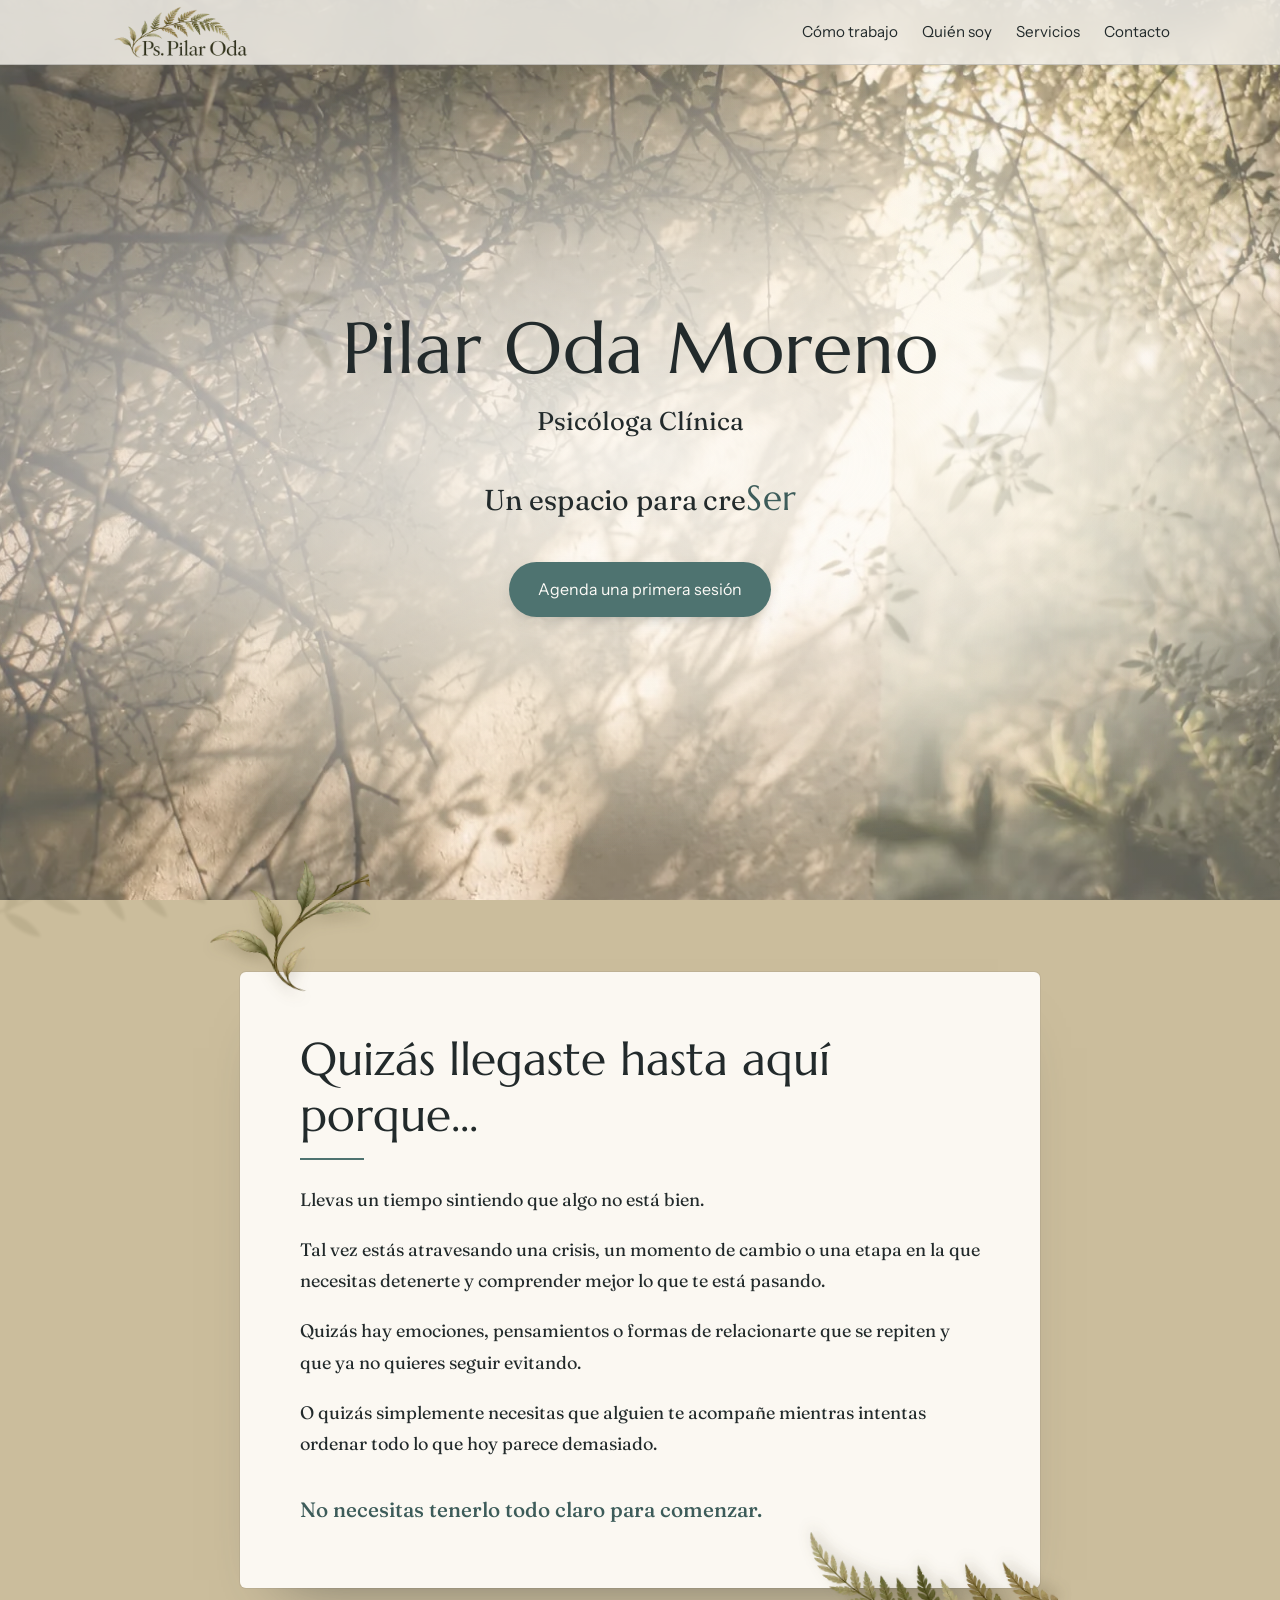
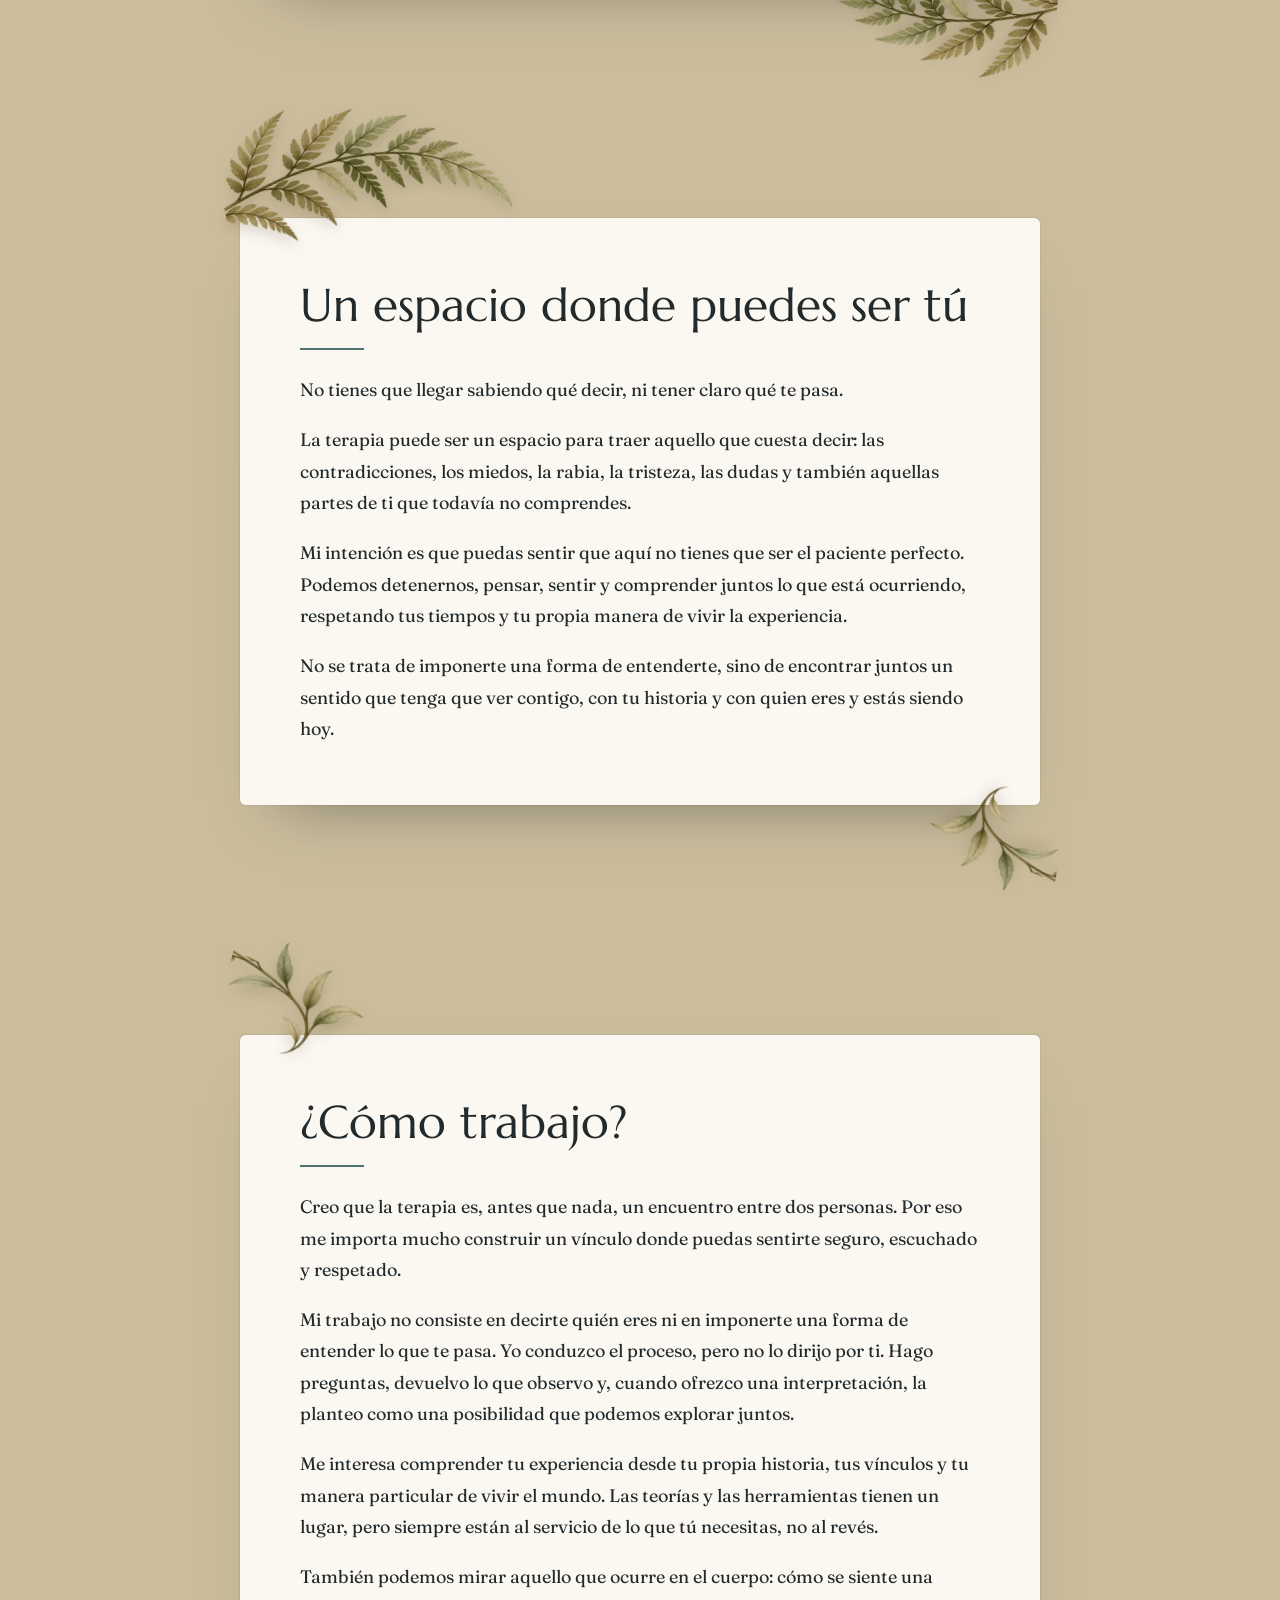
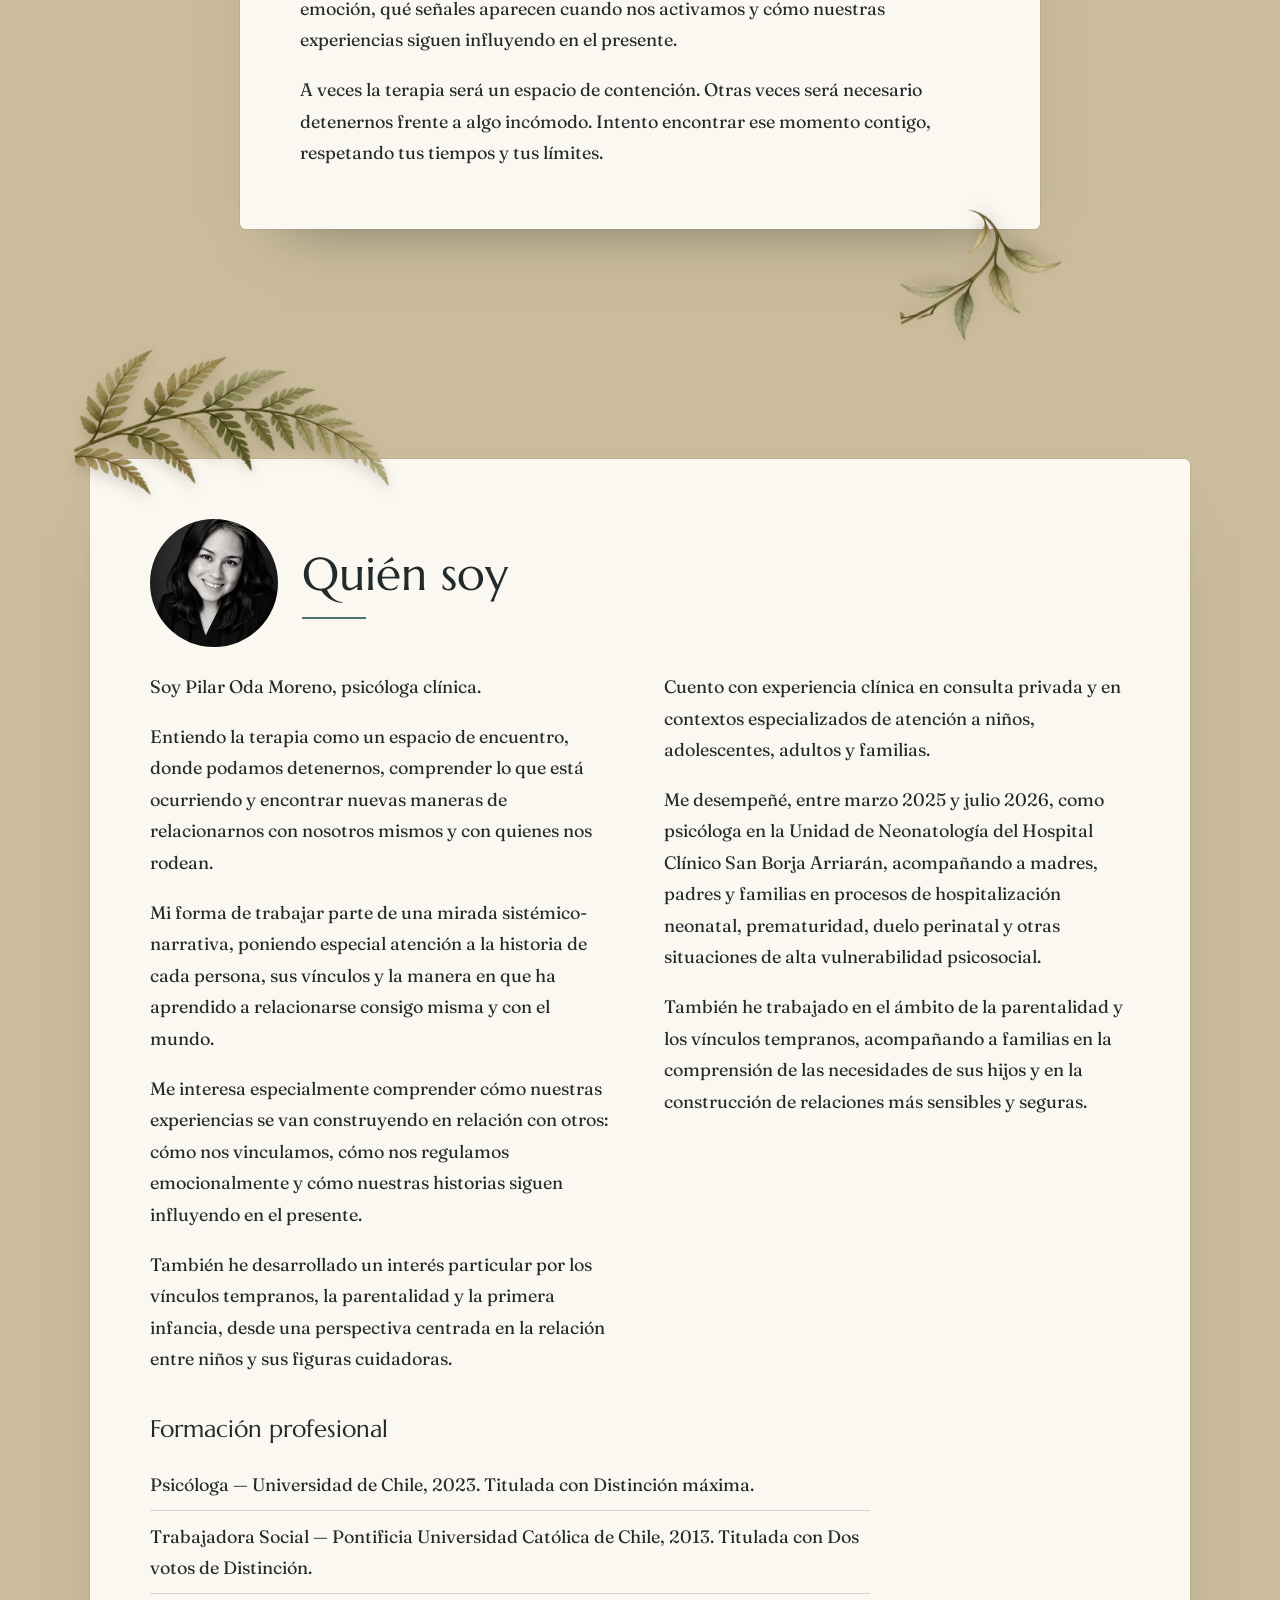
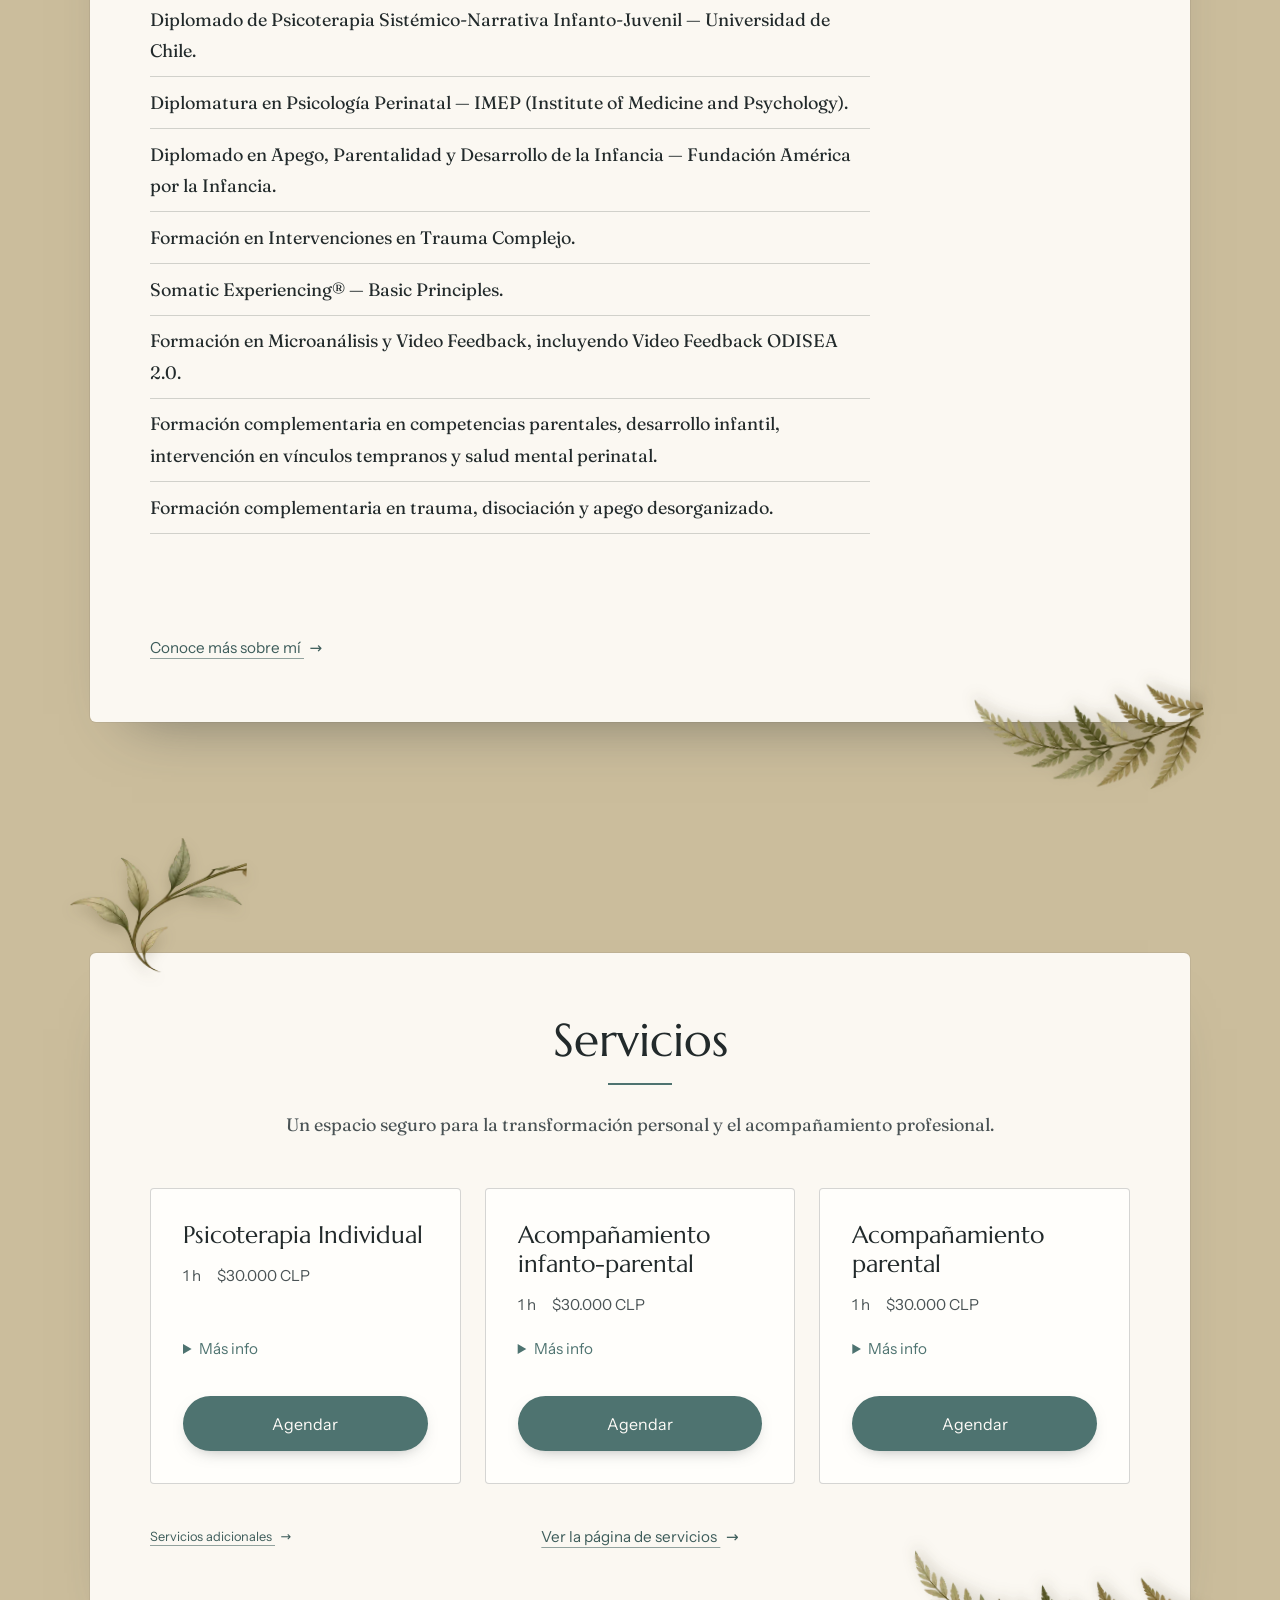
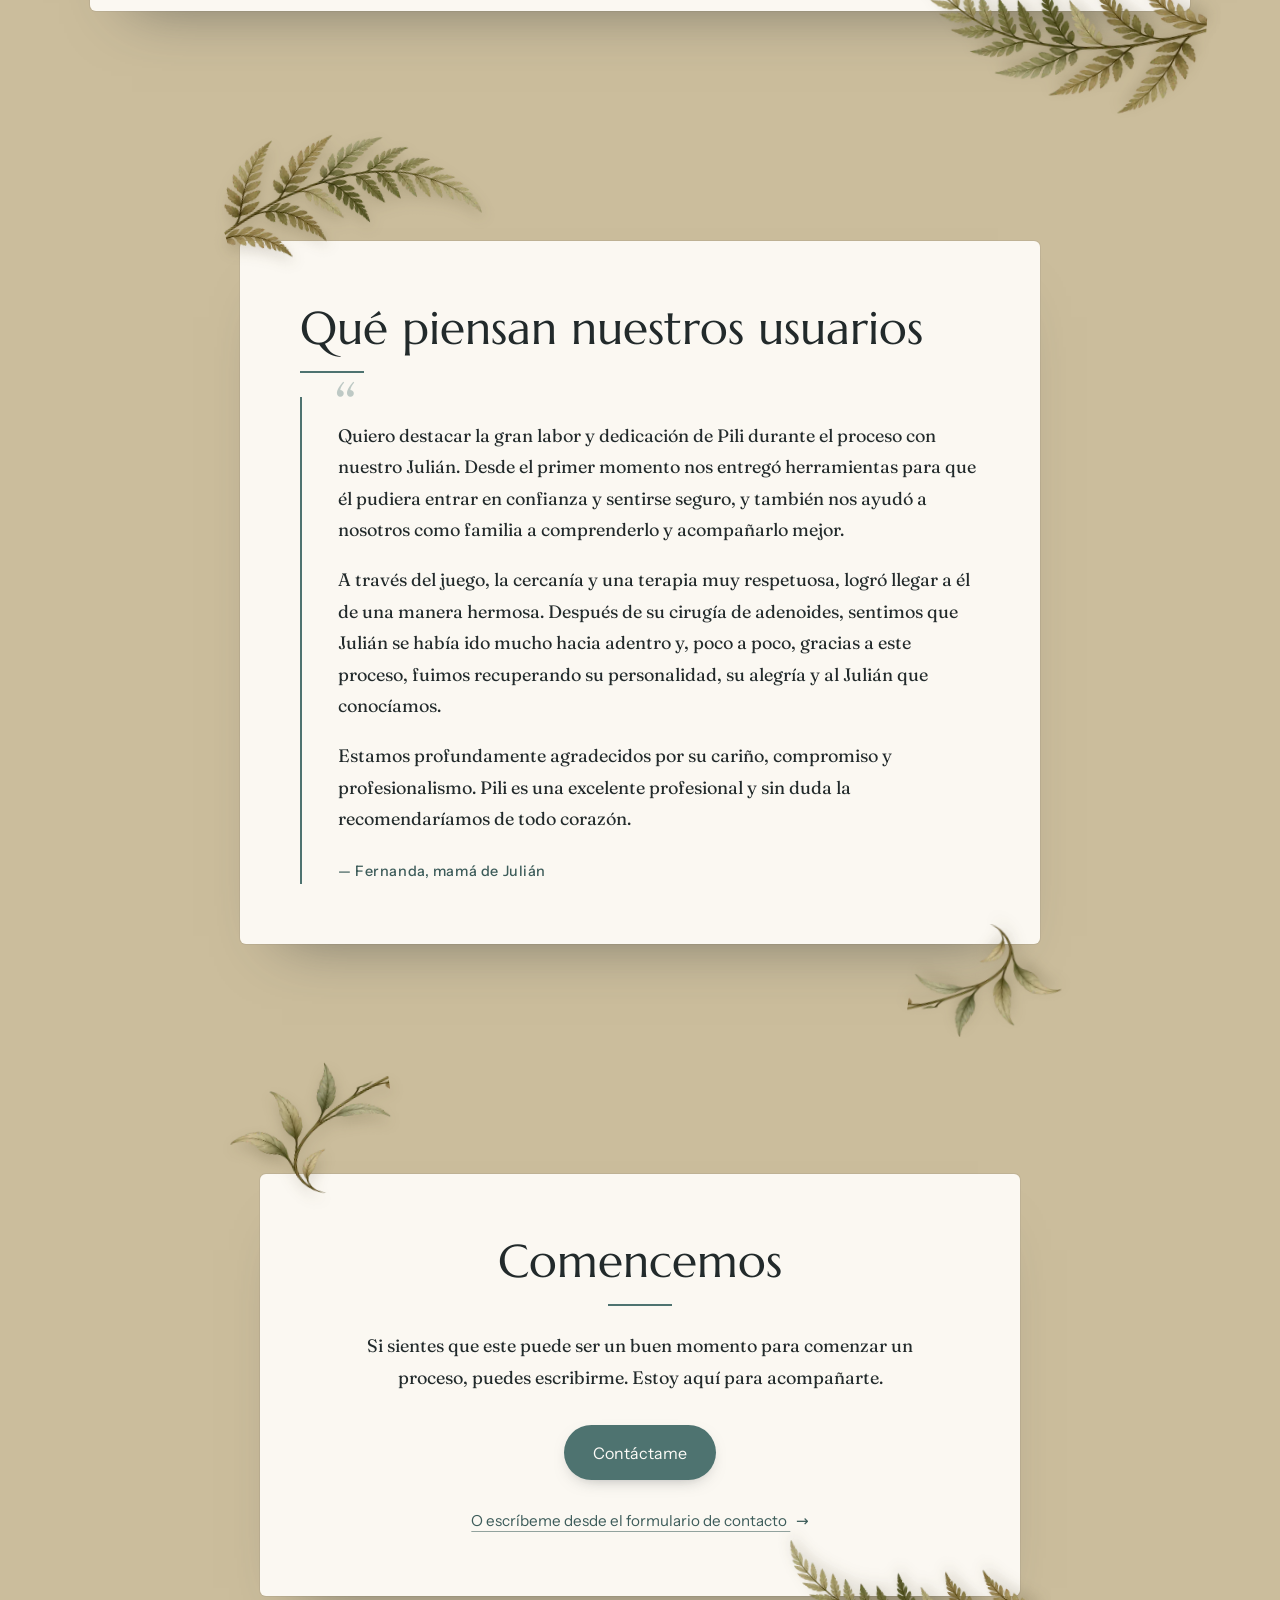
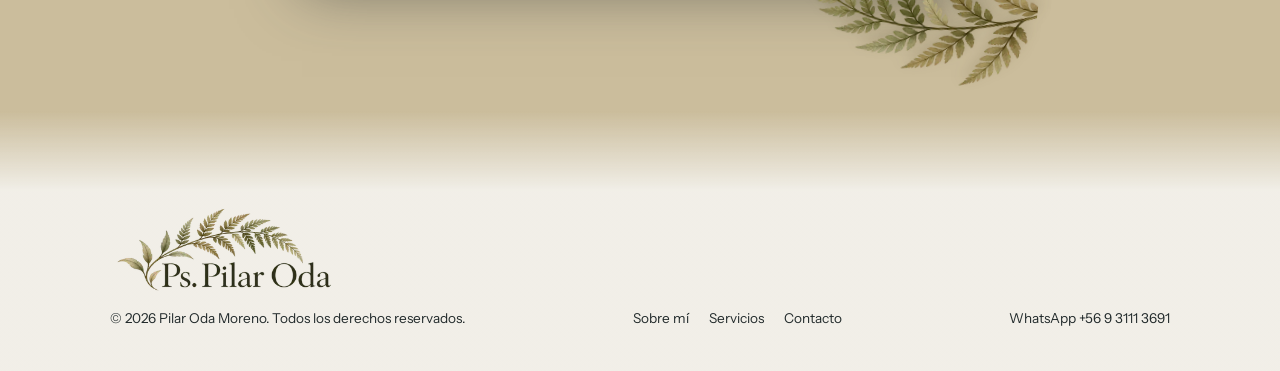
==== index.html @ c1e19641 "Home: add testimonial section" ====
<!doctype html>
<html lang="es-CL">
<head>
  <meta charset="utf-8">
  <meta name="viewport" content="width=device-width, initial-scale=1">
  <title>Terapia sistémica infantil y familiar · Psicóloga Pilar Oda</title>
  <meta name="description" content="Terapia sistémica infantil y familiar con Pilar Oda Moreno, psicóloga clínica de la Universidad de Chile. Psicoterapia individual y acompañamiento parental e infanto-parental desde un enfoque sistémico-narrativo.">
  <link rel="canonical" href="https://www.pilaroda.cl/">
  <meta name="theme-color" content="#F2F0EA">
  <meta property="og:type" content="website">
  <meta property="og:locale" content="es_CL">
  <meta property="og:site_name" content="Psicóloga Pilar Oda">
  <meta property="og:title" content="Terapia sistémica infantil y familiar · Psicóloga Pilar Oda">
  <meta property="og:description" content="Un espacio para creSer. No necesitas tenerlo todo claro para comenzar.">
  <meta property="og:url" content="https://www.pilaroda.cl/">
  <meta property="og:image" content="https://www.pilaroda.cl/assets/og-image.jpg">
  <meta property="og:image:width" content="1200">
  <meta property="og:image:height" content="630">
  <meta property="og:image:alt" content="Pilar Oda Moreno, psicóloga clínica. Terapia sistémica infantil y familiar">
  <meta name="twitter:card" content="summary_large_image">
  <meta name="twitter:title" content="Terapia sistémica infantil y familiar · Psicóloga Pilar Oda">
  <meta name="twitter:description" content="Un espacio para creSer. No necesitas tenerlo todo claro para comenzar.">
  <meta name="twitter:image" content="https://www.pilaroda.cl/assets/og-image.jpg">
  <link rel="icon" href="favicon.ico" sizes="48x48">
  <link rel="icon" href="assets/favicon-48.png?v=2" type="image/png" sizes="48x48">
  <link rel="icon" href="assets/favicon-192.png?v=2" type="image/png" sizes="192x192">
  <link rel="apple-touch-icon" href="assets/apple-touch-icon.png?v=2">
  <link rel="preload" href="assets/fonts/marcellus-normal.woff2" as="font" type="font/woff2" crossorigin>
  <link rel="preload" href="assets/fondo-olivo.webp" as="image" type="image/webp" fetchpriority="high" media="(min-width:641px)">
  <link rel="preload" href="assets/fondo-olivo-movil.webp" as="image" type="image/webp" fetchpriority="high" media="(max-width:640px)">
  <script>document.documentElement.classList.add('js')</script>
  <link rel="stylesheet" href="site.css">
  <script type="application/ld+json">
  {
    "@context": "https://schema.org",
    "@graph": [
      {
        "@type": "WebSite",
        "@id": "https://www.pilaroda.cl/#sitio",
        "url": "https://www.pilaroda.cl/",
        "name": "Psicóloga Pilar Oda",
        "inLanguage": "es-CL",
        "publisher": { "@id": "https://www.pilaroda.cl/#pilar" }
      },
      {
        "@type": ["ProfessionalService", "MedicalBusiness"],
        "@id": "https://www.pilaroda.cl/#consulta",
        "name": "Psicóloga Pilar Oda",
        "url": "https://www.pilaroda.cl/",
        "logo": "https://www.pilaroda.cl/assets/logo-ps-pilar-oda.webp",
        "image": "https://www.pilaroda.cl/assets/og-image.jpg",
        "email": "oda.pili@gmail.com",
        "telephone": "+56931113691",
        "description": "Terapia sistémica infantil y familiar: psicoterapia individual y acompañamiento parental e infanto-parental desde un enfoque sistémico-narrativo.",
        "areaServed": { "@type": "Country", "name": "Chile" },
        "availableLanguage": "es",
        "priceRange": "$30.000 CLP por sesión",
        "founder": { "@id": "https://www.pilaroda.cl/#pilar" },
        "makesOffer": {
          "@type": "Offer",
          "name": "Sesión de psicoterapia (60 minutos)",
          "price": "30000",
          "priceCurrency": "CLP"
        }
      },
      {
        "@type": "Person",
        "@id": "https://www.pilaroda.cl/#pilar",
        "name": "Pilar Oda Moreno",
        "jobTitle": "Psicóloga clínica",
        "knowsAbout": ["Psicoterapia sistémico-narrativa", "Psicología perinatal", "Apego y parentalidad", "Trauma complejo"],
        "url": "https://www.pilaroda.cl/sobre-mi.html",
        "image": "https://www.pilaroda.cl/assets/pilar-oda-retrato.webp",
        "alumniOf": [
          { "@type": "CollegeOrUniversity", "name": "Universidad de Chile" },
          { "@type": "CollegeOrUniversity", "name": "Pontificia Universidad Católica de Chile" }
        ]
      }
    ]
  }
  </script>
  <script src="site.js" defer onerror="document.documentElement.classList.remove('js')"></script>
</head>
<body>
  <a class="skip" href="#inicio">Saltar al contenido</a>
  <div class="backdrop" aria-hidden="true"></div>
  <div class="progress" aria-hidden="true"></div>

  <header>
    <div class="wrap">
      <a class="brand" href="#inicio"><img src="assets/logo-ps-pilar-oda.webp" width="400" height="139" fetchpriority="high" alt="Ps. Pilar Oda, inicio"></a>
      <nav aria-label="Principal">
        <ul>
          <li><a href="#como-trabajo">Cómo trabajo</a></li>
          <li><a href="#quien-soy">Quién soy</a></li>
          <li><a href="#servicios">Servicios</a></li>
          <li><a href="#contacto">Contacto</a></li>
        </ul>
      </nav>
    </div>
  </header>

  <main id="inicio">

    <section class="hero" aria-label="Presentación">
      <div>
        <h1>Pilar Oda Moreno</h1>
        <p class="role">Psicóloga Clínica</p>
        <p class="tag">Un espacio para cre<em>Ser</em></p>
        <a class="btn" href="https://wa.me/56931113691" target="_blank" rel="noopener">Agenda una primera sesión</a>
      </div>
    </section>

    <section class="intro">
      <div class="wrap narrow">
        <h2>Quizás llegaste hasta aquí porque...</h2>
        <p>Llevas un tiempo sintiendo que algo no está bien.</p>
        <p>Tal vez estás atravesando una crisis, un momento de cambio o una etapa en la que necesitas detenerte y comprender mejor lo que te está pasando.</p>
        <p>Quizás hay emociones, pensamientos o formas de relacionarte que se repiten y que ya no quieres seguir evitando.</p>
        <p>O quizás simplemente necesitas que alguien te acompañe mientras intentas ordenar todo lo que hoy parece demasiado.</p>
        <p class="closing">No necesitas tenerlo todo claro para comenzar.</p>
      </div>
    </section>

    <section class="alt jarron">
      <div class="wrap narrow">
        <h2>Un espacio donde puedes ser tú</h2>
        <p>No tienes que llegar sabiendo qué decir, ni tener claro qué te pasa.</p>
        <p>La terapia puede ser un espacio para traer aquello que cuesta decir: las contradicciones, los miedos, la rabia, la tristeza, las dudas y también aquellas partes de ti que todavía no comprendes.</p>
        <p>Mi intención es que puedas sentir que aquí no tienes que ser el paciente perfecto. Podemos detenernos, pensar, sentir y comprender juntos lo que está ocurriendo, respetando tus tiempos y tu propia manera de vivir la experiencia.</p>
        <p>No se trata de imponerte una forma de entenderte, sino de encontrar juntos un sentido que tenga que ver contigo, con tu historia y con quien eres y estás siendo hoy.</p>
      </div>
    </section>

    <section id="como-trabajo" class="sombras">
      <div class="wrap narrow">
        <h2>¿Cómo trabajo?</h2>
        <p>Creo que la terapia es, antes que nada, un encuentro entre dos personas. Por eso me importa mucho construir un vínculo donde puedas sentirte seguro, escuchado y respetado.</p>
        <p>Mi trabajo no consiste en decirte quién eres ni en imponerte una forma de entender lo que te pasa. Yo conduzco el proceso, pero no lo dirijo por ti. Hago preguntas, devuelvo lo que observo y, cuando ofrezco una interpretación, la planteo como una posibilidad que podemos explorar juntos.</p>
        <p>Me interesa comprender tu experiencia desde tu propia historia, tus vínculos y tu manera particular de vivir el mundo. Las teorías y las herramientas tienen un lugar, pero siempre están al servicio de lo que tú necesitas, no al revés.</p>
        <p>También podemos mirar aquello que ocurre en el cuerpo: cómo se siente una emoción, qué señales aparecen cuando nos activamos y cómo nuestras experiencias siguen influyendo en el presente.</p>
        <p>A veces la terapia será un espacio de contención. Otras veces será necesario detenernos frente a algo incómodo. Intento encontrar ese momento contigo, respetando tus tiempos y tus límites.</p>
      </div>
    </section>

    <section id="quien-soy" class="alt">
      <div class="wrap">
        <div class="about-head">
          <img src="assets/pilar-oda-retrato-256.webp" width="256" height="256" loading="lazy" decoding="async" alt="Retrato de Pilar Oda Moreno, psicóloga clínica">
          <h2>Quién soy</h2>
        </div>
        <div class="about-grid">
          <div>
            <p>Soy Pilar Oda Moreno, psicóloga clínica.</p>
            <p>Entiendo la terapia como un espacio de encuentro, donde podamos detenernos, comprender lo que está ocurriendo y encontrar nuevas maneras de relacionarnos con nosotros mismos y con quienes nos rodean.</p>
            <p>Mi forma de trabajar parte de una mirada sistémico-narrativa, poniendo especial atención a la historia de cada persona, sus vínculos y la manera en que ha aprendido a relacionarse consigo misma y con el mundo.</p>
            <p>Me interesa especialmente comprender cómo nuestras experiencias se van construyendo en relación con otros: cómo nos vinculamos, cómo nos regulamos emocionalmente y cómo nuestras historias siguen influyendo en el presente.</p>
            <p>También he desarrollado un interés particular por los vínculos tempranos, la parentalidad y la primera infancia, desde una perspectiva centrada en la relación entre niños y sus figuras cuidadoras.</p>
          </div>
          <div>
            <p>Cuento con experiencia clínica en consulta privada y en contextos especializados de atención a niños, adolescentes, adultos y familias.</p>
            <p>Me desempeñé, entre marzo 2025 y julio 2026, como psicóloga en la Unidad de Neonatología del Hospital Clínico San Borja Arriarán, acompañando a madres, padres y familias en procesos de hospitalización neonatal, prematuridad, duelo perinatal y otras situaciones de alta vulnerabilidad psicosocial.</p>
            <p>También he trabajado en el ámbito de la parentalidad y los vínculos tempranos, acompañando a familias en la comprensión de las necesidades de sus hijos y en la construcción de relaciones más sensibles y seguras.</p>
            <p>Actualmente desarrollo mi práctica clínica particular desde un enfoque sistémico-narrativo.</p>
          </div>
        </div>

        <div class="formacion narrow">
          <h3>Formación profesional</h3>
          <ul>
            <li>Psicóloga — Universidad de Chile, 2023. Titulada con Distinción máxima.</li>
            <li>Trabajadora Social — Pontificia Universidad Católica de Chile, 2013. Titulada con Dos votos de Distinción.</li>
            <li>Diplomado de Psicoterapia Sistémico-Narrativa Infanto-Juvenil — Universidad de Chile.</li>
            <li>Diplomatura en Psicología Perinatal — IMEP (Institute of Medicine and Psychology).</li>
            <li>Diplomado en Apego, Parentalidad y Desarrollo de la Infancia — Fundación América por la Infancia.</li>
            <li>Formación en Intervenciones en Trauma Complejo.</li>
            <li>Somatic Experiencing® — Basic Principles.</li>
            <li>Formación en Microanálisis y Video Feedback, incluyendo Video Feedback ODISEA 2.0.</li>
            <li>Formación complementaria en competencias parentales, desarrollo infantil, intervención en vínculos tempranos y salud mental perinatal.</li>
            <li>Formación complementaria en trauma, disociación y apego desorganizado.</li>
          </ul>
          <p class="note">*Cursos y diplomados de Grafología, Constelaciones Familiares, Tapping, Tarot, movimiento consciente, entre otros.</p>
          <a class="more" href="sobre-mi.html">Conoce más sobre mí <span aria-hidden="true">→</span></a>
        </div>
      </div>
    </section>

    <section id="servicios">
      <div class="wrap">
        <div class="services-head">
          <h2>Servicios</h2>
          <p>Un espacio seguro para la transformación personal y el acompañamiento profesional.</p>
        </div>
        <div class="cards">
          <article class="card">
            <h3>Psicoterapia Individual</h3>
            <p class="meta"><span>1 h</span><span>$30.000 CLP</span></p>
            <details>
              <summary>Más info</summary>
              <p>Un espacio de psicoterapia para adolescentes, adultos y adultos mayores, desde un enfoque sistémico-narrativo. Trabajaremos juntos aquello que hoy te genera malestar, considerando tu historia, tus vínculos y tu manera particular de vivir lo que te ocurre.</p>
            </details>
            <a class="btn" href="https://wa.me/56931113691?text=Hola%20Pilar%2C%20me%20interesa%20agendar%20Psicoterapia%20Individual" target="_blank" rel="noopener">Agendar</a>
          </article>
          <article class="card">
            <h3>Acompañamiento infanto-parental</h3>
            <p class="meta"><span>1 h</span><span>$30.000 CLP</span></p>
            <details>
              <summary>Más info</summary>
              <p>Espacio de acompañamiento para madres, padres y cuidadores de niños pequeños, especialmente entre 0 y 4 años. Trabajaremos en conjunto para comprender mejor el mundo interno del niño, sus necesidades y las dinámicas que se construyen en la relación. A través del juego vincular, la observación y herramientas de mentalización, buscamos favorecer una relación más sensible, segura y conectada.</p>
            </details>
            <a class="btn" href="https://wa.me/56931113691?text=Hola%20Pilar%2C%20me%20interesa%20agendar%20Acompa%C3%B1amiento%20infanto-parental" target="_blank" rel="noopener">Agendar</a>
          </article>
          <article class="card">
            <h3>Acompañamiento parental</h3>
            <p class="meta"><span>1 h</span><span>$30.000 CLP</span></p>
            <details>
              <summary>Más info</summary>
              <p>Un espacio para madres, padres y cuidadores que quieren comprender mejor lo que está ocurriendo en la relación con sus hijos y sentirse más seguros en su rol parental. Exploraremos las necesidades del niño, las propias experiencias y emociones que se movilizan en la crianza, y las dinámicas que se construyen en el vínculo, buscando nuevas formas de responder y acompañar.</p>
            </details>
            <a class="btn" href="https://wa.me/56931113691?text=Hola%20Pilar%2C%20me%20interesa%20agendar%20Acompa%C3%B1amiento%20parental" target="_blank" rel="noopener">Agendar</a>
          </article>
        </div>
        <p class="services-more"><a class="more extra-link" href="servicios.html#adicionales">Servicios adicionales <span aria-hidden="true">→</span></a><a class="more" href="servicios.html">Ver la página de servicios <span aria-hidden="true">→</span></a></p>
      </div>
    </section>

    <section id="testimonios" class="alt">
      <div class="wrap narrow">
        <h2>Qué piensan nuestros usuarios</h2>
        <figure class="testimonial">
          <blockquote>
            <p>Quiero destacar la gran labor y dedicación de Pili durante el proceso con nuestro Julián. Desde el primer momento nos entregó herramientas para que él pudiera entrar en confianza y sentirse seguro, y también nos ayudó a nosotros como familia a comprenderlo y acompañarlo mejor.</p>
            <p>A través del juego, la cercanía y una terapia muy respetuosa, logró llegar a él de una manera hermosa. Después de su cirugía de adenoides, sentimos que Julián se había ido mucho hacia adentro y, poco a poco, gracias a este proceso, fuimos recuperando su personalidad, su alegría y al Julián que conocíamos.</p>
            <p>Estamos profundamente agradecidos por su cariño, compromiso y profesionalismo. Pili es una excelente profesional y sin duda la recomendaríamos de todo corazón.</p>
          </blockquote>
          <figcaption>Fernanda, mamá de Julián</figcaption>
        </figure>
      </div>
    </section>

    <section id="contacto" class="cta">
      <div class="wrap">
        <h2>Comencemos</h2>
        <p>Si sientes que este puede ser un buen momento para comenzar un proceso, puedes escribirme. Estoy aquí para acompañarte.</p>
        <a class="btn" href="https://wa.me/56931113691" target="_blank" rel="noopener">Contáctame</a>
        <p class="cta-alt"><a class="more" href="contacto.html">O escríbeme desde el formulario de contacto <span aria-hidden="true">→</span></a></p>
      </div>
    </section>

  </main>

  <footer>
    <div class="wrap">
      <a class="footer-logo" href="#inicio"><img src="assets/logo-ps-pilar-oda.webp" width="400" height="139" loading="lazy" alt="Ps. Pilar Oda"></a>
      <span>© <span id="y">2026</span> Pilar Oda Moreno. Todos los derechos reservados.</span>
      <ul>
        <li><a href="sobre-mi.html">Sobre mí</a></li>
        <li><a href="servicios.html">Servicios</a></li>
        <li><a href="contacto.html">Contacto</a></li>
      </ul>
      <a href="https://wa.me/56931113691" target="_blank" rel="noopener">WhatsApp +56 9 3111 3691</a>
    </div>
  </footer>
</body>
</html>
---- site.css ----
/* Tipografías autoalojadas */
@font-face { font-family:'Fraunces';font-style:normal;font-weight:300 500;font-display:swap;src:url('assets/fonts/fraunces-normal.woff2') format('woff2') }
@font-face { font-family:'Marcellus';font-style:normal;font-weight:400;font-display:swap;src:url('assets/fonts/marcellus-normal.woff2') format('woff2') }
@font-face { font-family:'Instrument Sans';font-style:normal;font-weight:400 500;font-display:swap;src:url('assets/fonts/instrument-sans-normal.woff2') format('woff2') }

:root { --bg:#FDFBF7;--bg-alt:#F2F0EA;--text:#222a2b;--muted:#4a5355;--accent:#4E7370;--accent-dark:#3d5c5a;--line:rgba(45,52,54,.2);--serif:'Fraunces',Georgia,serif;--title:'Marcellus','Fraunces',Georgia,serif;--sans:'Instrument Sans',system-ui,sans-serif;--wrap:1100px;--ease:cubic-bezier(.22,1,.36,1);interpolate-size:allow-keywords }
* { box-sizing:border-box;margin:0;padding:0 }
html { scroll-behavior:smooth;scroll-padding-top:72px }
body { background:#cbbd9c;color:var(--text);font-family:var(--serif);font-weight:400;font-size:1.125rem;line-height:1.75;-webkit-font-smoothing:antialiased }
img { max-width:100%;display:block }
a { color:inherit;-webkit-tap-highlight-color:transparent }
a:focus-visible,summary:focus-visible { outline:2px solid var(--text);outline-offset:3px }
.wrap { max-width:var(--wrap);margin:0 auto;padding:0 1.25rem }
.narrow { max-width:720px }
h1,h2,h3 { font-family:var(--title);font-weight:400;line-height:1.2 }
h1 em,h2 em { font-style:normal }
h2 { font-size:clamp(1.8rem,4vw,2.9rem);margin-bottom:1.5rem }
h3 { font-size:1.5rem }
p+p { margin-top:1.15rem }
h2::after { content:"";display:block;width:64px;height:2px;margin-top:.9rem;background:var(--accent);transform-origin:0 50% }
.services-head h2::after,.cta h2::after { margin-inline:auto;transform-origin:50% 50% }
.progress { position:fixed;top:0;left:0;z-index:11;width:100%;height:2px;background:var(--accent);transform:scaleX(0);transform-origin:0 50%;pointer-events:none }
.skip { position:absolute;top:-100px;left:20px;background:var(--bg);padding:15px;z-index:20;font-family:var(--sans) }
.skip:focus { top:10px }
.btn { display:inline-block;font-family:var(--sans);font-size:1rem;background:var(--accent);color:var(--bg);text-decoration:none;padding:.85rem 1.8rem;border-radius:999px;box-shadow:0 6px 18px -10px rgba(45,52,54,.55);transition:background .35s var(--ease),transform .35s var(--ease),box-shadow .35s var(--ease) }
.btn:hover,.btn:focus-visible { background:var(--accent-dark);transform:translateY(-2px);box-shadow:0 14px 26px -12px rgba(45,52,54,.6) }
.btn:active { transform:translateY(0) }
.more { font-family:var(--sans);font-size:.95rem;color:var(--accent-dark);text-decoration:underline;text-decoration-thickness:1px;text-underline-offset:.35em;text-decoration-color:rgba(61,92,90,.55);transition:text-decoration-color .45s var(--ease),color .45s var(--ease) }
.more span { display:inline-block;margin-left:.35rem;transition:transform .45s var(--ease) }
.more:hover { color:var(--text);text-decoration-color:currentColor }
.more:hover span { transform:translateX(5px) }

/* Fondo: luz entre los olivos */
.backdrop { position:fixed;top:0;left:0;width:100%;height:100vh;height:100lvh;z-index:-1;overflow:hidden;pointer-events:none }
.backdrop::before { content:"";position:absolute;inset:-6%;background:linear-gradient(rgba(253,251,247,.32),rgba(253,251,247,.32)),url('assets/fondo-olivo.webp') center/cover no-repeat;animation:drift 38s ease-in-out infinite alternate }
.backdrop::after { content:"";position:absolute;inset:-10%;background:radial-gradient(38% 46% at 66% 34%,rgba(255,240,205,.5),transparent 70%),radial-gradient(30% 34% at 40% 66%,rgba(255,232,186,.28),transparent 72%);animation:glow 11s ease-in-out infinite alternate }
@keyframes drift { from { transform:scale(1) translate3d(0,0,0) } to { transform:scale(1.09) translate3d(-1.6%,-1.2%,0) } }
@keyframes glow { from { opacity:.35;transform:translate3d(-1.5%,1%,0) } to { opacity:1;transform:translate3d(2%,-1.5%,0) } }

/* Encabezado */
header { position:sticky;top:0;z-index:10;background:rgba(242,240,234,.84);-webkit-backdrop-filter:blur(14px) saturate(1.2);backdrop-filter:blur(14px) saturate(1.2);border-bottom:1px solid var(--line);transition:background .5s var(--ease),box-shadow .5s var(--ease) }
header.scrolled { background:rgba(242,240,234,.95);box-shadow:0 10px 30px -22px rgba(45,52,54,.7) }
header .wrap { display:flex;align-items:center;justify-content:space-between;gap:1rem;min-height:64px }
.brand { display:block;line-height:0 }
.brand img { width:auto;height:52px }
nav ul { display:flex;gap:1.5rem;list-style:none;font-family:var(--sans);font-size:.95rem }
nav a { text-decoration:none;padding:.35rem 0;background:linear-gradient(currentColor,currentColor) 0 100%/0 1px no-repeat;transition:background-size .45s var(--ease),color .3s }
nav a:hover,nav a.active,nav a[aria-current] { background-size:100% 1px }
nav a.active,nav a[aria-current] { color:var(--accent-dark) }
.menu-toggle { display:none }
@media(max-width:640px) {
  nav ul { gap:.9rem;font-size:.85rem }
  .brand img { height:40px }
  header .wrap { flex-direction:column;justify-content:center;gap:0;padding-top:.35rem;padding-bottom:.2rem }
  html:not(.js) { scroll-padding-top:104px }
  .js header .wrap { flex-direction:row;justify-content:space-between;padding:0 .5rem 0 1rem }
  .js .brand img { height:46px }
  .js .menu-toggle { display:grid;place-items:center;width:48px;height:48px;border:0;border-radius:50%;background:none;color:var(--text);cursor:pointer }
  .menu-toggle span,.menu-toggle span::before,.menu-toggle span::after { display:block;width:22px;height:1.5px;background:currentColor;border-radius:2px;transition:transform .45s var(--ease),background .3s }
  .menu-toggle span { position:relative }
  .menu-toggle span::before,.menu-toggle span::after { content:"";position:absolute;left:0 }
  .menu-toggle span::before { transform:translateY(-7px) }
  .menu-toggle span::after { transform:translateY(7px) }
  header.open .menu-toggle span { background:transparent }
  header.open .menu-toggle span::before { transform:rotate(45deg) }
  header.open .menu-toggle span::after { transform:rotate(-45deg) }
  .js header nav { position:absolute;top:100%;left:0;right:0;background:rgba(242,240,234,.98);border-bottom:1px solid var(--line);box-shadow:0 24px 40px -28px rgba(45,52,54,.6);opacity:0;visibility:hidden;transform:translateY(-10px);transition:opacity .45s var(--ease),transform .45s var(--ease),visibility .45s }
  .js header.open nav { opacity:1;visibility:visible;transform:none }
  .js header nav ul { flex-direction:column;gap:0;padding:.25rem 1.25rem 1rem;font-size:1.05rem }
  .js header nav li+li { border-top:1px solid var(--line) }
  .js header nav a { display:block;padding:.95rem 0;background:none }
}

/* Hero */
.hero { position:relative;min-height:88vh;min-height:88svh;display:grid;place-items:center;text-align:center;padding:0 }
.hero::before { content:"";position:absolute;inset:0;background:radial-gradient(ellipse 72% 50% at 50% 50%,rgba(253,251,247,.86),rgba(253,251,247,.5) 55%,rgba(253,251,247,0)) }
.hero>div { position:relative;z-index:2;padding:4rem 1.25rem }
.hero h1 { font-size:clamp(2.6rem,7vw,4.5rem);letter-spacing:.01em }
.hero .role { font-size:clamp(1.2rem,2.5vw,1.6rem);margin:.5rem 0 1.5rem }
.hero .tag { font-size:clamp(1.35rem,3vw,1.8rem);letter-spacing:.01em;margin:0 0 2rem }
.hero .tag em { font-family:var(--title);font-style:normal;font-size:1.22em;color:var(--accent-dark) }
.hero>div>* { animation:rise 1.3s var(--ease) both }
.hero .role { animation-delay:.18s }
.hero .tag { animation-delay:.36s }
.hero .btn { animation-delay:.54s }
@keyframes rise { from { opacity:0;transform:translateY(26px);filter:blur(6px) } to { opacity:1;transform:none;filter:none } }
@supports (animation-timeline:view()) {
  .hero>div { animation:leave linear both;animation-timeline:view();animation-range:exit 0% exit 90% }
  @keyframes leave { to { opacity:0;transform:translateY(-40px) } }
}

/* Secciones: el fondo queda a la vista y el texto se lee sobre paneles de papel */
section { position:relative;padding:clamp(4.5rem,9vw,7.5rem) 0;overflow-x:clip }
section:not(.hero)>.wrap { position:relative;z-index:2;width:calc(100% - 2rem);padding:clamp(1.6rem,5vw,3.75rem);background:rgba(253,251,247,.95);border-radius:6px;box-shadow:0 0 0 1px rgba(45,52,54,.07),0 34px 60px -42px rgba(45,52,54,.6) }
section>.wrap.narrow { max-width:800px }
html:not(.js) .jarron::before,.jarron.seen::before { background:linear-gradient(rgba(242,240,234,.18),rgba(242,240,234,.18)),url('assets/fondo-jarron.webp') center/cover no-repeat }
html:not(.js) .sombras::before,.sombras.seen::before { background:linear-gradient(rgba(253,251,247,.3),rgba(253,251,247,.3)),url('assets/fondo-sombras.webp') center/cover no-repeat }
html:not(.js) #servicios::before,#servicios.seen::before { background:linear-gradient(rgba(253,251,247,.3),rgba(253,251,247,.3)),url('assets/luz-natural.webp') center top/auto 128% no-repeat }
.jarron::before,.sombras::before,#servicios::before,.cta::before { content:"";position:absolute;inset:0;opacity:0;transition:opacity 1.2s var(--ease);-webkit-mask-image:linear-gradient(transparent,rgba(0,0,0,.35) 5rem,#000 13rem,#000 calc(100% - 13rem),rgba(0,0,0,.35) calc(100% - 5rem),transparent);mask-image:linear-gradient(transparent,rgba(0,0,0,.35) 5rem,#000 13rem,#000 calc(100% - 13rem),rgba(0,0,0,.35) calc(100% - 5rem),transparent) }
html:not(.js) :is(.jarron,.sombras,#servicios,.cta)::before,:is(.jarron,.sombras,#servicios,.cta).seen::before { opacity:1 }
.closing { margin-top:2rem;font-size:1.3rem;font-weight:500;color:var(--accent-dark) }

.about-grid { display:grid;gap:3rem }
@media(min-width:900px) { .about-grid { grid-template-columns:1fr 1fr } }
.formacion { margin-top:2.5rem }
.formacion ul { list-style:none;margin-top:1rem }
.formacion li { padding:.6rem 0;border-bottom:1px solid var(--line) }
.formacion .note { font-size:.95rem;color:var(--muted);margin-top:1rem }
.formacion .more { display:inline-block;margin-top:2rem }

/* Servicios */
.services-head { text-align:center;margin-bottom:3rem }
.services-head p { color:var(--muted) }
.cards { display:grid;gap:1.5rem }
@media(min-width:860px) { .cards { grid-template-columns:repeat(3,1fr) } }
.card { background:#fffefb;border:1px solid var(--line);border-radius:4px;padding:2rem;display:flex;flex-direction:column;gap:.8rem;transition:transform .6s var(--ease),box-shadow .6s var(--ease),border-color .6s var(--ease) }
.card:hover { transform:translateY(-6px);box-shadow:0 26px 44px -30px rgba(45,52,54,.55);border-color:rgba(78,115,112,.45) }
.meta { font-family:var(--sans);font-size:.95rem;color:var(--muted);display:flex;gap:1rem }
.card details { margin-top:auto }
.card summary { font-family:var(--sans);font-size:.95rem;cursor:pointer;color:var(--accent);padding:.3rem 0 }
.card details p { font-size:1rem;margin-top:.6rem }
details::details-content { block-size:0;opacity:0;overflow:hidden;transition:block-size .6s var(--ease),opacity .6s var(--ease),content-visibility .6s allow-discrete }
details[open]::details-content { block-size:auto;opacity:1 }
.card .btn { margin-top:1rem;text-align:center }
.services-more { display:grid;grid-template-columns:1fr auto 1fr;align-items:center;gap:1rem;margin-top:2.5rem }
.services-more .more:not(.extra-link) { grid-column:2 }
.extra-link { grid-row:1;justify-self:start;font-size:.8rem }
@media(max-width:640px) {
  .services-more { grid-template-columns:1fr;justify-items:center }
  .services-more .more:not(.extra-link) { grid-column:1 }
  .extra-link { grid-row:2 }
}

.testimonial { position:relative;margin-top:.5rem;padding-left:clamp(1.25rem,4vw,2.25rem);border-left:2px solid var(--accent) }
.testimonial::before { content:"“";position:absolute;top:-1.6rem;left:clamp(1rem,3.5vw,2rem);font-family:var(--title);font-size:4.5rem;line-height:1;color:var(--accent);opacity:.35 }
.testimonial blockquote { padding-top:1.4rem }
.testimonial figcaption { margin-top:1.5rem;font-family:var(--sans);font-size:.9rem;font-weight:500;letter-spacing:.04em;color:var(--accent-dark) }
.testimonial figcaption::before { content:"— " }
.testimonial+.testimonial { margin-top:3rem }

.cta { text-align:center }
html:not(.js) .cta::before,.cta.seen::before { background:linear-gradient(rgba(242,240,234,.25),rgba(242,240,234,.25)),url('assets/fondo-follaje.webp') center/cover no-repeat }
.cta p { margin:0 auto 2rem;max-width:560px }
.cta .cta-alt { margin:1.5rem auto 0 }
.cta>.wrap { max-width:760px }

footer { position:relative;z-index:2;background:linear-gradient(rgba(242,240,234,0),rgba(242,240,234,.97) 5rem);padding:6rem 0 2.5rem;font-family:var(--sans);font-size:.85rem }
footer .wrap { display:flex;flex-wrap:wrap;align-items:center;justify-content:space-between;gap:1rem 2rem }
footer a { text-decoration:none }
.footer-logo { flex-basis:100%;line-height:0 }
.footer-logo img { width:auto;height:84px }
footer a:hover { text-decoration:underline }
footer ul { display:flex;gap:1.25rem;list-style:none }

/* Subpáginas */
.hero.compact { min-height:0 }
.hero.compact>div { padding:clamp(3.25rem,7vw,5rem) 1.25rem clamp(.5rem,2vw,1.25rem) }
.hero.compact+section { padding-top:clamp(2rem,4vw,3rem) }
.hero.compact h1 { font-size:clamp(2.4rem,5.5vw,3.8rem);letter-spacing:.01em }
.hero.compact h1::after { content:"";display:block;width:clamp(130px,18vw,180px);aspect-ratio:9/1;margin:1.1rem auto 0;background:url("data:image/svg+xml,%3Csvg xmlns='http://www.w3.org/2000/svg' viewBox='0 0 180 20'%3E%3Cpath d='M0 10H66M114 10H180' stroke='%234E7370' stroke-width='1'/%3E%3Cpath d='M90 10C82 3 74 3 70 10C74 17 82 17 90 10Z' fill='%237c8450'/%3E%3Cpath d='M90 10C98 3 106 3 110 10C106 17 98 17 90 10Z' fill='%2399945f'/%3E%3C/svg%3E") center/contain no-repeat }
.hero .lead { font-size:1.15rem;max-width:560px;margin:1rem auto 0 }
.hero .lead+.btn { margin-top:2rem }
.eyebrow { font-family:var(--sans);font-size:.75rem;font-weight:500;letter-spacing:.17em;text-transform:uppercase;color:var(--accent-dark);margin-bottom:1rem }
.small { font-family:var(--sans);font-size:.875rem;line-height:1.6;color:var(--muted) }
.center { text-align:center }
.split { display:grid;gap:2.5rem;align-items:center }
@media(min-width:860px) { .split { grid-template-columns:.8fr 1fr;gap:3.5rem } }
.portrait { width:100%;height:auto;aspect-ratio:4/5;object-fit:cover;border-radius:200px 200px 4px 4px }
.about-head { display:flex;align-items:center;gap:1.5rem;margin-bottom:1.5rem }
.about-head h2 { margin-bottom:0 }
.about-head img { width:clamp(84px,12vw,128px);height:auto;aspect-ratio:1;border-radius:50%;object-fit:cover }
.items { display:grid;gap:0 3rem }
@media(min-width:860px) { .items { grid-template-columns:1fr 1fr } }
.items article { padding:1.6rem 0;border-top:1px solid var(--line) }
.items .eyebrow { display:block;margin-bottom:.4rem }
.items h3 { font-size:1.3rem;margin-bottom:.7rem }
.items h3:last-child { margin-bottom:0 }
.degrees { display:grid;gap:1rem;margin-bottom:2rem }
@media(min-width:860px) { .degrees { grid-template-columns:1fr 1fr } }
.degrees article { padding:1.3rem 1.5rem;background:#fffefb;border:1px solid var(--line);border-radius:4px }
strong { font-weight:500 }
.fold { border-top:1px solid var(--line) }
.fold:last-of-type { border-bottom:1px solid var(--line) }
.fold summary { font-family:var(--title);display:flex;justify-content:space-between;align-items:baseline;gap:1rem;padding:1.1rem 0;cursor:pointer;font-size:1.25rem;list-style:none }
.fold summary::-webkit-details-marker { display:none }
.fold summary span:last-child { font-family:var(--sans);font-size:.85rem;color:var(--accent-dark);white-space:nowrap }
.fold ul { list-style:none;padding-bottom:1rem }
.fold li { padding:.6rem 0;border-top:1px solid var(--line) }
.facts { width:100%;border-collapse:collapse;margin:.5rem 0 2rem }
.facts th,.facts td { text-align:left;padding:.9rem 0;border-bottom:1px solid var(--line);vertical-align:top }
.facts th { width:38%;padding-right:1rem;font-family:var(--sans);font-size:.9rem;font-weight:400;color:var(--muted) }
.facts dd span { font-family:var(--sans);font-size:.85rem;color:var(--muted) }
dl.facts { display:block }
dl.facts>div { display:flex;justify-content:space-between;gap:1rem;padding:.9rem 0;border-bottom:1px solid var(--line) }
dl.facts dt { font-family:var(--sans);font-size:.9rem;color:var(--muted) }
dl.facts dd { text-align:right }
.card .desc { font-size:1rem }
.card .desc+.btn { margin-top:auto }
.cards.two { margin-top:1.5rem }
@media(min-width:860px) { .cards.two { grid-template-columns:1fr 1fr } }
.quote { max-width:680px;margin:2.5rem auto;text-align:center;font-size:clamp(1.3rem,2.6vw,1.7rem);line-height:1.4 }
.contact-grid { display:grid;gap:3rem }
@media(min-width:900px) { .contact-grid { grid-template-columns:.85fr 1.15fr;gap:4rem } }
.contact-grid h2 { font-size:clamp(1.6rem,3vw,2.1rem) }
.contact-grid aside h2:not(:first-of-type) { margin-top:2.5rem }
.email-link { display:block;margin-top:1.5rem;overflow-wrap:anywhere }
.email-link>span:first-child { display:block;font-family:var(--sans);font-size:.75rem;letter-spacing:.12em;color:var(--muted) }
label { display:block;font-family:var(--sans);font-size:.9rem;margin-bottom:.4rem }
label span { color:var(--muted) }
input,select,textarea { width:100%;min-height:48px;margin-bottom:1.3rem;padding:.75rem .9rem;font:400 1rem/1.5 var(--sans);color:var(--text);background:#fffefb;border:1px solid rgba(45,52,54,.4);border-radius:4px;transition:border-color .3s var(--ease),box-shadow .3s var(--ease) }
textarea { resize:vertical }
input:focus,select:focus,textarea:focus { outline:none;border-color:var(--accent);box-shadow:0 0 0 3px rgba(78,115,112,.22) }
button.btn { width:100%;border:0;cursor:pointer }
form .small { margin:-.4rem 0 1.3rem }
form .btn+.small { margin:.9rem 0 0 }
#message-status:not(:empty) { margin-top:1rem;padding:.9rem 1rem;font-family:var(--sans);font-size:.9rem;background:var(--bg-alt);border-left:3px solid var(--accent) }

/* Aparición y deslizamiento al leer (solo con JavaScript activo) */
.js [data-reveal] { opacity:0;transform:translate3d(var(--x,0),var(--y,30px),0);transition:opacity 1.1s var(--ease) var(--d,0ms),transform 1.1s var(--ease) var(--d,0ms) }
.js [data-reveal="left"] { --x:-44px;--y:0px }
.js [data-reveal="right"] { --x:44px;--y:0px }
.js [data-reveal="panel"] { --y:70px;transition-duration:1.4s }
.js [data-reveal].in { opacity:1;transform:none }
.js h2[data-reveal]::after { transform:scaleX(0);transition:transform 1.2s var(--ease) .45s }
.js h2[data-reveal].in::after { transform:scaleX(1) }
.js .card[data-reveal].in { transition:opacity 1.1s var(--ease) var(--d,0ms),transform .6s var(--ease),box-shadow .6s var(--ease),border-color .6s var(--ease) }

/* Hojas que brotan en las esquinas de cada bloque */
.sprig { position:absolute;z-index:1;pointer-events:none;transform-origin:var(--o) }
.sprig>span { display:block;transform-origin:var(--o);transition:transform 2.2s var(--ease) var(--wait,.4s),opacity 1.4s var(--ease) var(--wait,.4s) }
.sprig img { display:block;width:100%;height:auto;transform-origin:var(--o);filter:drop-shadow(0 7px 7px rgba(58,48,20,.2));animation:sprig-sway var(--sway,7s) ease-in-out infinite alternate paused }
.seen .sprig img { animation-play-state:running }
.sprig.rama { --o:48% 100%;width:calc(clamp(96px,13vw,180px) * var(--k,1)) }
.sprig.helecho { --o:0 58%;width:calc(clamp(150px,22vw,300px) * var(--k,1)) }
.sprig.tl.rama { left:-22px;bottom:calc(100% - 20px);transform:rotate(var(--r,0deg)) scaleX(var(--m,1)) }
.sprig.br.rama { right:-22px;top:calc(100% - 20px);transform-origin:50% 50%;transform:rotate(calc(180deg + var(--r,0deg))) scaleX(var(--m,1)) }
.sprig.tl.helecho { left:-16px;bottom:100%;transform:translateY(34%) rotate(var(--r,0deg)) }
.sprig.br.helecho { right:-16px;top:100%;transform-origin:50% 50%;transform:translateY(-34%) rotate(calc(180deg + var(--r,0deg))) }
.sprig.br { --wait:.9s }
.js [data-reveal="panel"]:not(.in) .sprig>span { opacity:0;transform:scale(.15) rotate(-24deg) }
@keyframes sprig-sway { from { transform:rotate(-1.6deg) } to { transform:rotate(2.2deg) } }

/* Hojas de olivo en movimiento */
.leaves { position:fixed;inset:0 0 -10vh;z-index:5;pointer-events:none;overflow:hidden;mix-blend-mode:multiply }
.branch { position:absolute;top:36px;width:clamp(170px,30vw,460px);color:#55532f;opacity:.13;filter:blur(1.4px) }
.branch-l { left:-1% }
.branch-r { right:-1%;top:20vh;transform:scaleX(-1);opacity:.11 }
.branch-bl { left:-2%;top:auto;bottom:6vh;transform:scaleY(-1);width:clamp(150px,24vw,380px);opacity:.1 }
.branch-br { right:-2%;top:62vh;transform:scaleX(-1) rotate(-24deg);width:clamp(140px,22vw,340px);opacity:.09 }
.branch svg { display:block;overflow:visible;transform-origin:0 5%;animation:sway 8s ease-in-out infinite alternate }
.branch-r svg { animation-duration:10.5s;animation-delay:-4s }
.branch-bl svg { animation-duration:12s;animation-delay:-7s }
.branch-br svg { animation-duration:9s;animation-delay:-2s }
@keyframes sway { from { transform:rotate(-2.6deg) } to { transform:rotate(3.4deg) translateY(6px) } }
@supports (animation-timeline:scroll()) {
  .leaves { animation:leaves-scroll linear both;animation-timeline:scroll(root) }
  @keyframes leaves-scroll { to { transform:translateY(-9vh) } }
}
.flying { position:fixed;inset:0;z-index:1;pointer-events:none;overflow:hidden;perspective:600px }
.fly { position:absolute;left:-14vw;animation:fly-x var(--t) linear var(--w) infinite }
.fly>span { display:block;animation:fly-y calc(var(--t) / 3.3) ease-in-out var(--w) infinite alternate }
.fly svg { display:block;width:calc(40px * var(--s));overflow:visible;fill:var(--c);opacity:var(--o,.2);filter:blur(var(--b,0px));animation:tumble calc(var(--t) / 3.6) linear var(--w) infinite }
.fly .rib { fill:none;stroke:rgba(255,250,225,.5);stroke-width:1.4;stroke-linecap:round }
@keyframes fly-x { to { transform:translate3d(130vw,16vh,0) } }
@keyframes fly-y { from { transform:translate3d(0,-7vh,0) } to { transform:translate3d(0,9vh,0) } }
@keyframes tumble { 0% { transform:rotate(-20deg) rotateX(0) } 50% { transform:rotate(170deg) rotateX(65deg) } 100% { transform:rotate(340deg) rotateX(0) } }
@media(max-width:640px) {
  .branch { opacity:.09 }
  .branch-r { top:46vh }
  .branch-br,.fly:nth-child(3n) { display:none }
  .backdrop::before { background-image:linear-gradient(rgba(253,251,247,.32),rgba(253,251,247,.32)),url('assets/fondo-olivo-movil.webp') }
}

@media(prefers-reduced-motion:reduce) {
  html { scroll-behavior:auto }
  *,*::before,*::after { animation:none!important;transition:none!important }
  .js [data-reveal],.js h2[data-reveal]::after { opacity:1;transform:none }
  .flying { display:none }
}
.js .btn[data-reveal].in { transition:opacity 1.1s var(--ease) var(--d,0ms),background .35s var(--ease),transform .35s var(--ease),box-shadow .35s var(--ease) }
.h3 { font-size:1.5rem;margin-bottom:0 }
.h3::after { display:none }
.items .h3 { font-size:1.3rem;margin-bottom:.7rem }
.small+.small { margin-top:.5rem }
.modality .h3 { margin-bottom:1rem }
.modality .h3+p { margin-bottom:1.5rem }
.fold.extra,.fold.extra:last-of-type { border:0 }
.fold.extra summary { flex-direction:column;align-items:center;gap:.6rem;padding:0;text-align:center }
.fold.extra summary .h3 { font-size:clamp(1.9rem,4.2vw,3rem) }
.fold.extra summary span::after { content:"+";display:inline-block;margin-left:.6rem;font-size:1.3rem;line-height:1;vertical-align:-.1em;transition:transform .5s var(--ease) }
.fold.extra[open] summary span::after { transform:rotate(45deg) }
.fold.extra .items { margin-top:2rem }
.fold.extra .items h3 { font-size:1.3rem;margin-bottom:.4rem }
.fold.extra .items .meta { margin-bottom:.8rem }
.extra-cta { margin-top:1rem;padding-top:1.5rem;border-top:1px solid var(--line) }
.fold.extra .items { counter-reset:extra }
.fold.extra .items article::before { counter-increment:extra;content:"0" counter(extra);display:block;margin-bottom:.4rem;font-family:var(--sans);font-size:.75rem;font-weight:500;letter-spacing:.17em;color:var(--accent-dark) }
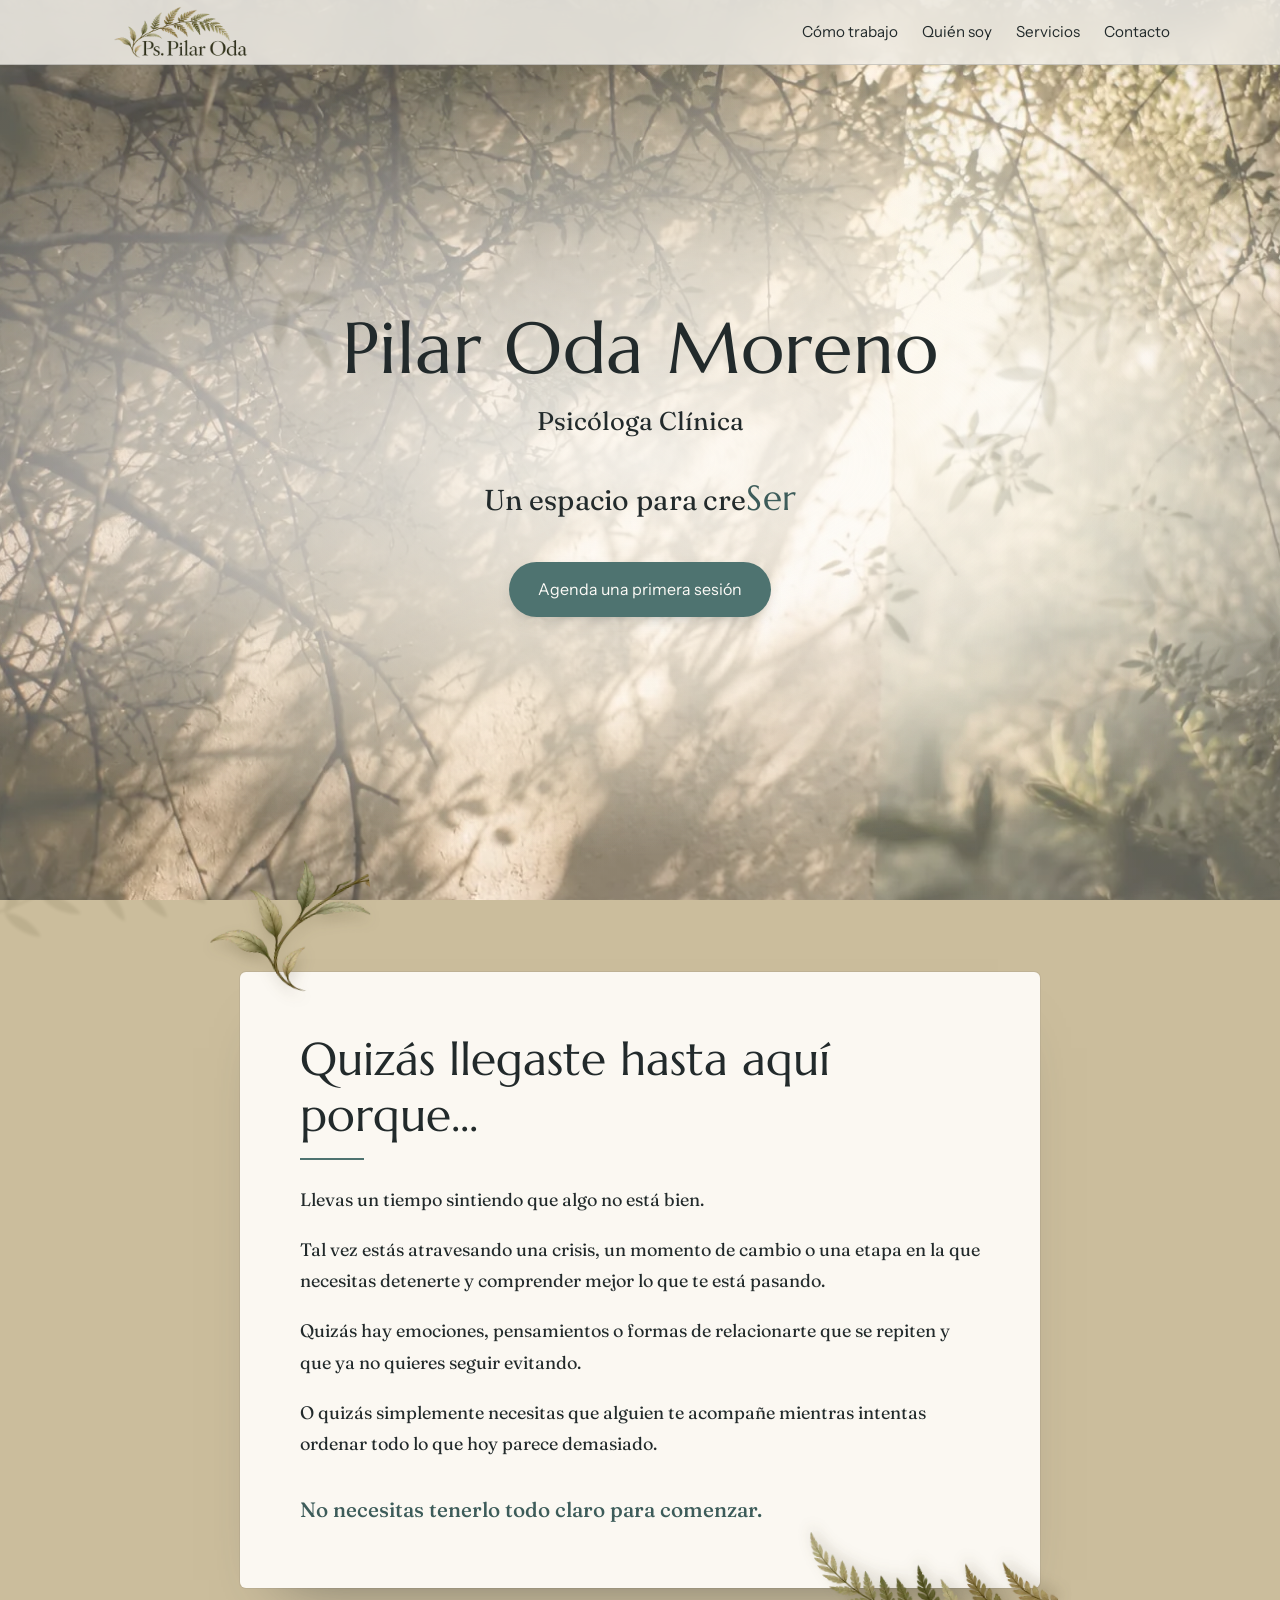
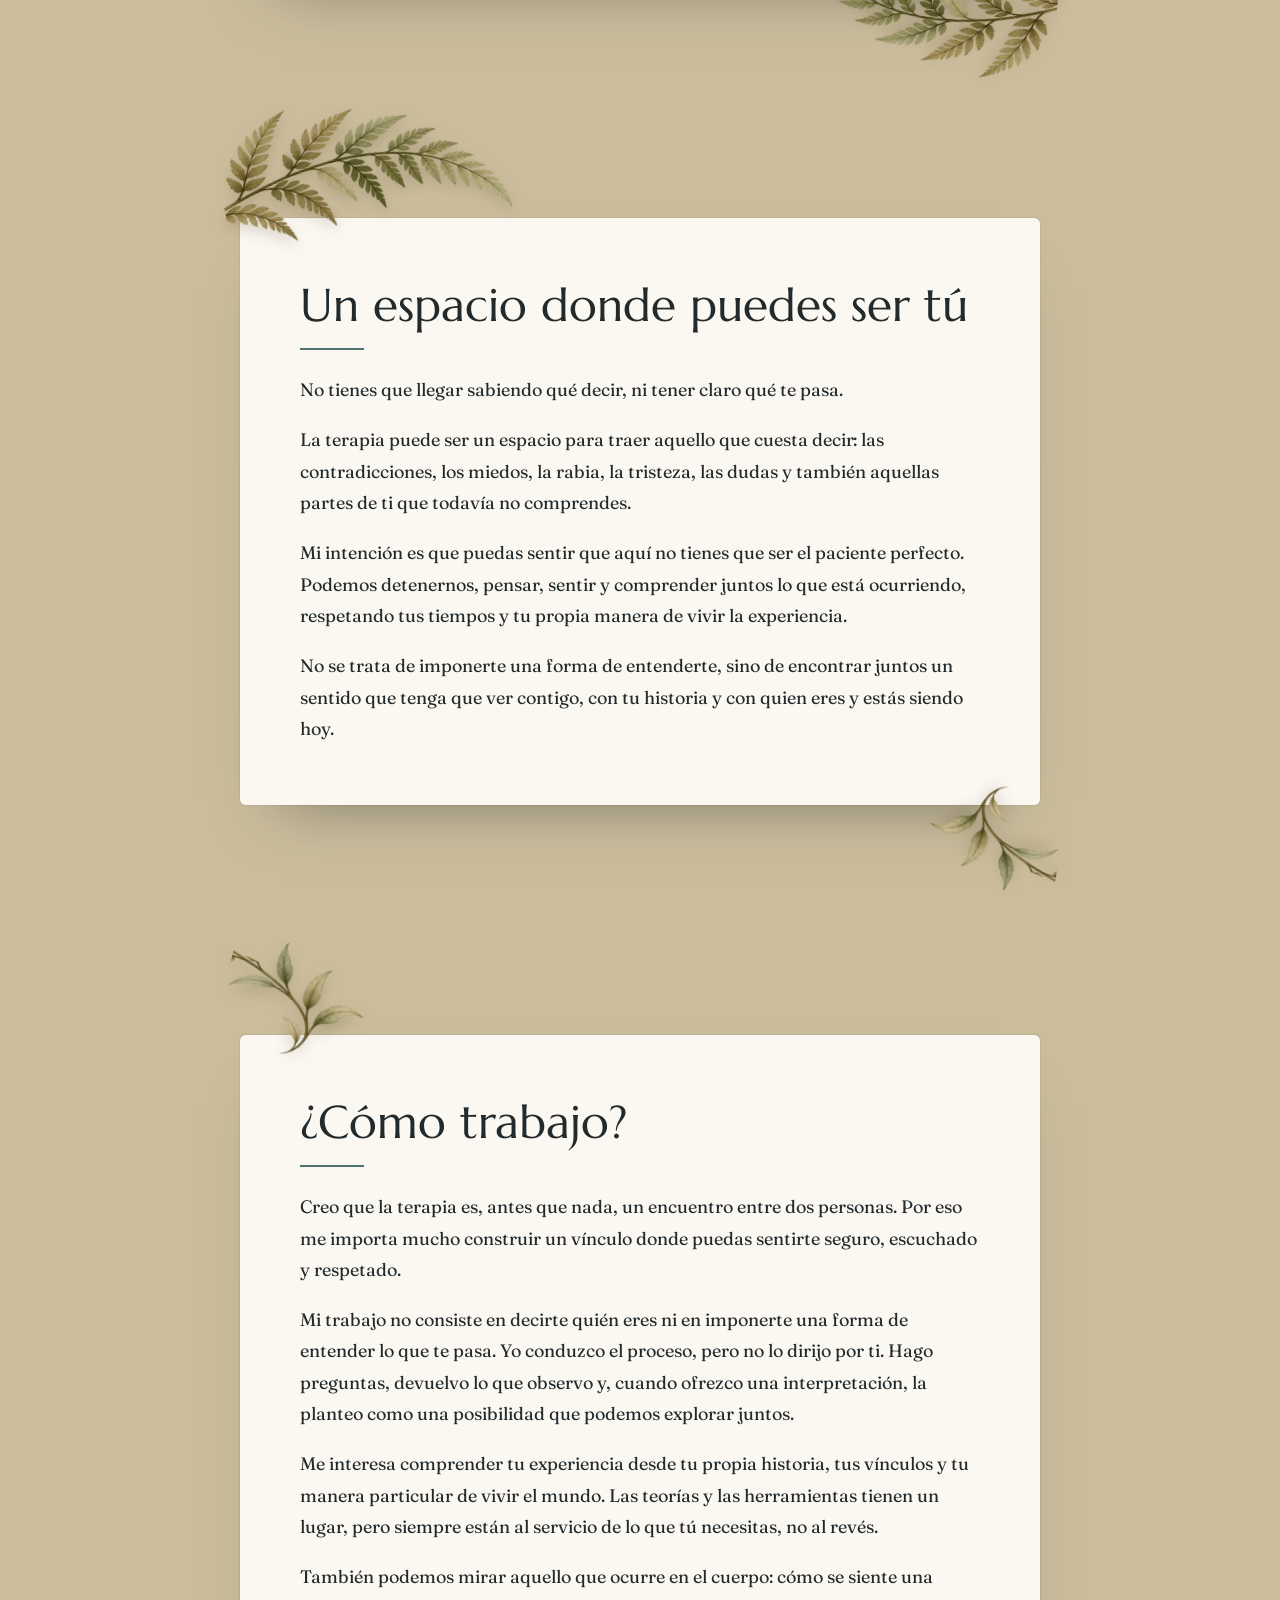
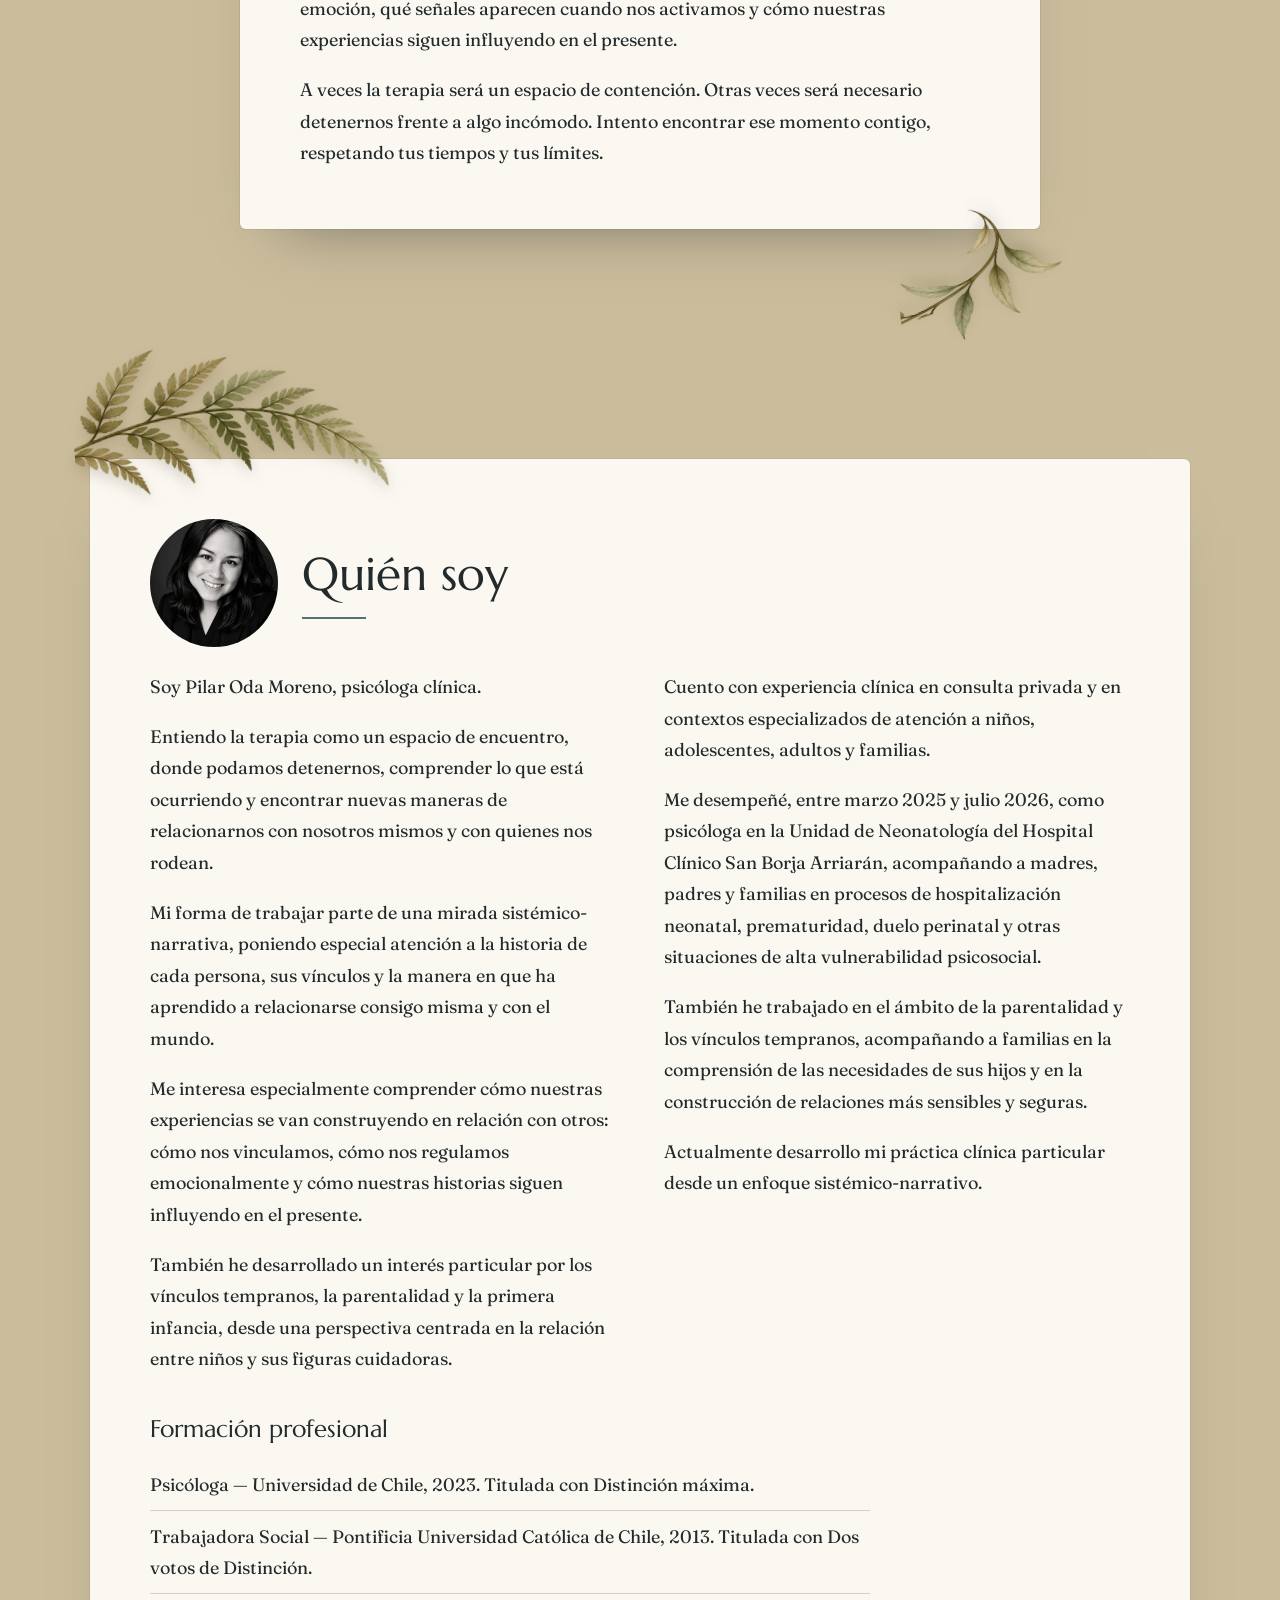
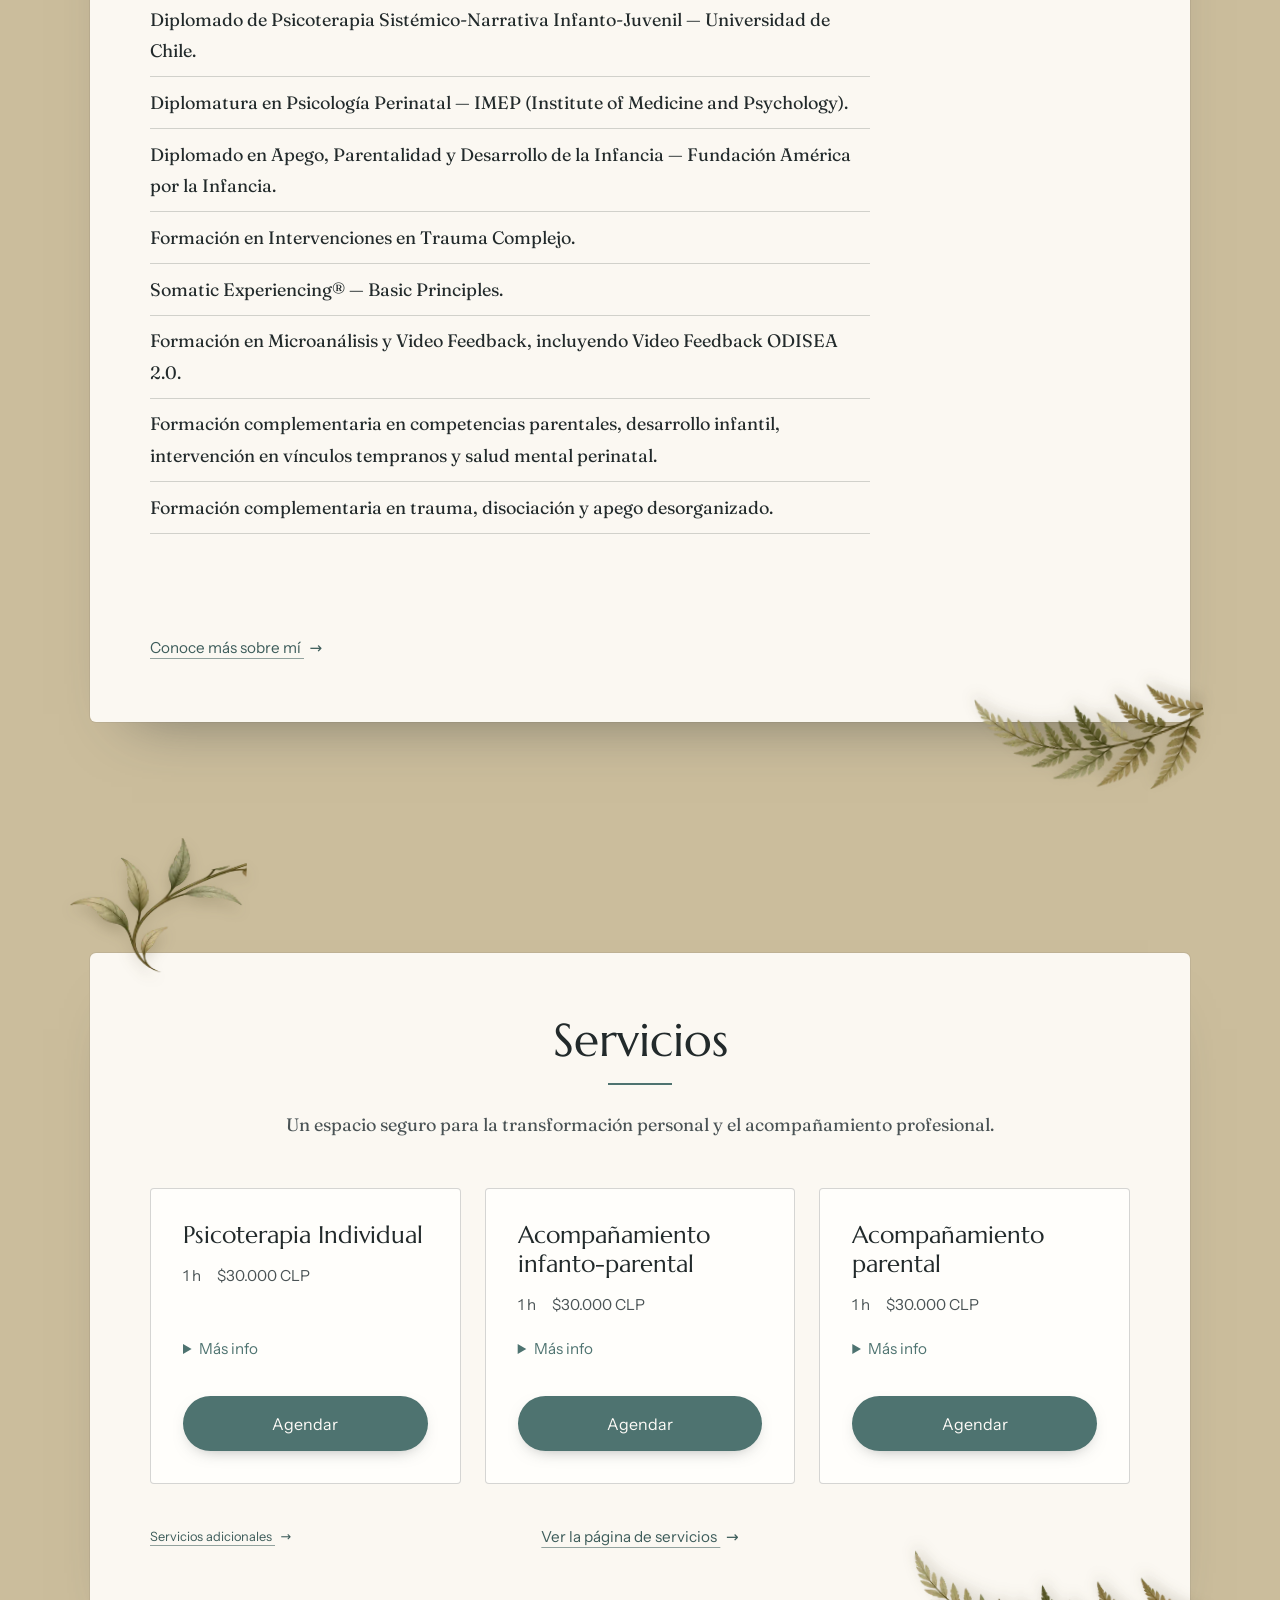
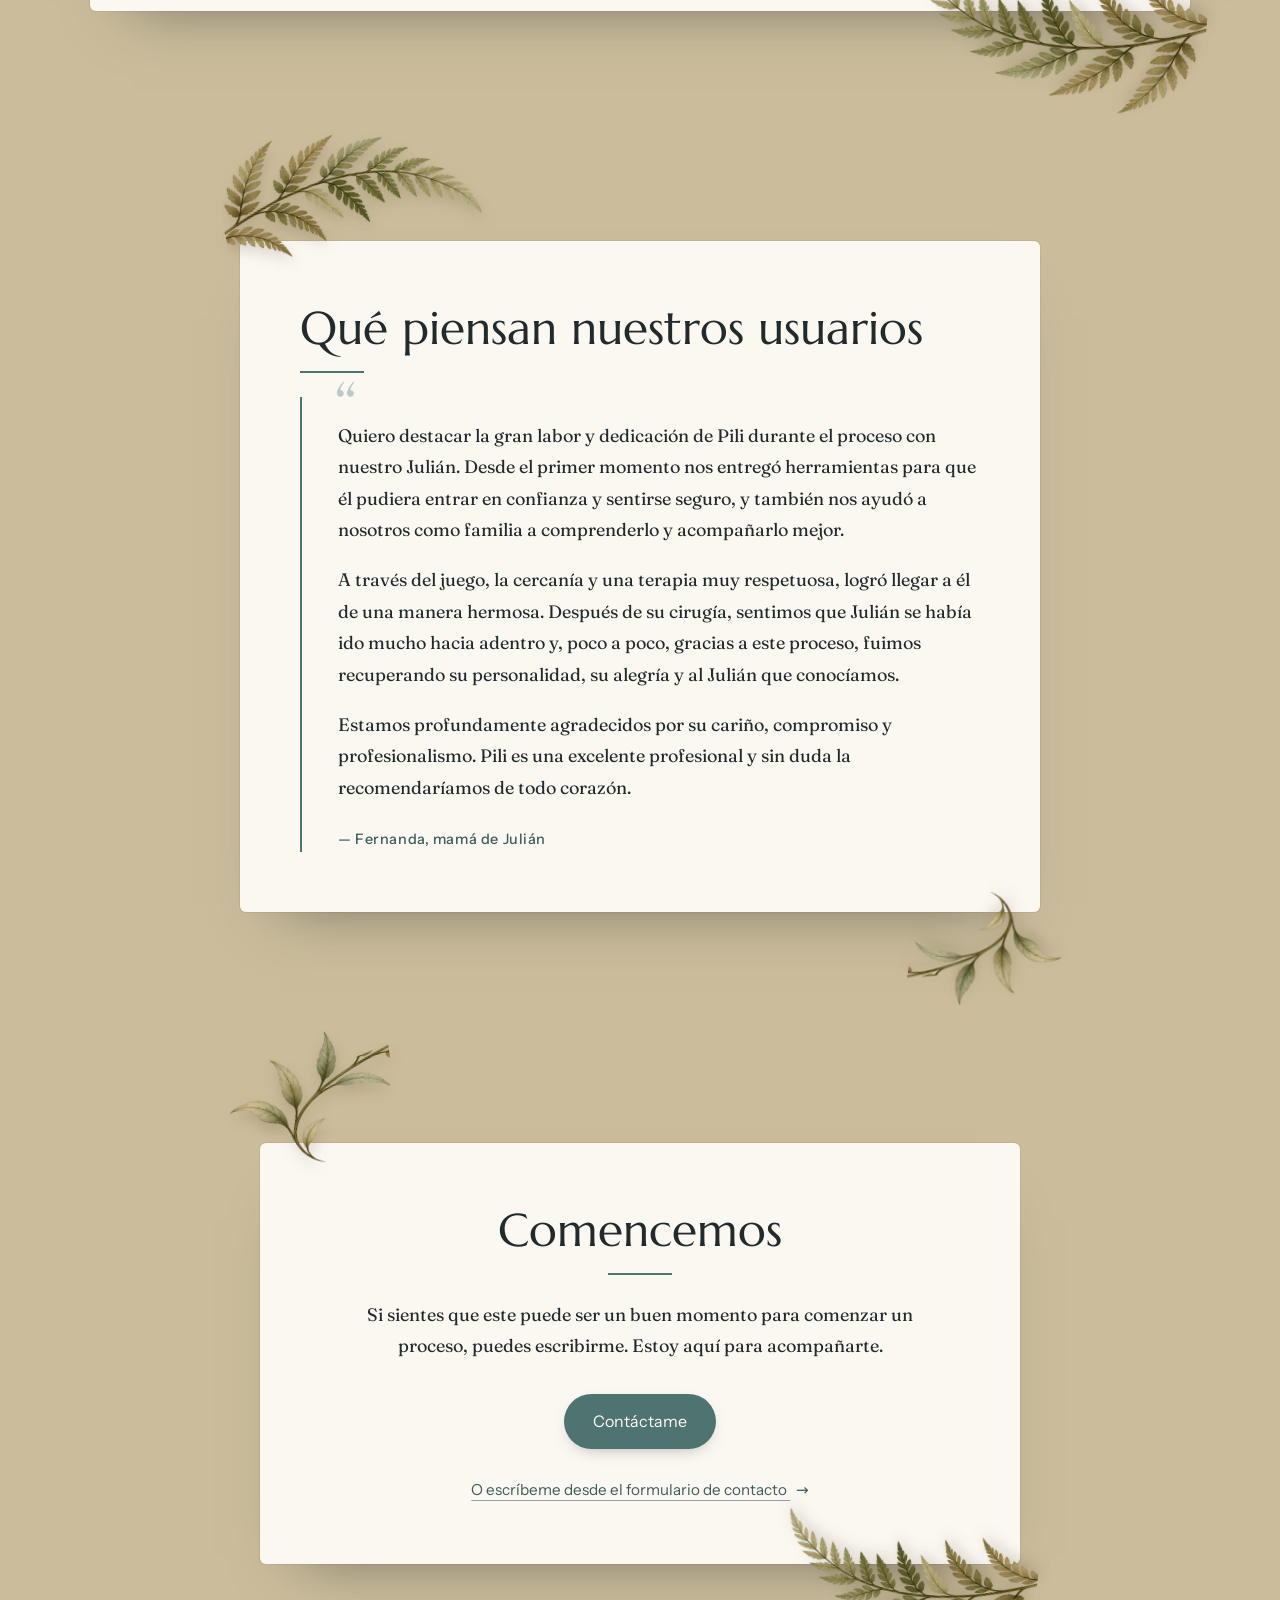
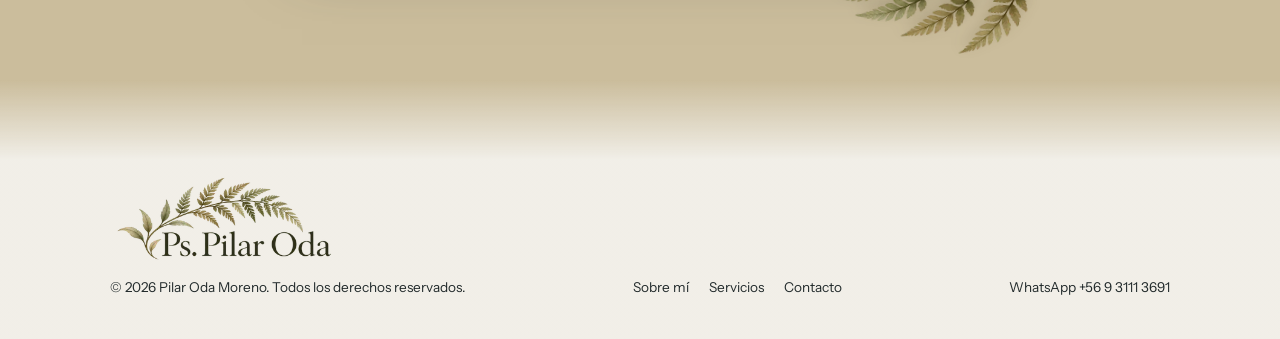
==== commit 0e962066: "Home: add testimonial section 'Qué piensan nuestros usuarios' Co-Authored-By: Claude Opus 5.5 <norep" ====
--- a/index.html
+++ b/index.html
@@ -230,7 +230,7 @@
         <figure class="testimonial">
           <blockquote>
             <p>Quiero destacar la gran labor y dedicación de Pili durante el proceso con nuestro Julián. Desde el primer momento nos entregó herramientas para que él pudiera entrar en confianza y sentirse seguro, y también nos ayudó a nosotros como familia a comprenderlo y acompañarlo mejor.</p>
-            <p>A través del juego, la cercanía y una terapia muy respetuosa, logró llegar a él de una manera hermosa. Después de su cirugía de adenoides, sentimos que Julián se había ido mucho hacia adentro y, poco a poco, gracias a este proceso, fuimos recuperando su personalidad, su alegría y al Julián que conocíamos.</p>
+            <p>A través del juego, la cercanía y una terapia muy respetuosa, logró llegar a él de una manera hermosa. Después de su cirugía, sentimos que Julián se había ido mucho hacia adentro y, poco a poco, gracias a este proceso, fuimos recuperando su personalidad, su alegría y al Julián que conocíamos.</p>
             <p>Estamos profundamente agradecidos por su cariño, compromiso y profesionalismo. Pili es una excelente profesional y sin duda la recomendaríamos de todo corazón.</p>
           </blockquote>
           <figcaption>Fernanda, mamá de Julián</figcaption>
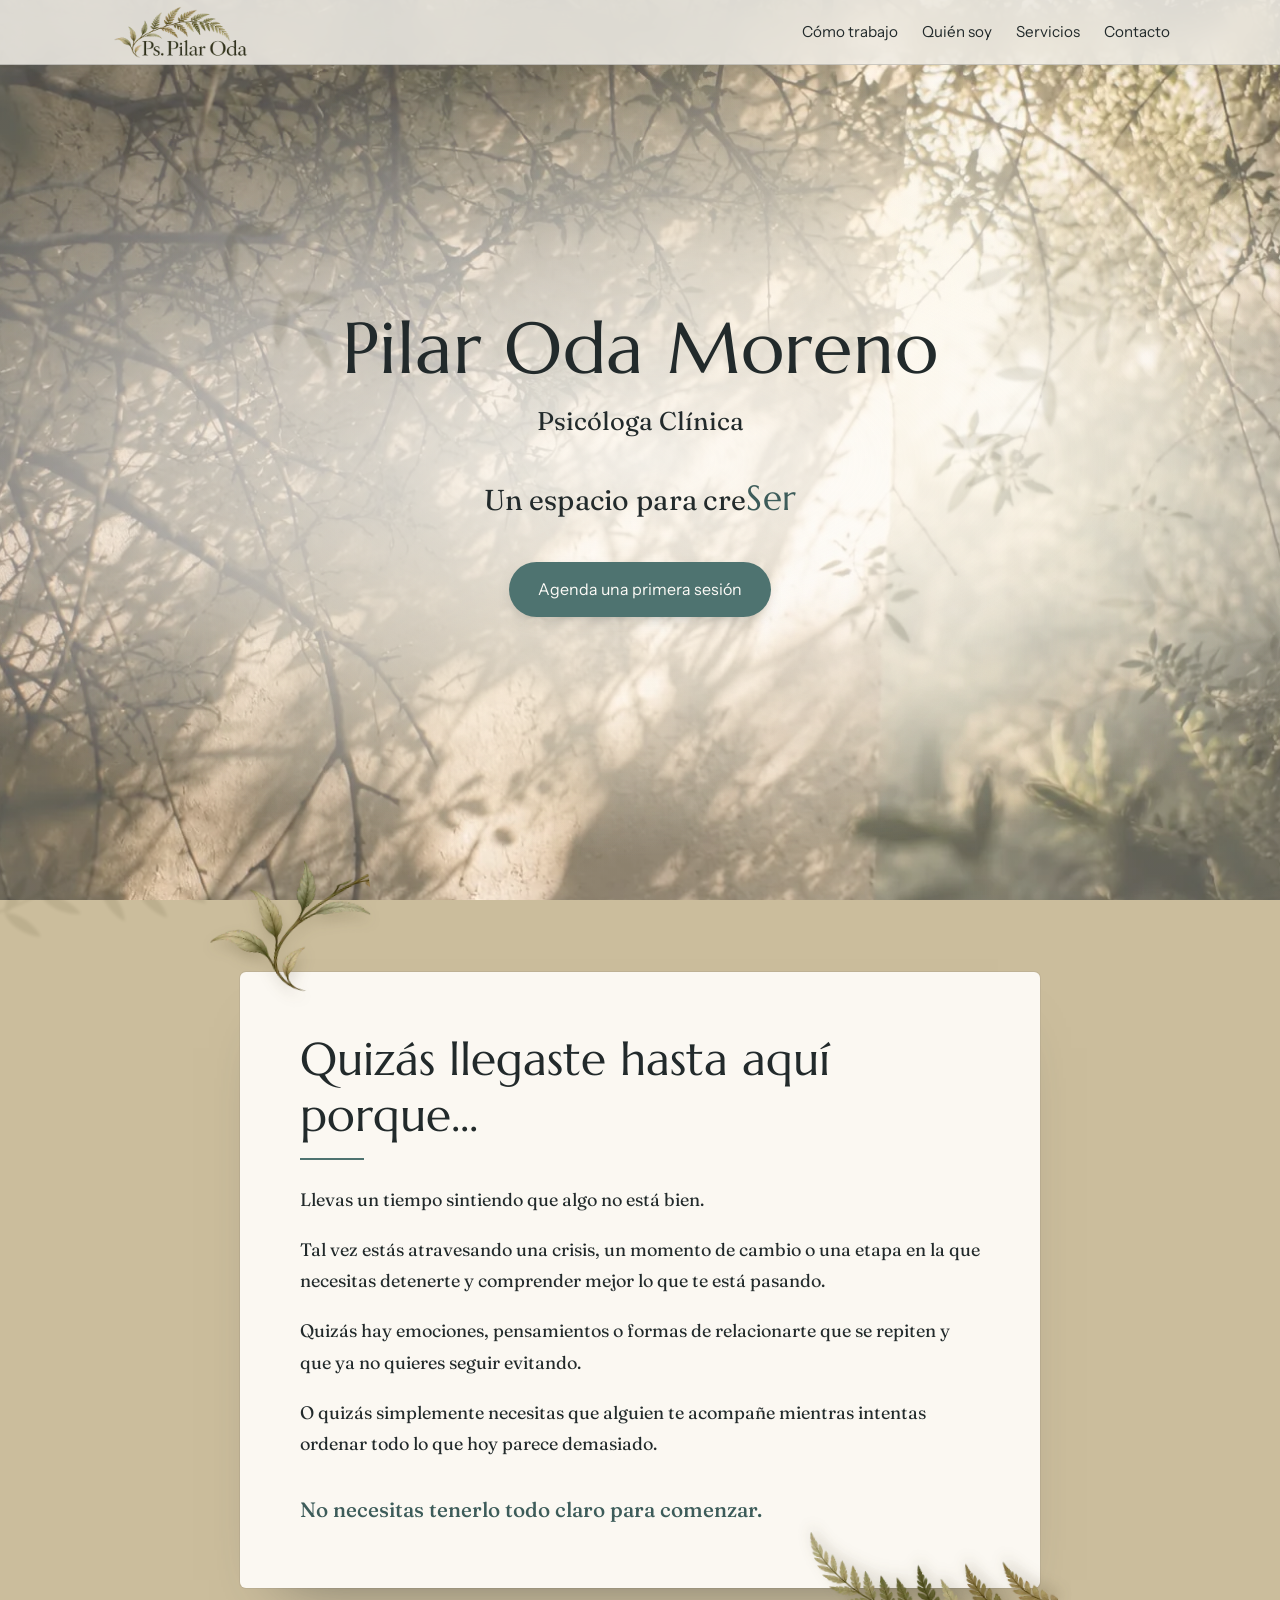
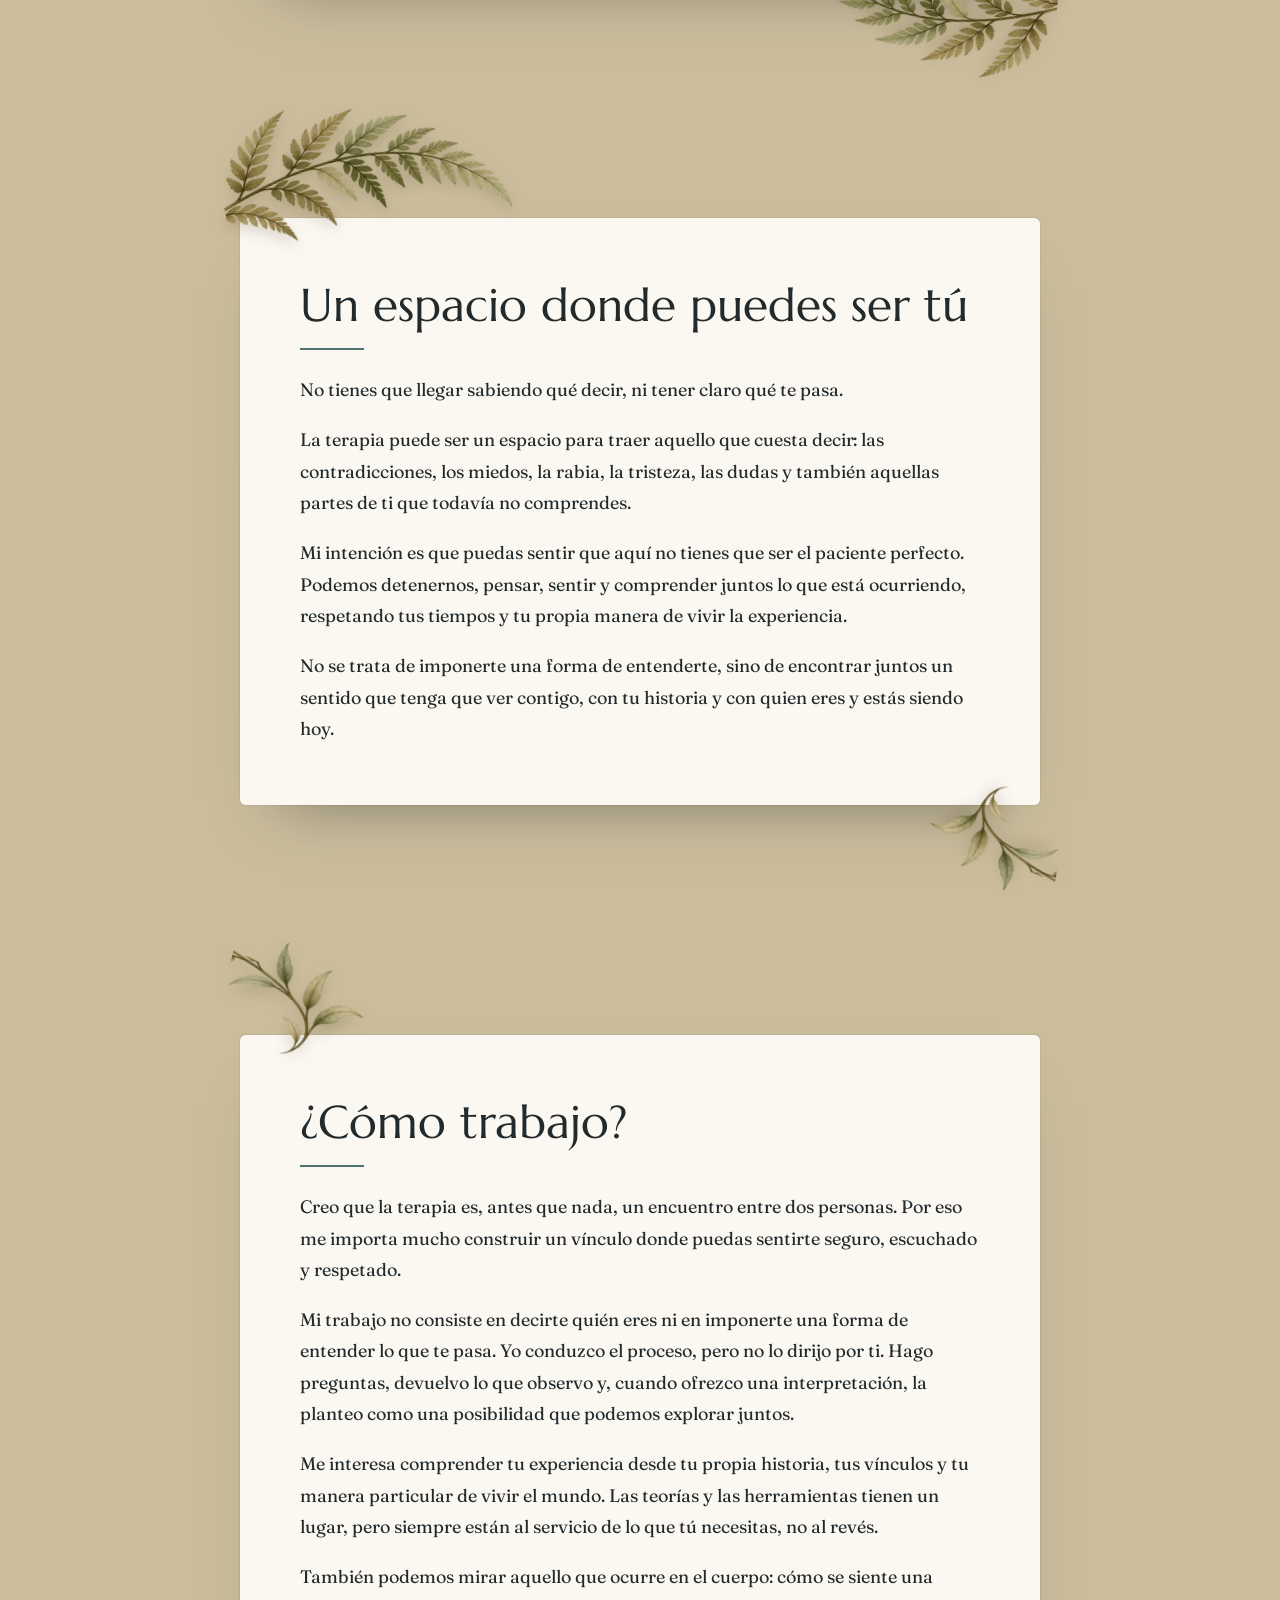
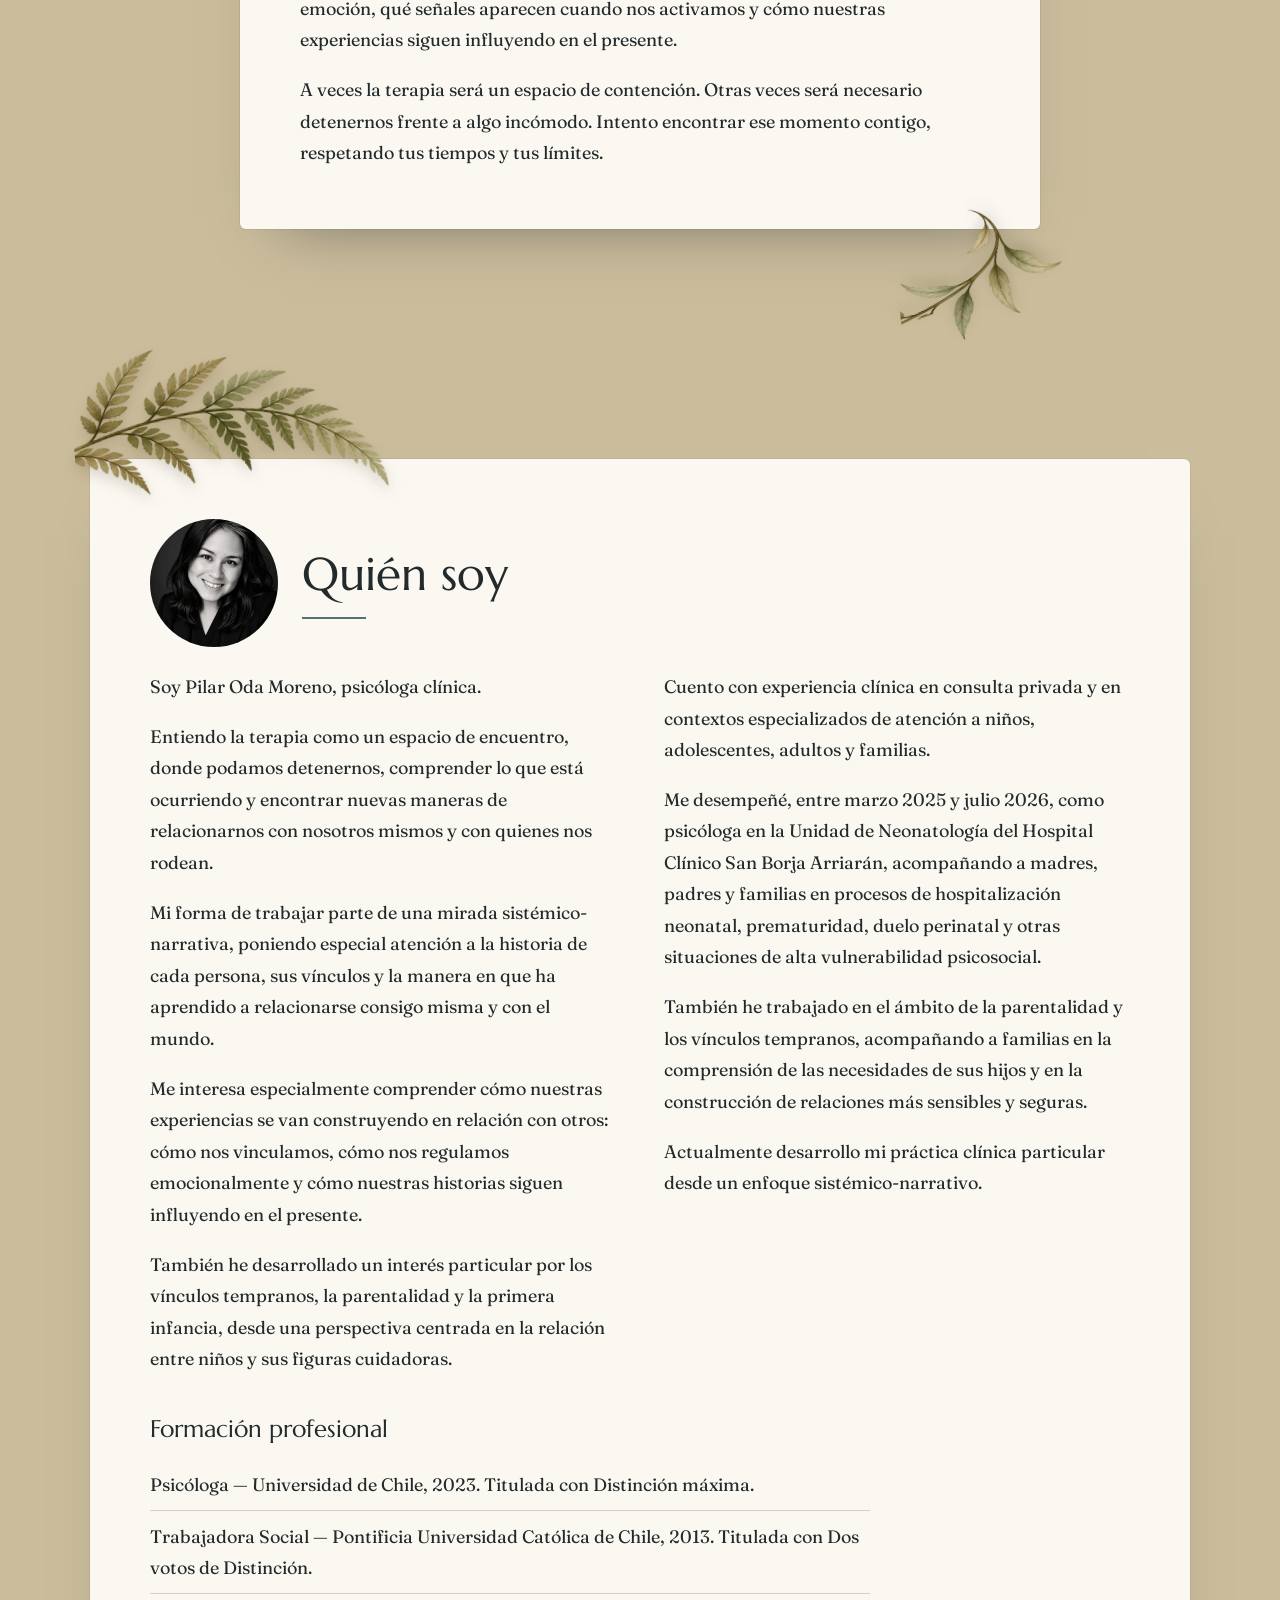
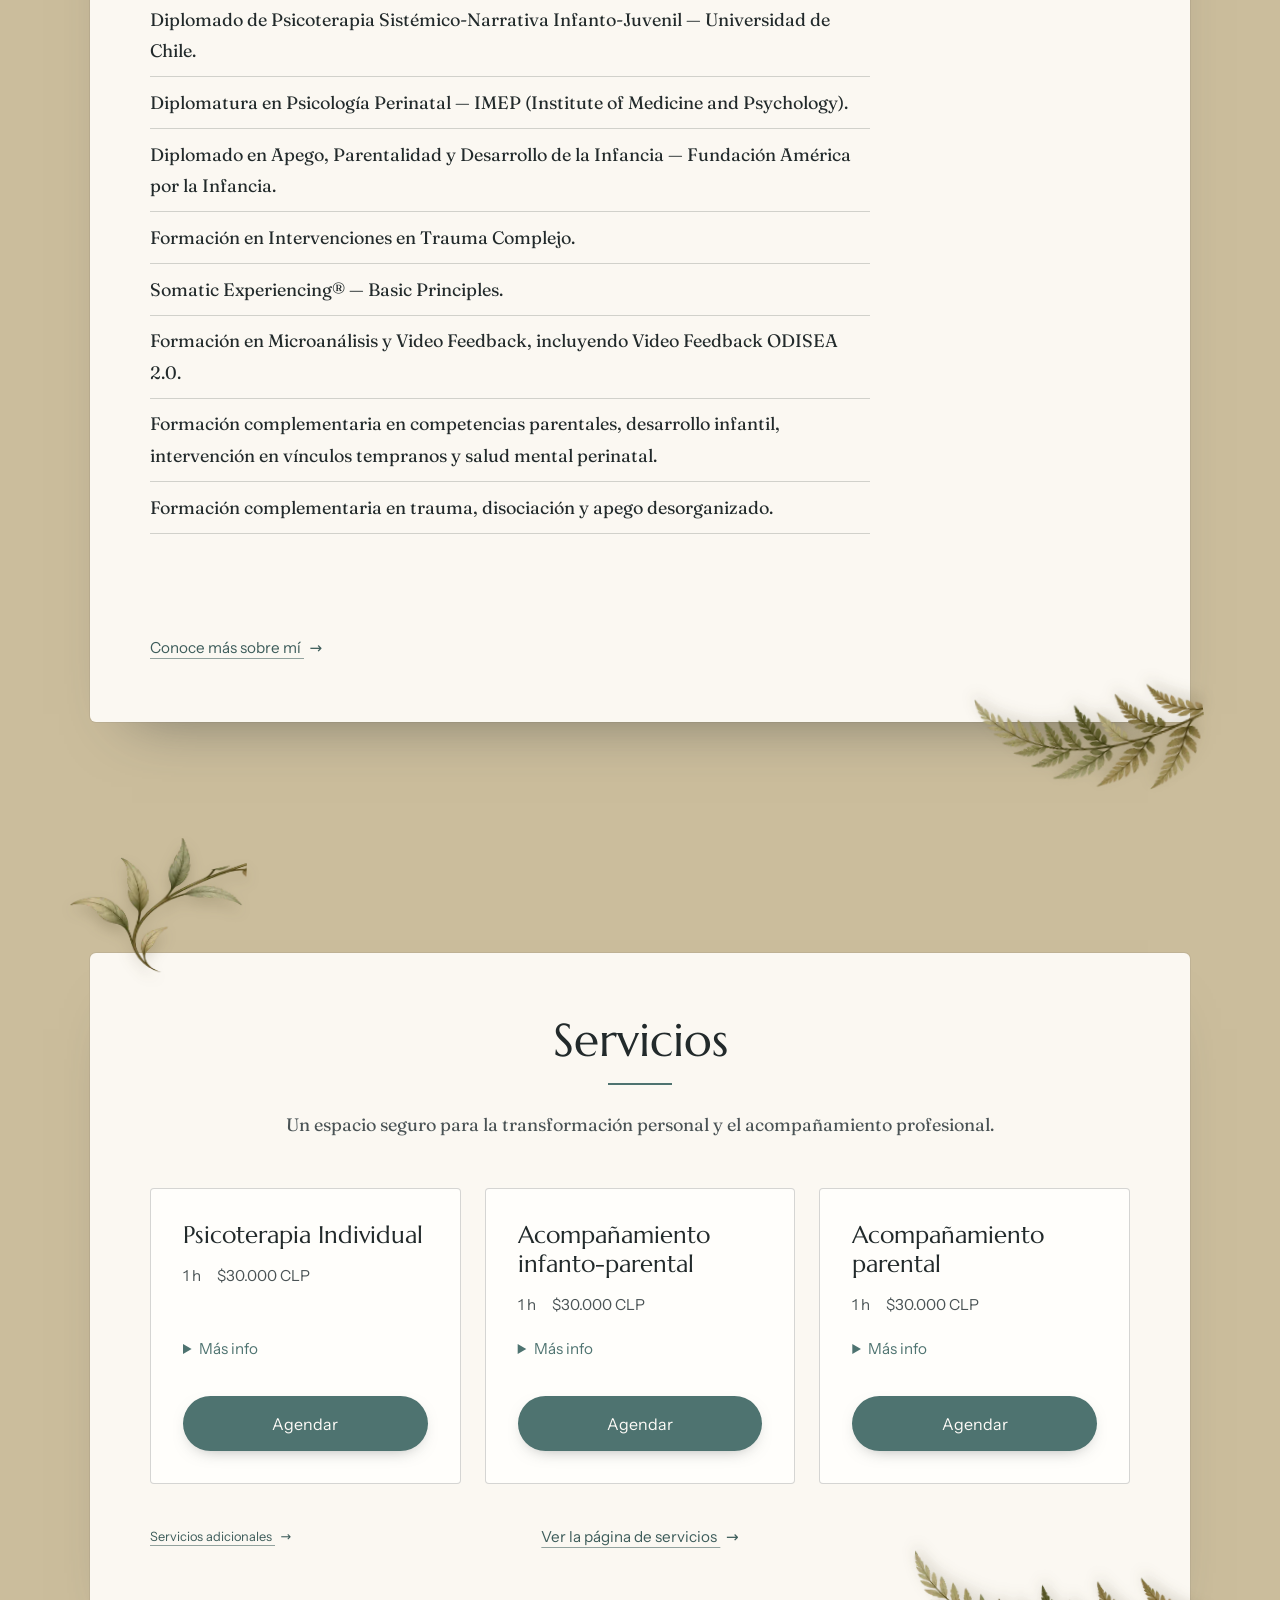
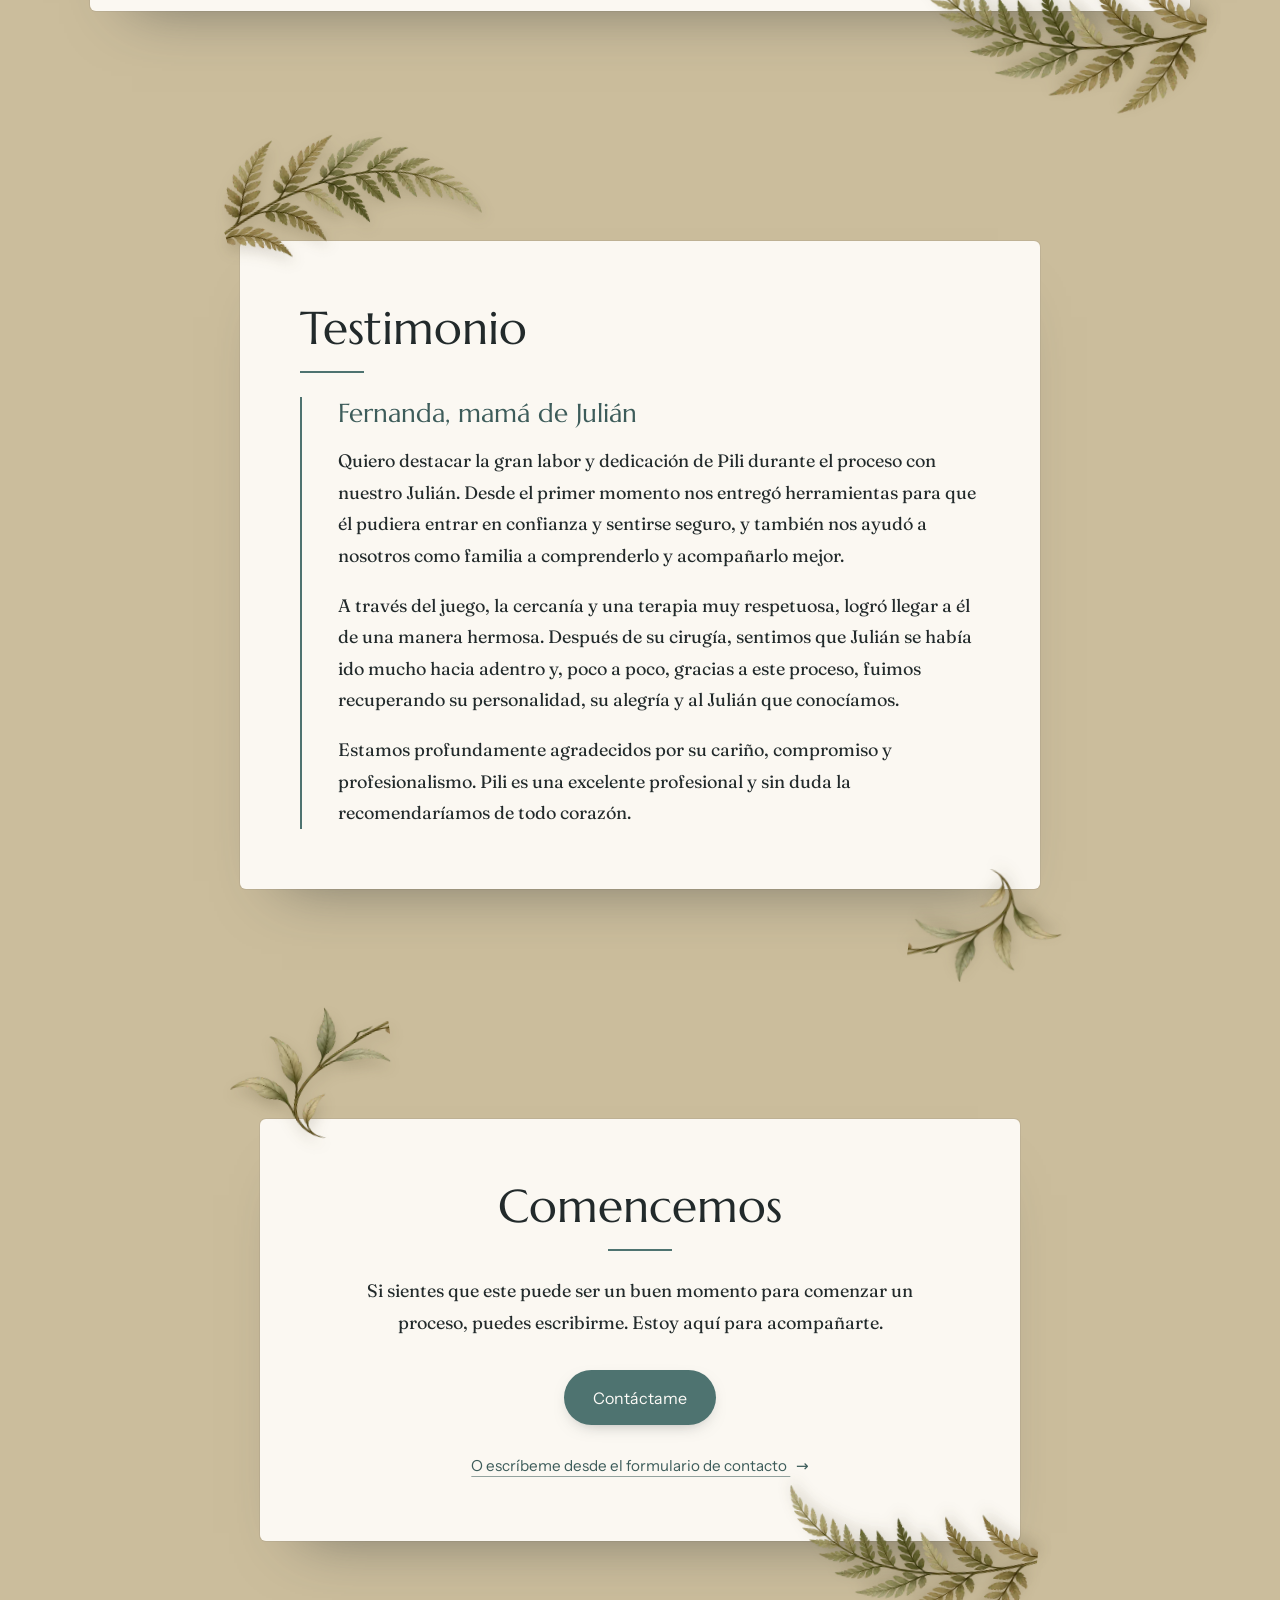
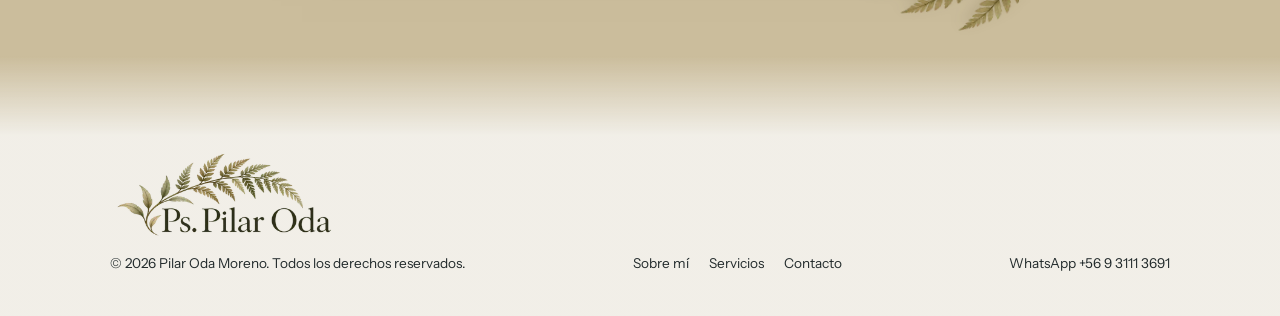
==== commit 772d2dd4: "Home: retitle testimonial block and lead with the author's name Co-Authored-By: Claude Opus 5.5 <nor" ====
--- a/index.html
+++ b/index.html
@@ -226,14 +226,14 @@
 
     <section id="testimonios" class="alt">
       <div class="wrap narrow">
-        <h2>Qué piensan nuestros usuarios</h2>
+        <h2>Testimonio</h2>
         <figure class="testimonial">
+          <figcaption>Fernanda, mamá de Julián</figcaption>
           <blockquote>
             <p>Quiero destacar la gran labor y dedicación de Pili durante el proceso con nuestro Julián. Desde el primer momento nos entregó herramientas para que él pudiera entrar en confianza y sentirse seguro, y también nos ayudó a nosotros como familia a comprenderlo y acompañarlo mejor.</p>
             <p>A través del juego, la cercanía y una terapia muy respetuosa, logró llegar a él de una manera hermosa. Después de su cirugía, sentimos que Julián se había ido mucho hacia adentro y, poco a poco, gracias a este proceso, fuimos recuperando su personalidad, su alegría y al Julián que conocíamos.</p>
             <p>Estamos profundamente agradecidos por su cariño, compromiso y profesionalismo. Pili es una excelente profesional y sin duda la recomendaríamos de todo corazón.</p>
           </blockquote>
-          <figcaption>Fernanda, mamá de Julián</figcaption>
         </figure>
       </div>
     </section>
--- a/site.css
+++ b/site.css
@@ -131,11 +131,9 @@
   .extra-link { grid-row:2 }
 }
 
-.testimonial { position:relative;margin-top:.5rem;padding-left:clamp(1.25rem,4vw,2.25rem);border-left:2px solid var(--accent) }
-.testimonial::before { content:"“";position:absolute;top:-1.6rem;left:clamp(1rem,3.5vw,2rem);font-family:var(--title);font-size:4.5rem;line-height:1;color:var(--accent);opacity:.35 }
-.testimonial blockquote { padding-top:1.4rem }
-.testimonial figcaption { margin-top:1.5rem;font-family:var(--sans);font-size:.9rem;font-weight:500;letter-spacing:.04em;color:var(--accent-dark) }
-.testimonial figcaption::before { content:"— " }
+.testimonial { margin-top:.5rem;padding-left:clamp(1.25rem,4vw,2.25rem);border-left:2px solid var(--accent) }
+.testimonial figcaption { font-family:var(--title);font-size:clamp(1.3rem,2.6vw,1.6rem);line-height:1.25;color:var(--accent-dark) }
+.testimonial blockquote { margin-top:1rem }
 .testimonial+.testimonial { margin-top:3rem }
 
 .cta { text-align:center }
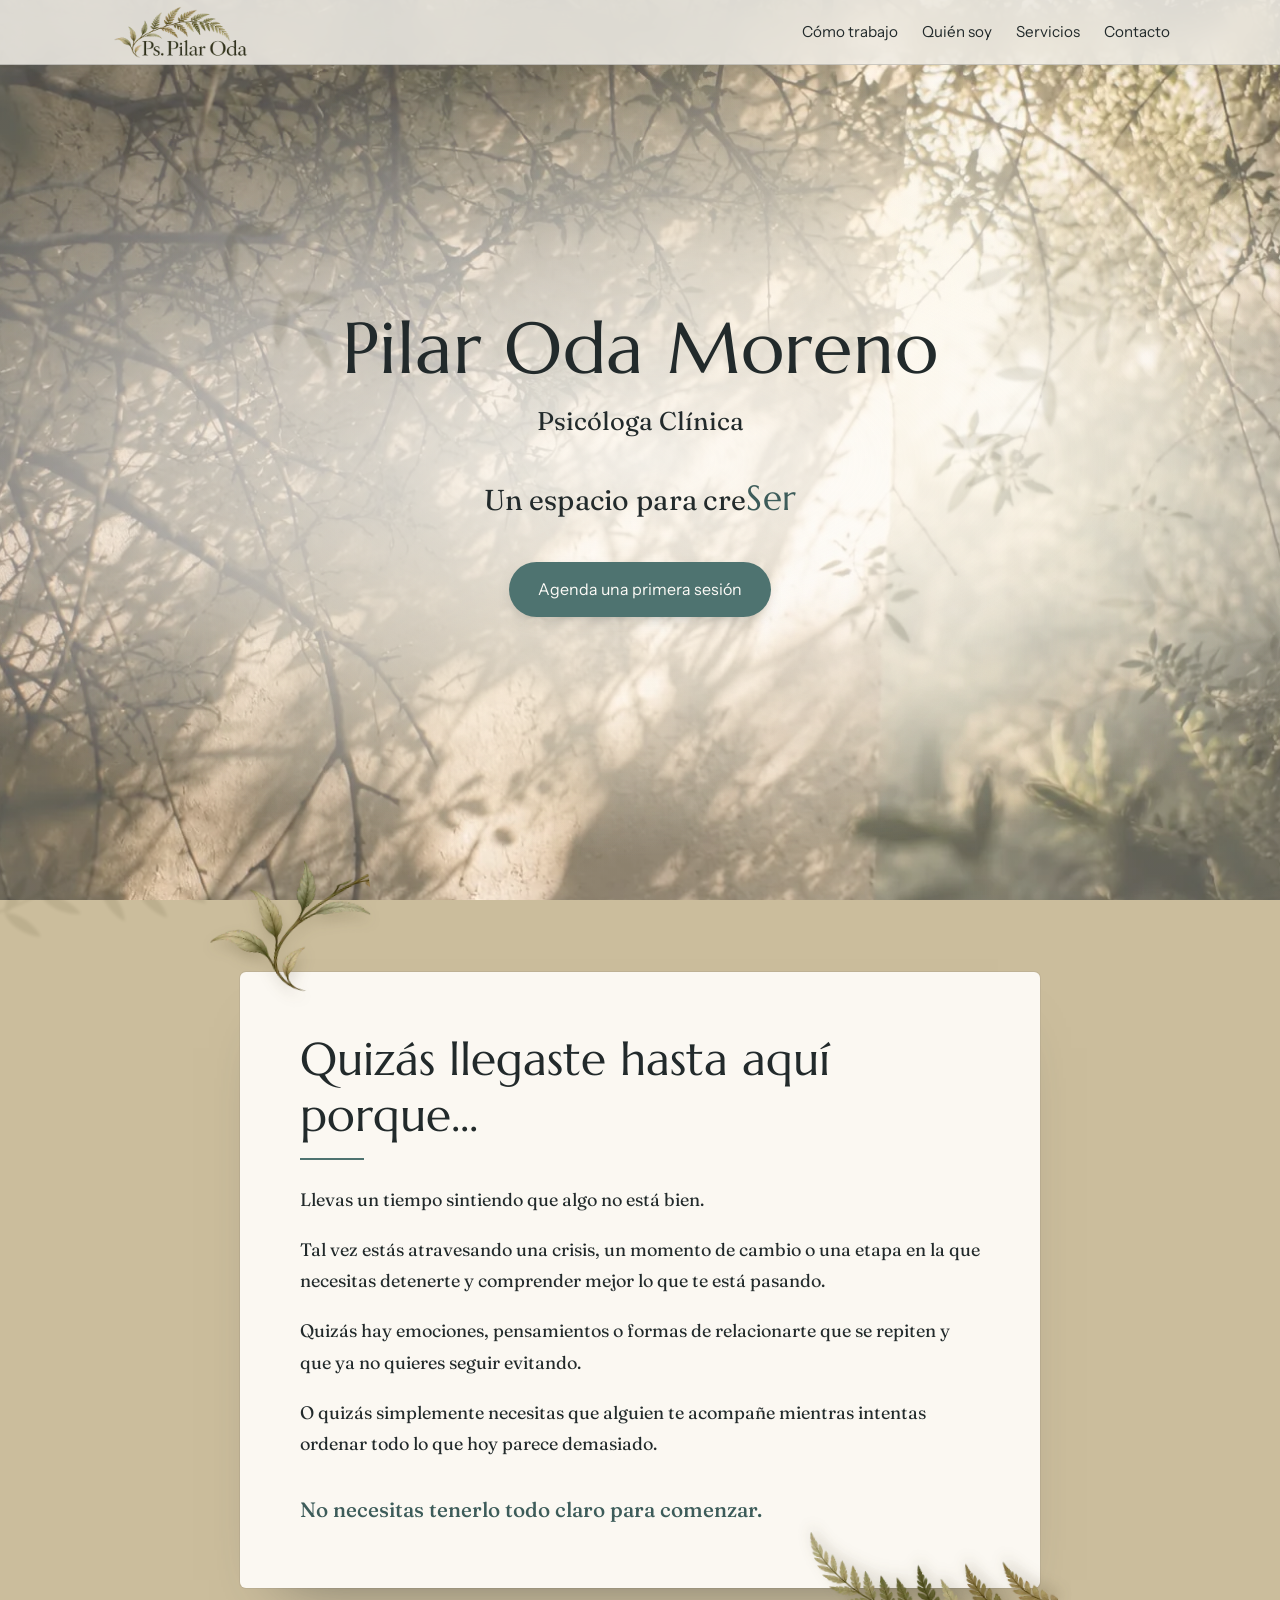
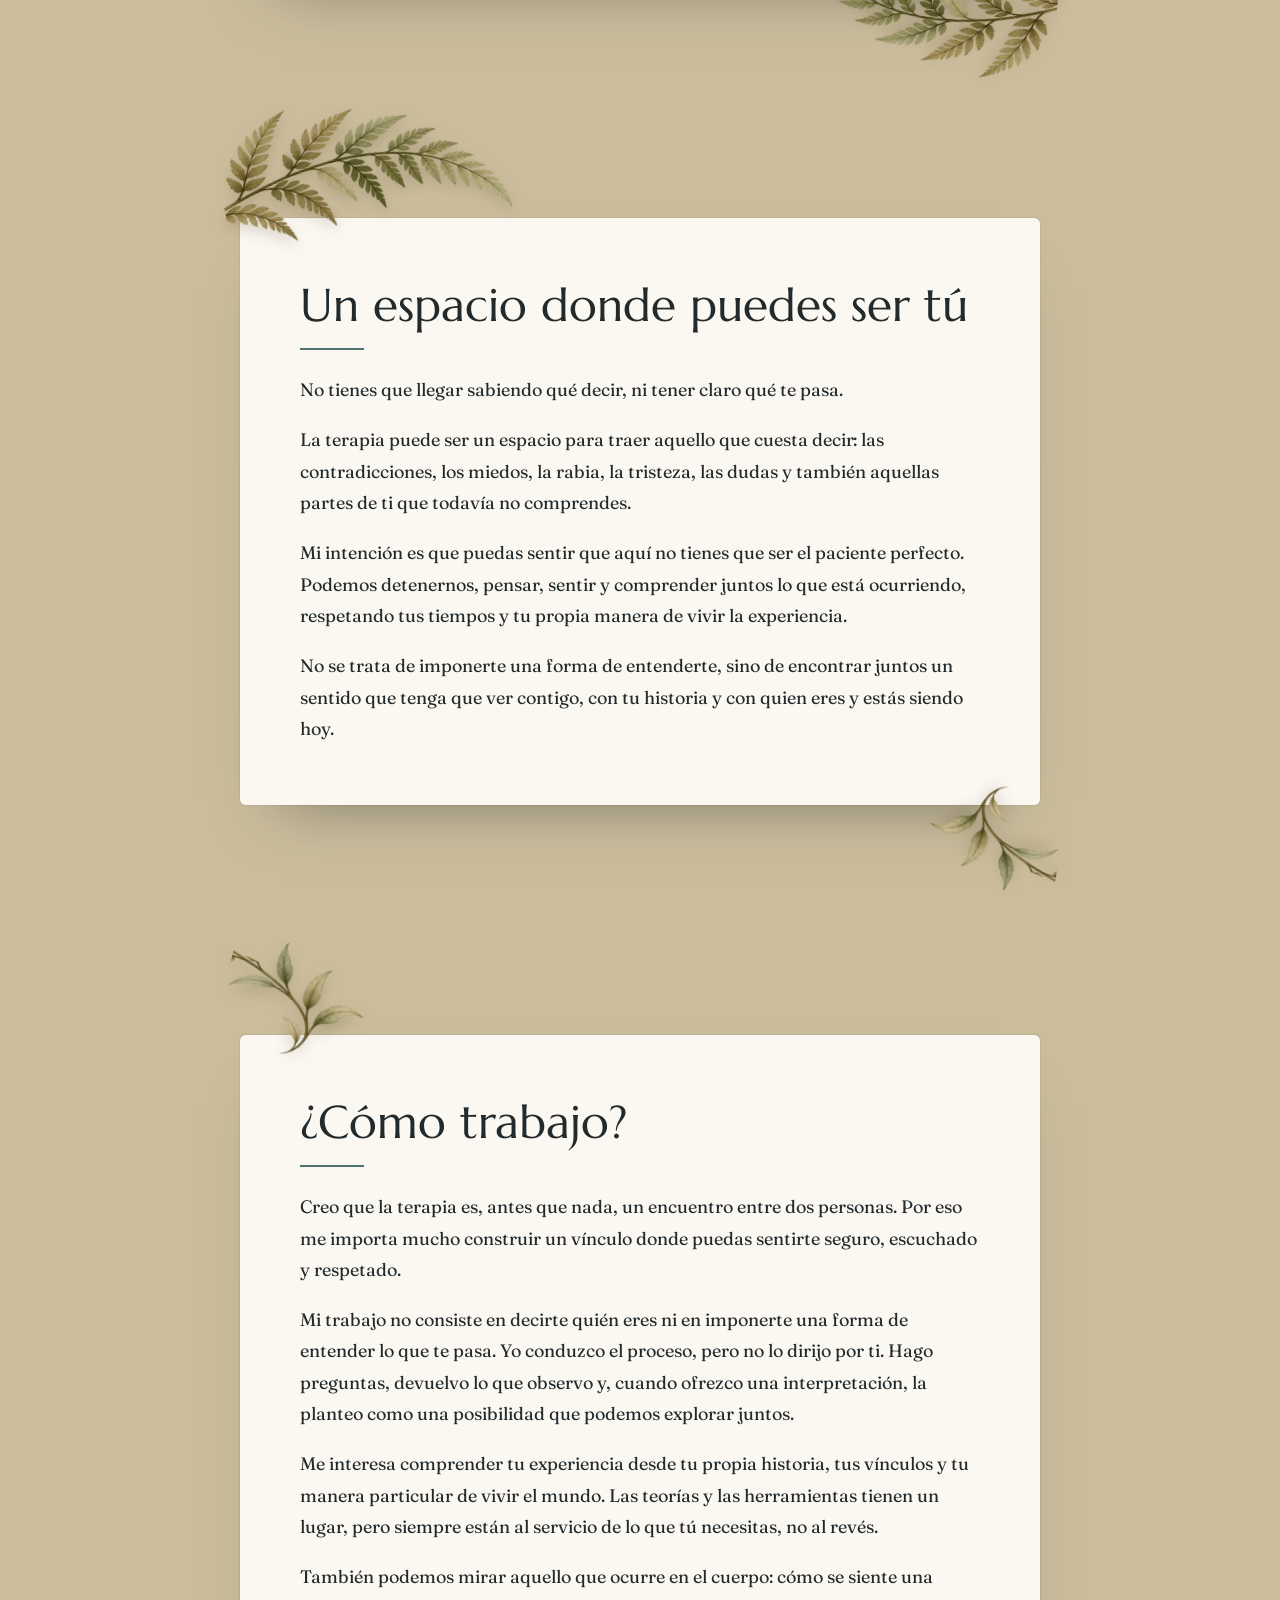
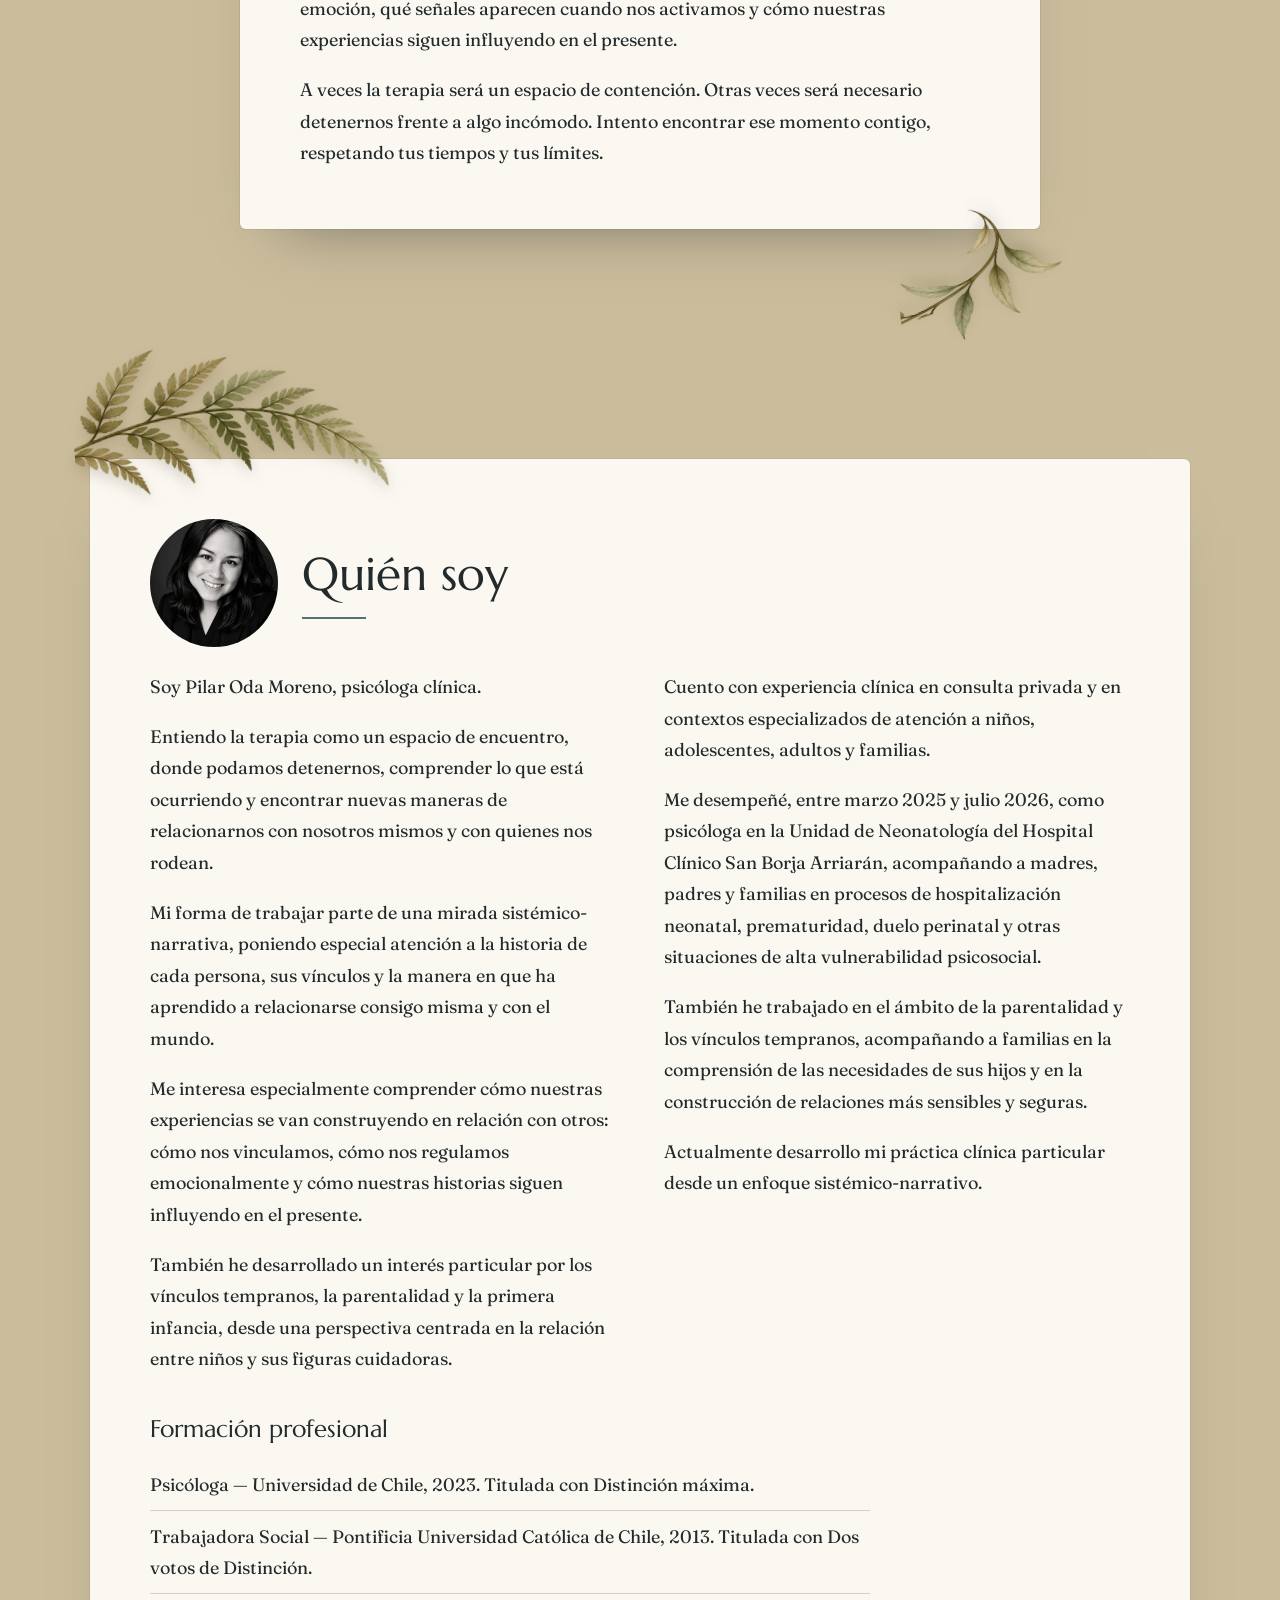
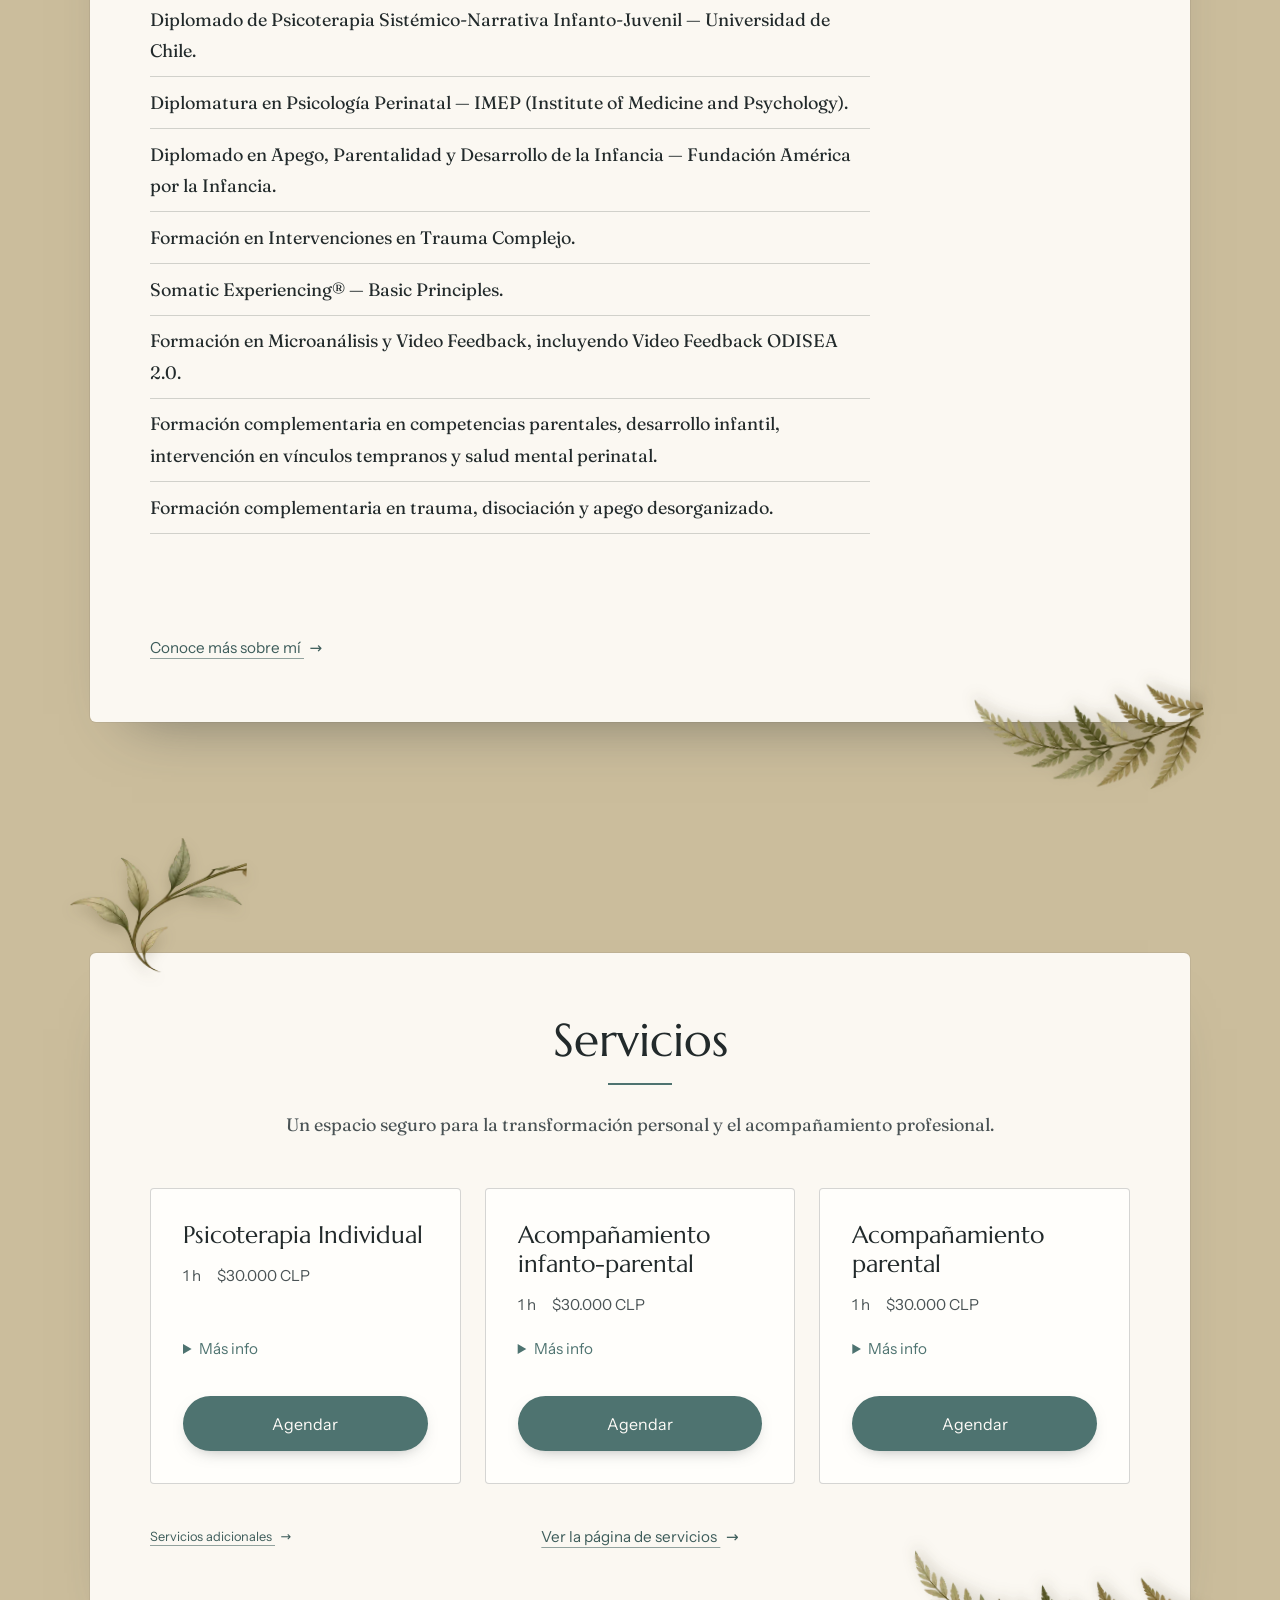
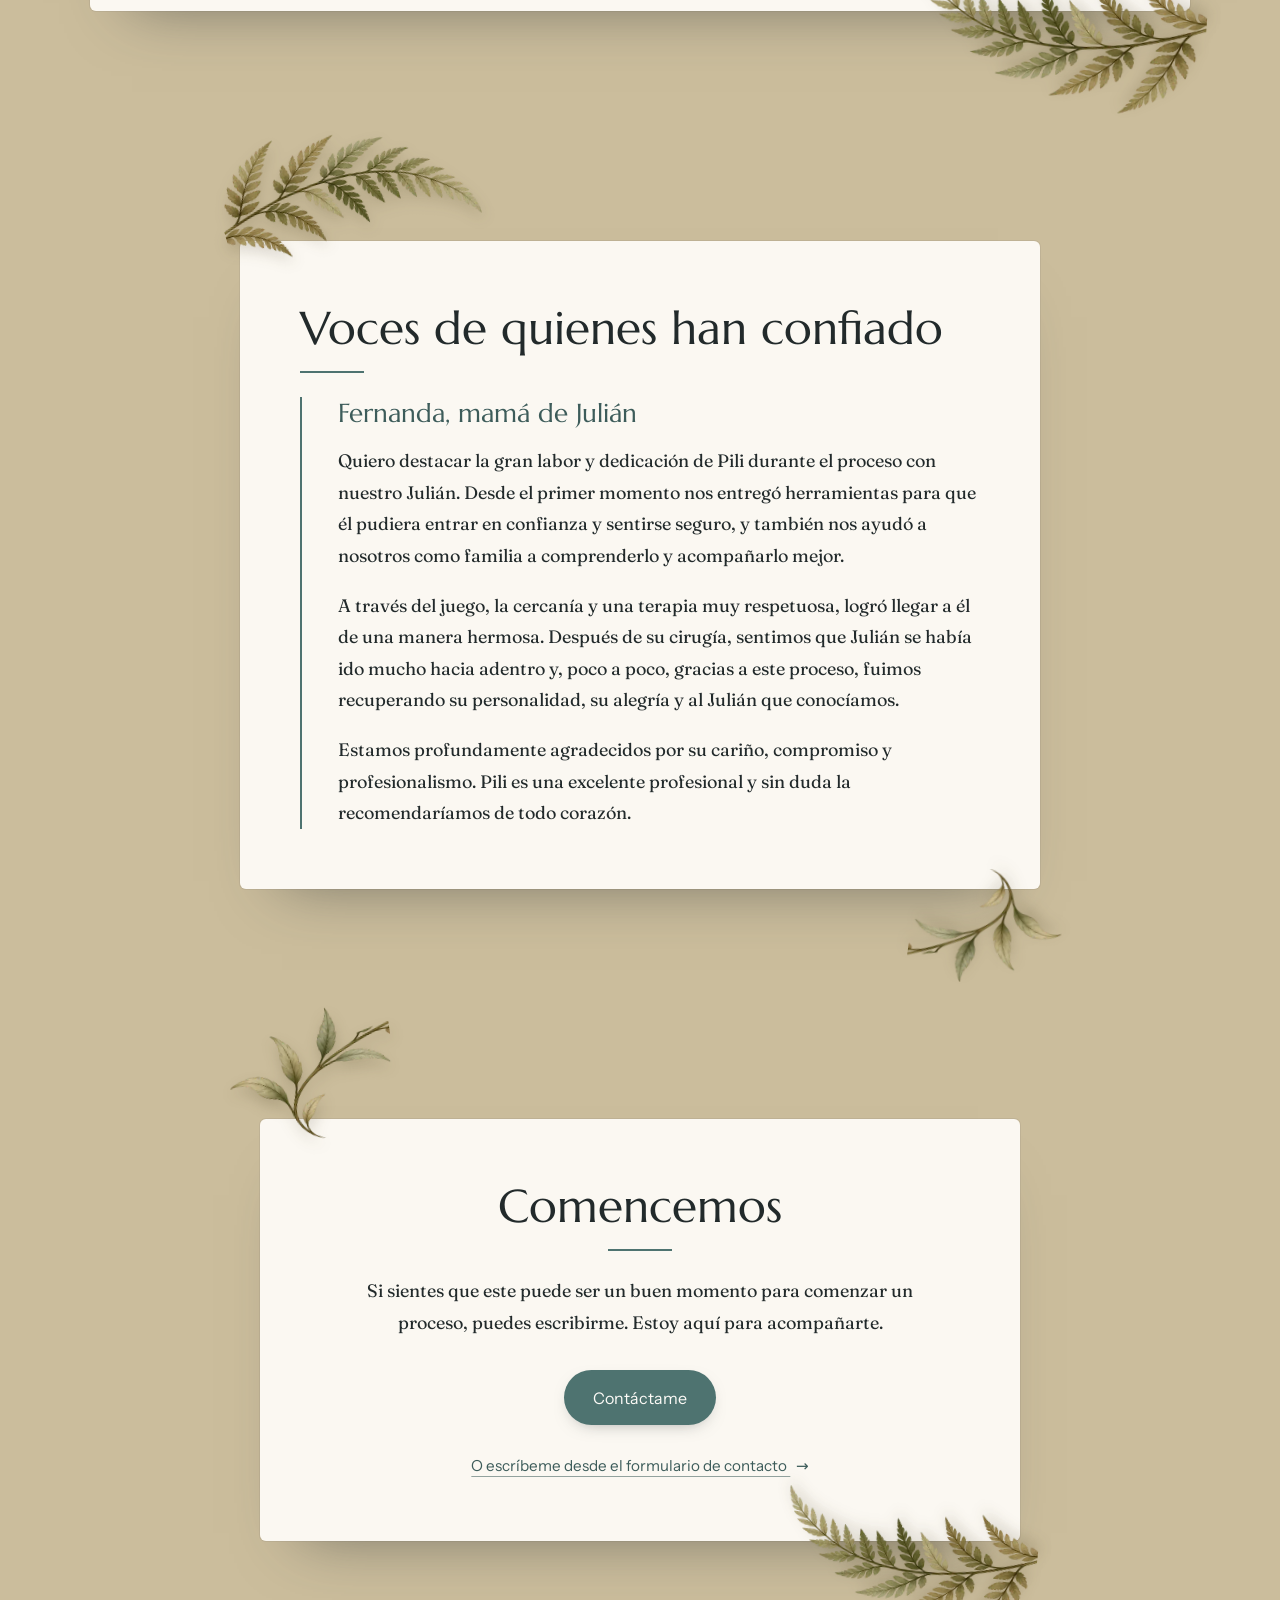
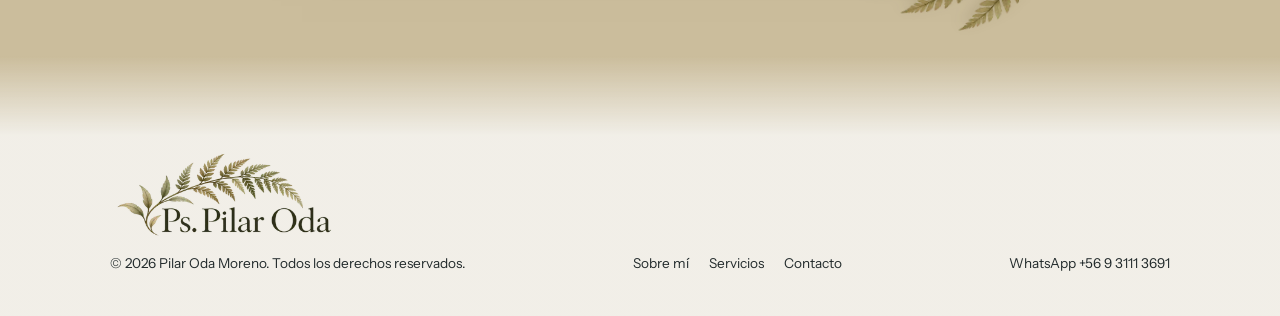
==== commit bf832911: "Home: rename testimonial block to 'Voces de quienes han confiado' Co-Authored-By: Claude Opus 5.5 <n" ====
--- a/index.html
+++ b/index.html
@@ -226,7 +226,7 @@
 
     <section id="testimonios" class="alt">
       <div class="wrap narrow">
-        <h2>Testimonio</h2>
+        <h2>Voces de quienes han confiado</h2>
         <figure class="testimonial">
           <figcaption>Fernanda, mamá de Julián</figcaption>
           <blockquote>
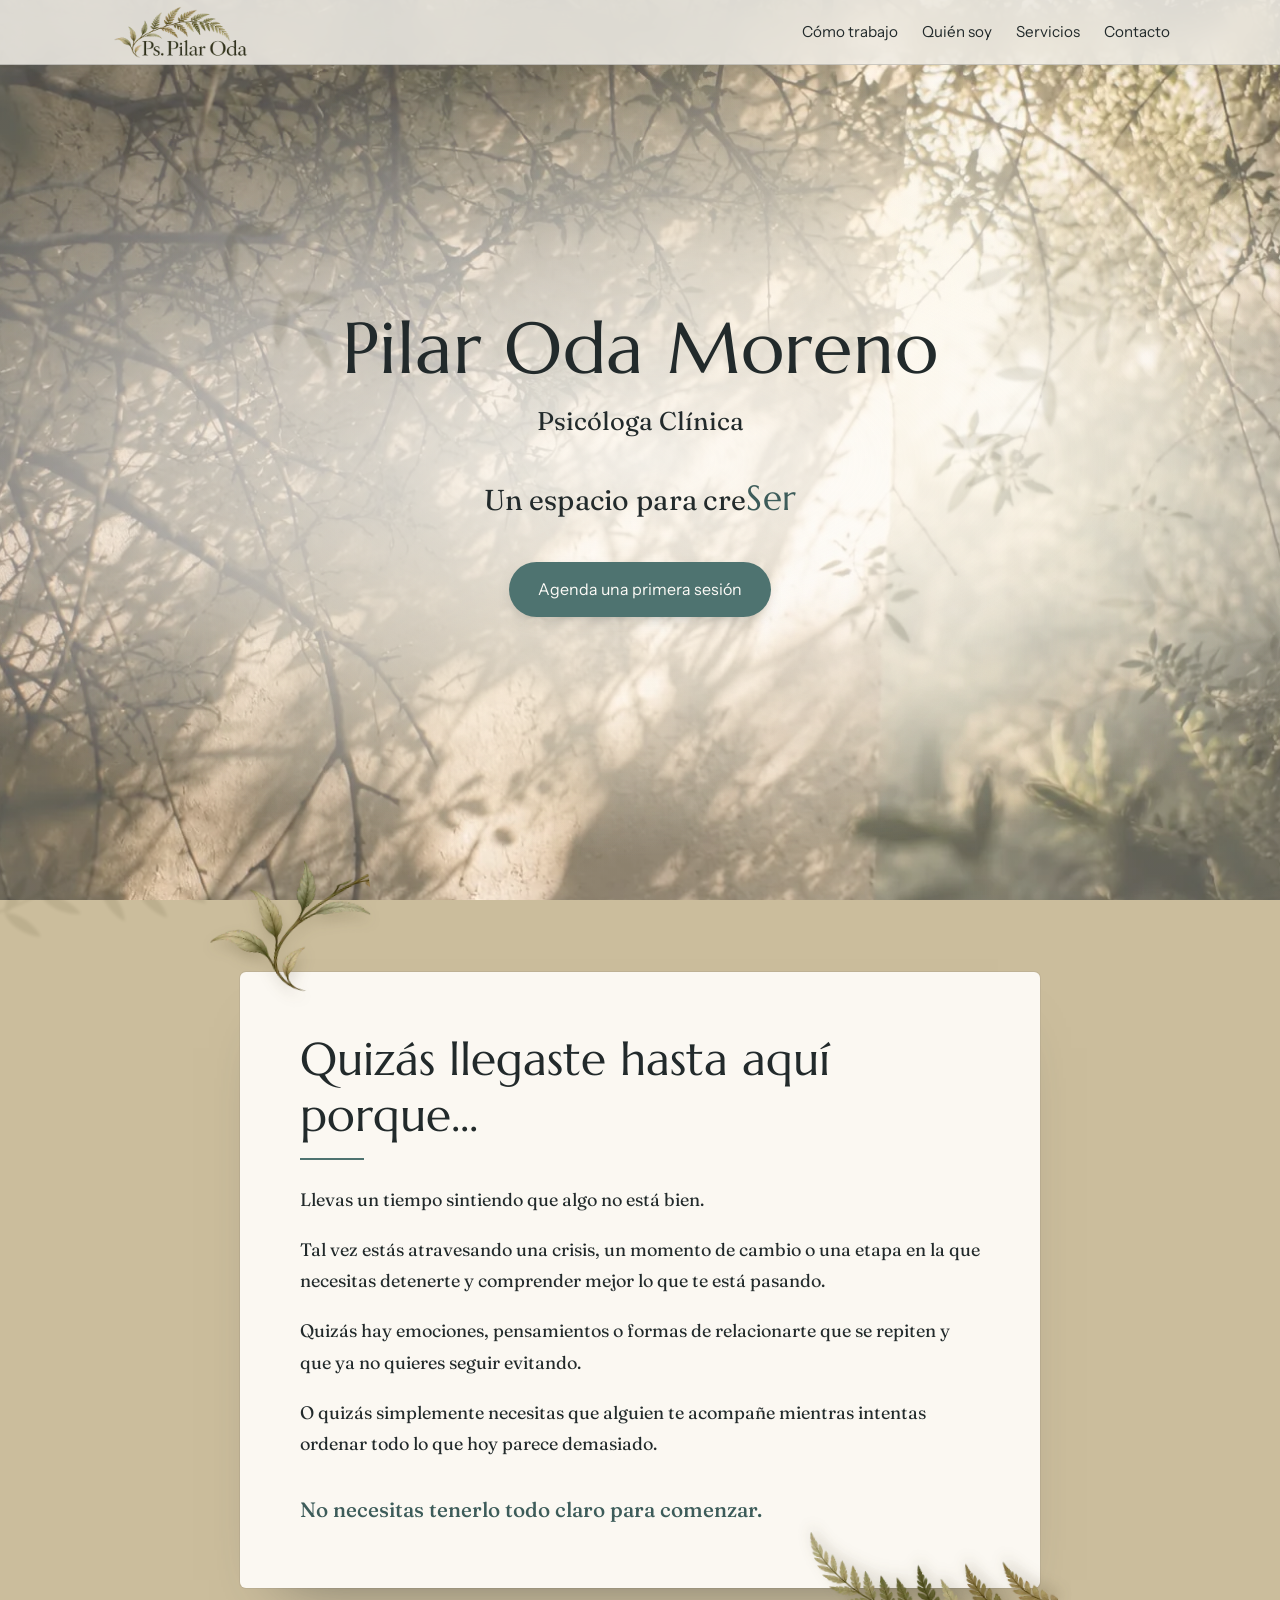
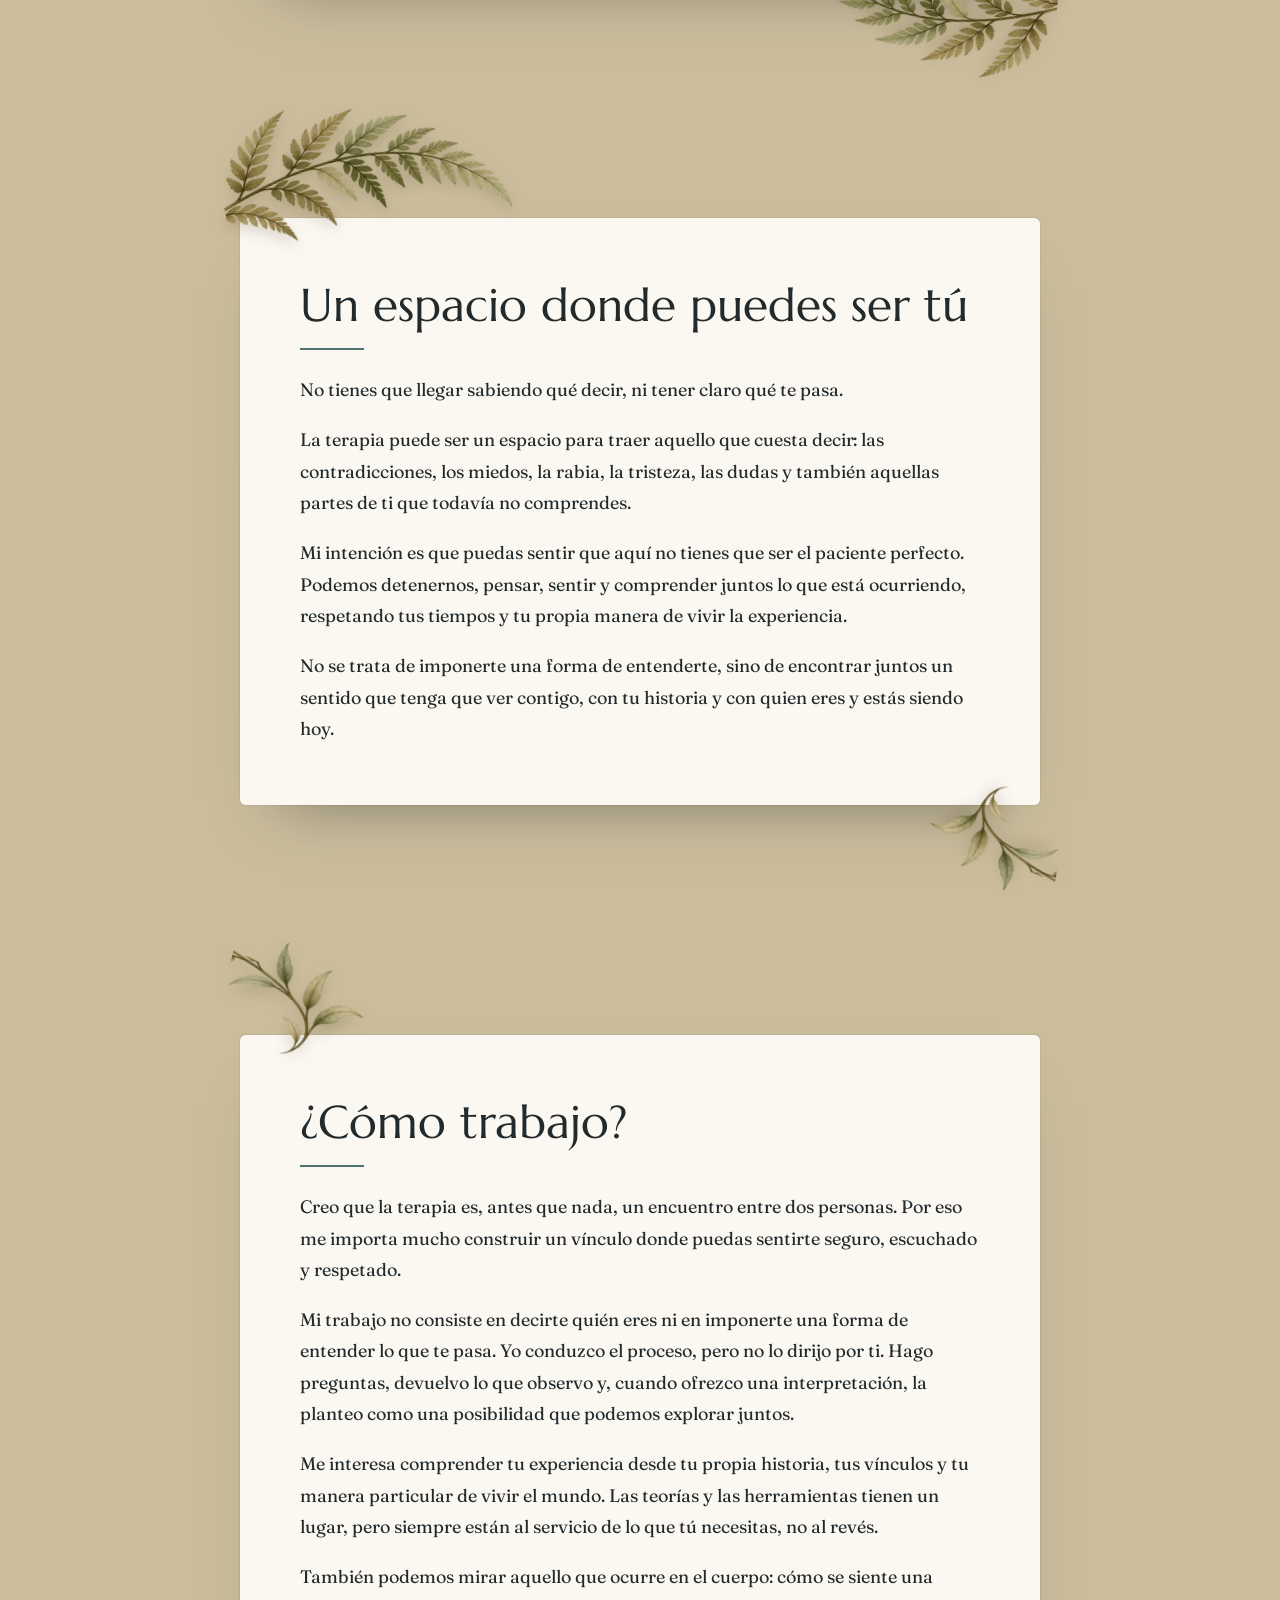
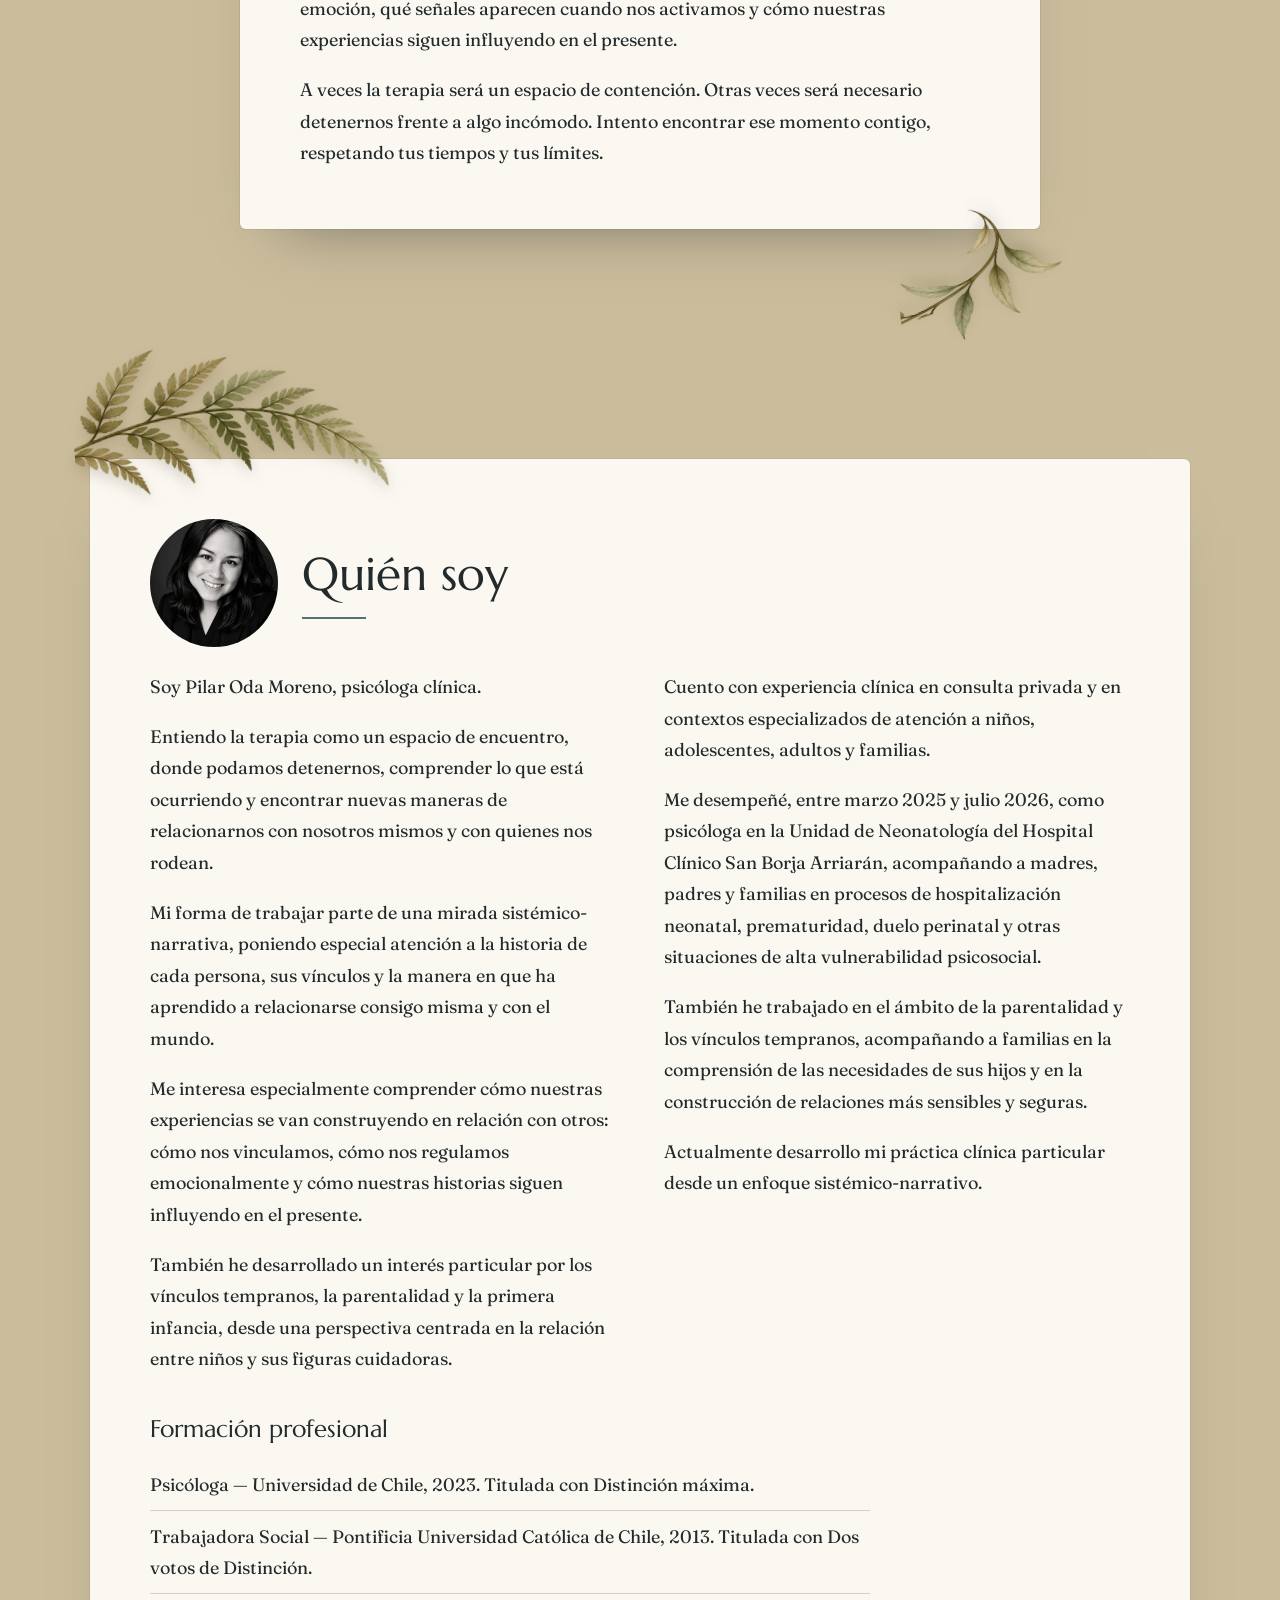
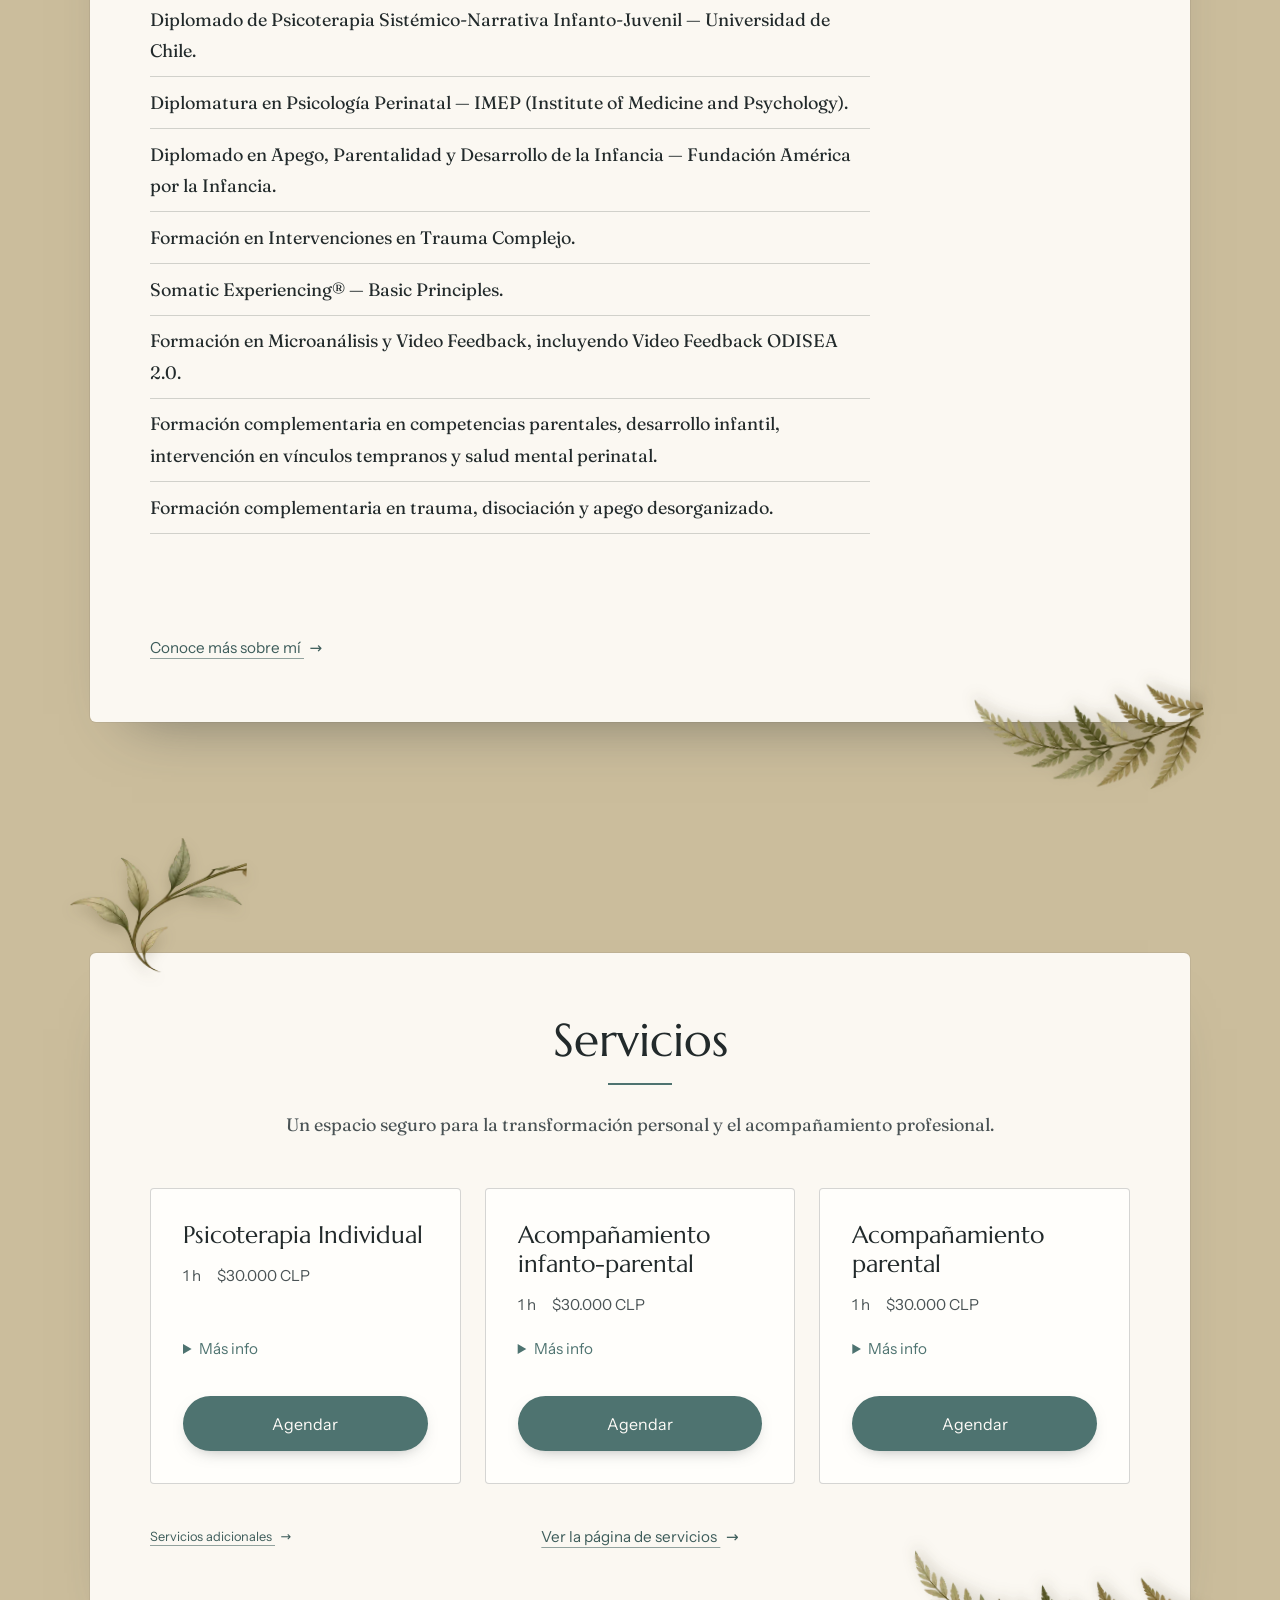
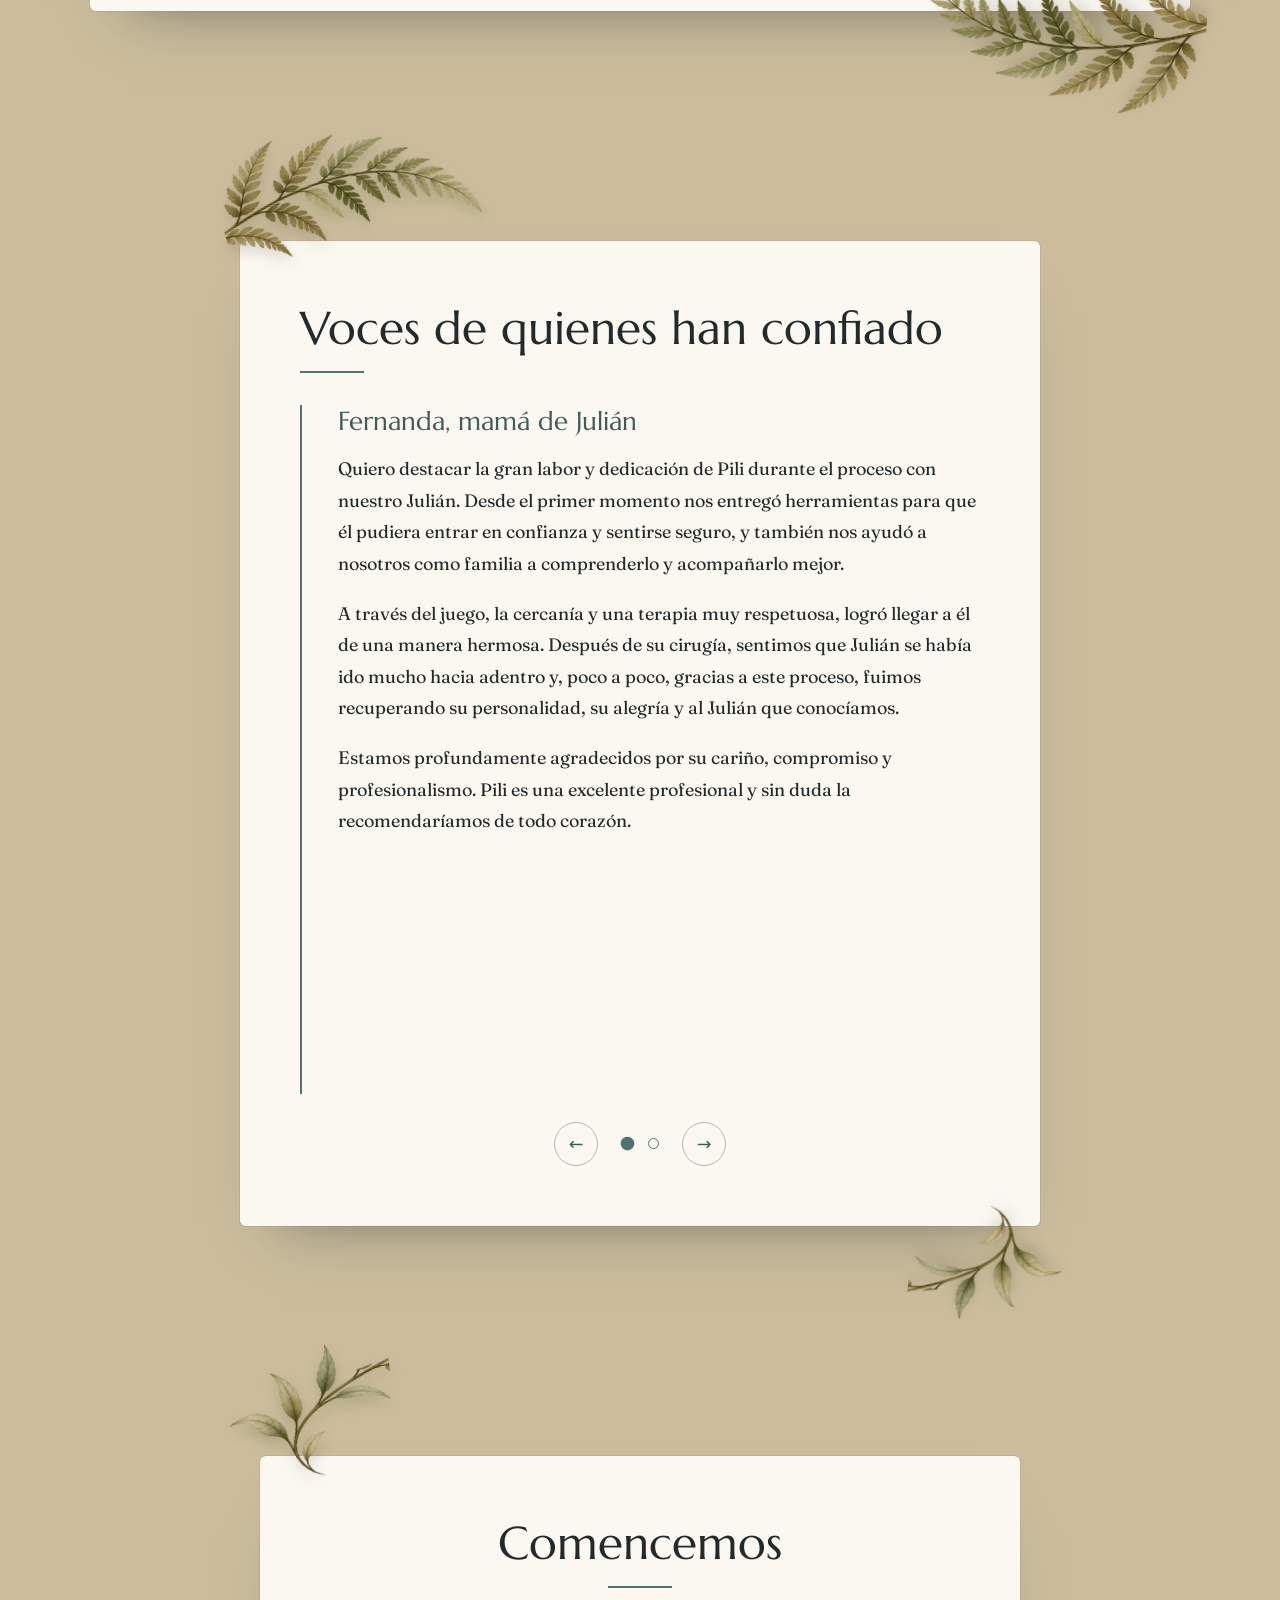
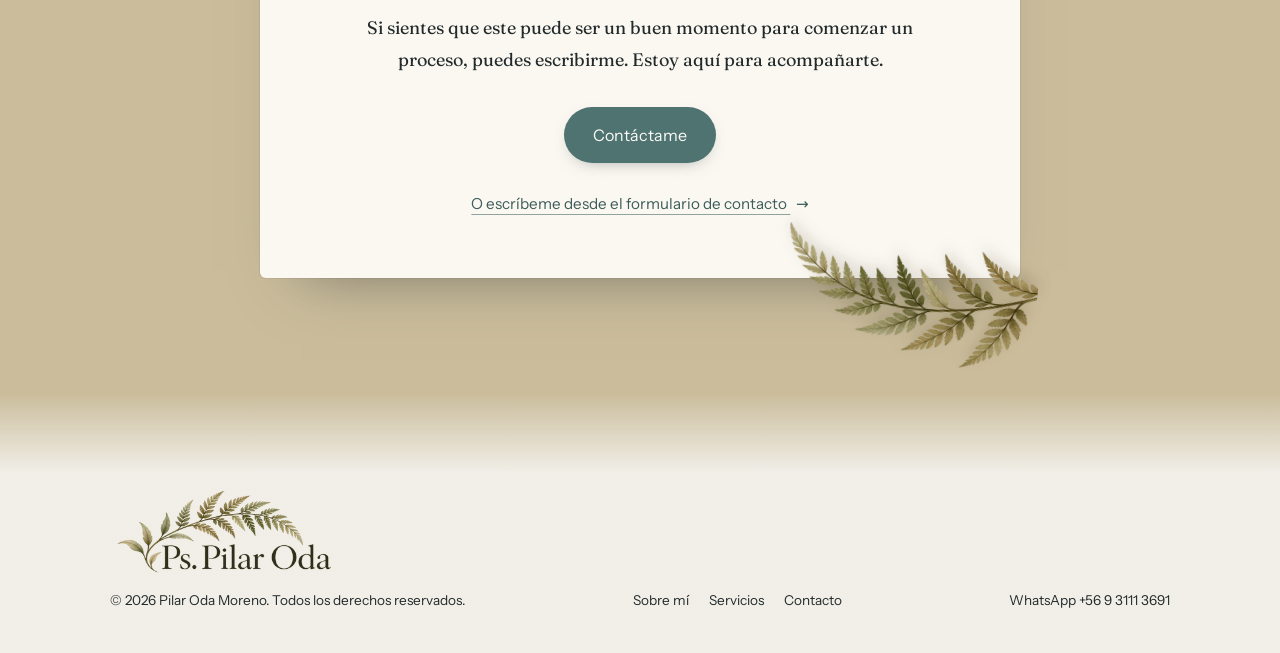
==== commit caf7dad4: "Home: add second testimonial and show testimonials as a carousel Co-Authored-By: Claude Opus 5.5 <no" ====
--- a/index.html
+++ b/index.html
@@ -227,14 +227,26 @@
     <section id="testimonios" class="alt">
       <div class="wrap narrow">
         <h2>Voces de quienes han confiado</h2>
-        <figure class="testimonial">
-          <figcaption>Fernanda, mamá de Julián</figcaption>
-          <blockquote>
-            <p>Quiero destacar la gran labor y dedicación de Pili durante el proceso con nuestro Julián. Desde el primer momento nos entregó herramientas para que él pudiera entrar en confianza y sentirse seguro, y también nos ayudó a nosotros como familia a comprenderlo y acompañarlo mejor.</p>
-            <p>A través del juego, la cercanía y una terapia muy respetuosa, logró llegar a él de una manera hermosa. Después de su cirugía, sentimos que Julián se había ido mucho hacia adentro y, poco a poco, gracias a este proceso, fuimos recuperando su personalidad, su alegría y al Julián que conocíamos.</p>
-            <p>Estamos profundamente agradecidos por su cariño, compromiso y profesionalismo. Pili es una excelente profesional y sin duda la recomendaríamos de todo corazón.</p>
-          </blockquote>
-        </figure>
+        <div class="carousel" role="group" aria-roledescription="carrusel" aria-label="Testimonios">
+          <figure class="testimonial">
+            <figcaption>Fernanda, mamá de Julián</figcaption>
+            <blockquote>
+              <p>Quiero destacar la gran labor y dedicación de Pili durante el proceso con nuestro Julián. Desde el primer momento nos entregó herramientas para que él pudiera entrar en confianza y sentirse seguro, y también nos ayudó a nosotros como familia a comprenderlo y acompañarlo mejor.</p>
+              <p>A través del juego, la cercanía y una terapia muy respetuosa, logró llegar a él de una manera hermosa. Después de su cirugía, sentimos que Julián se había ido mucho hacia adentro y, poco a poco, gracias a este proceso, fuimos recuperando su personalidad, su alegría y al Julián que conocíamos.</p>
+              <p>Estamos profundamente agradecidos por su cariño, compromiso y profesionalismo. Pili es una excelente profesional y sin duda la recomendaríamos de todo corazón.</p>
+            </blockquote>
+          </figure>
+          <figure class="testimonial">
+            <figcaption>Isabel</figcaption>
+            <blockquote>
+              <p>Mi experiencia con Pilar ha sido realmente maravillosa. Fue sorpresiva, comenzó como una experiencia de casualidad, en realidad, sin mayores expectativas, y me encontré con una terapia muy distinta a lo que yo conocía, que me permite explorar con calma, sin apuro, en un espacio muy íntimo, muy tranquilo, mis emociones, sin sentirme en ningún momento juzgada, con mucha tranquilidad.</p>
+              <p>Donde además no es una terapia que sea de una sesión y se termina hasta la sesión siguiente, sino que yo me quedo con tareas, con ejercicios que me permiten continuar en este ritmo de pensar, de autoevaluar, de continuar hasta la sesión que sigue. Por lo tanto, es algo constante.</p>
+              <p>No es que yo hable, me desborde o experimente una emoción y se corte cuando se termina la sesión, sino que yo tengo la posibilidad de seguir trabajando en eso hasta la sesión que sigue. Y ha sido súper trascendente.</p>
+              <p>Me he encontrado con cosas muy bonitas mías, he descubierto emociones distintas y he tenido la posibilidad de reencontrarme con partes de mí que yo sentía, que yo creía más bien que las había perdido.</p>
+              <p>Así que es una experiencia maravillosa y que, si yo tuviera que recomendar, y así lo he hecho, lo haría a ojos cerrados.</p>
+            </blockquote>
+          </figure>
+        </div>
       </div>
     </section>
 
--- a/site.css
+++ b/site.css
@@ -135,6 +135,18 @@
 .testimonial figcaption { font-family:var(--title);font-size:clamp(1.3rem,2.6vw,1.6rem);line-height:1.25;color:var(--accent-dark) }
 .testimonial blockquote { margin-top:1rem }
 .testimonial+.testimonial { margin-top:3rem }
+.js .carousel { display:grid }
+.js .carousel>.testimonial { grid-area:1/1;margin-top:.5rem;opacity:0;visibility:hidden;transform:translateX(32px);transition:opacity .9s var(--ease),transform .9s var(--ease),visibility .9s }
+.js .carousel>.testimonial.past { transform:translateX(-32px) }
+.js .carousel>.testimonial.current { opacity:1;visibility:visible;transform:none }
+.carousel-nav { display:flex;align-items:center;justify-content:center;gap:1rem;margin-top:1.75rem }
+.carousel-nav button { display:grid;place-items:center;padding:0;border:0;background:none;color:var(--accent-dark);cursor:pointer }
+.carousel-nav .step { width:44px;height:44px;border:1px solid rgba(78,115,112,.45);border-radius:50%;font:1.1rem/1 var(--sans);transition:background .35s var(--ease),color .35s var(--ease),transform .35s var(--ease) }
+.carousel-nav .step:hover { background:var(--accent);color:var(--bg);transform:translateY(-2px) }
+.carousel-dots { display:flex }
+.carousel-dots button { width:26px;height:26px }
+.carousel-dots button::before { content:"";width:9px;height:9px;border:1px solid var(--accent);border-radius:50%;transition:background .4s var(--ease),transform .4s var(--ease) }
+.carousel-dots button[aria-current="true"]::before { background:var(--accent);transform:scale(1.25) }
 
 .cta { text-align:center }
 html:not(.js) .cta::before,.cta.seen::before { background:linear-gradient(rgba(242,240,234,.25),rgba(242,240,234,.25)),url('assets/fondo-follaje.webp') center/cover no-repeat }
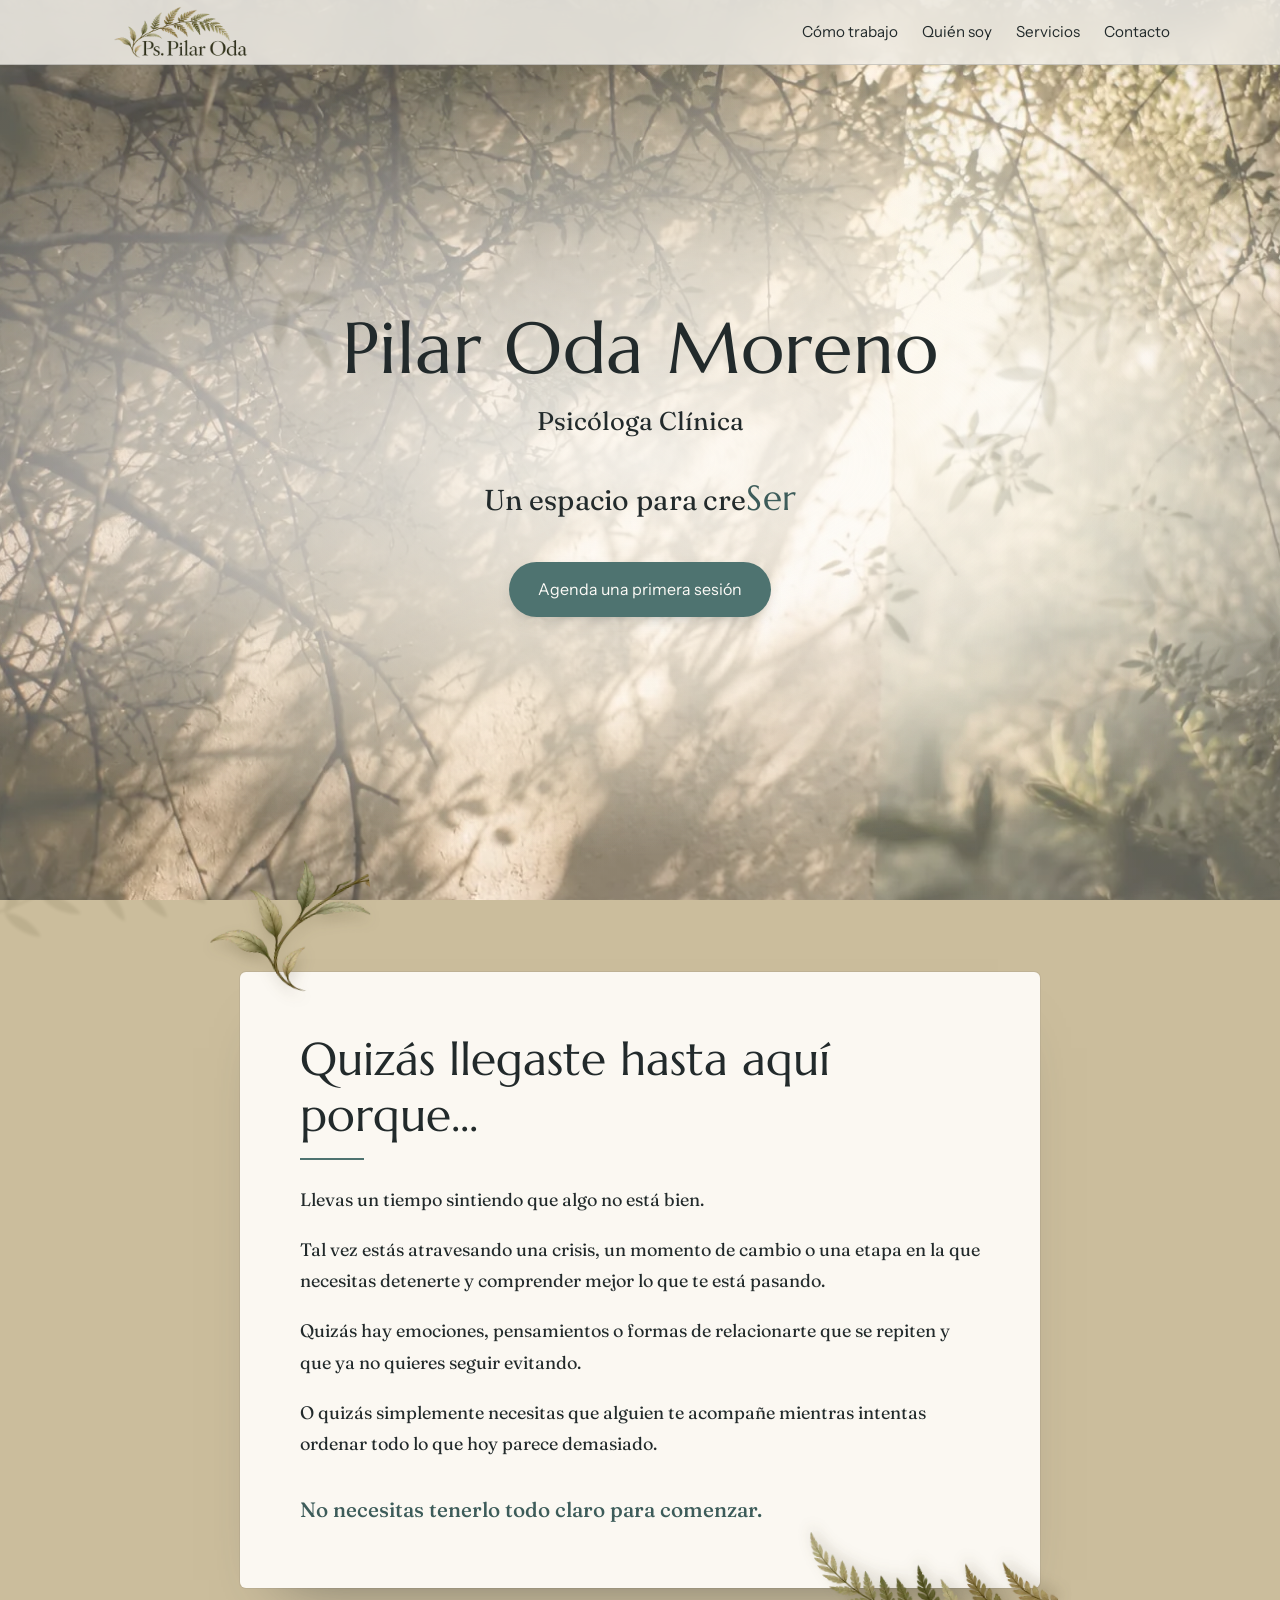
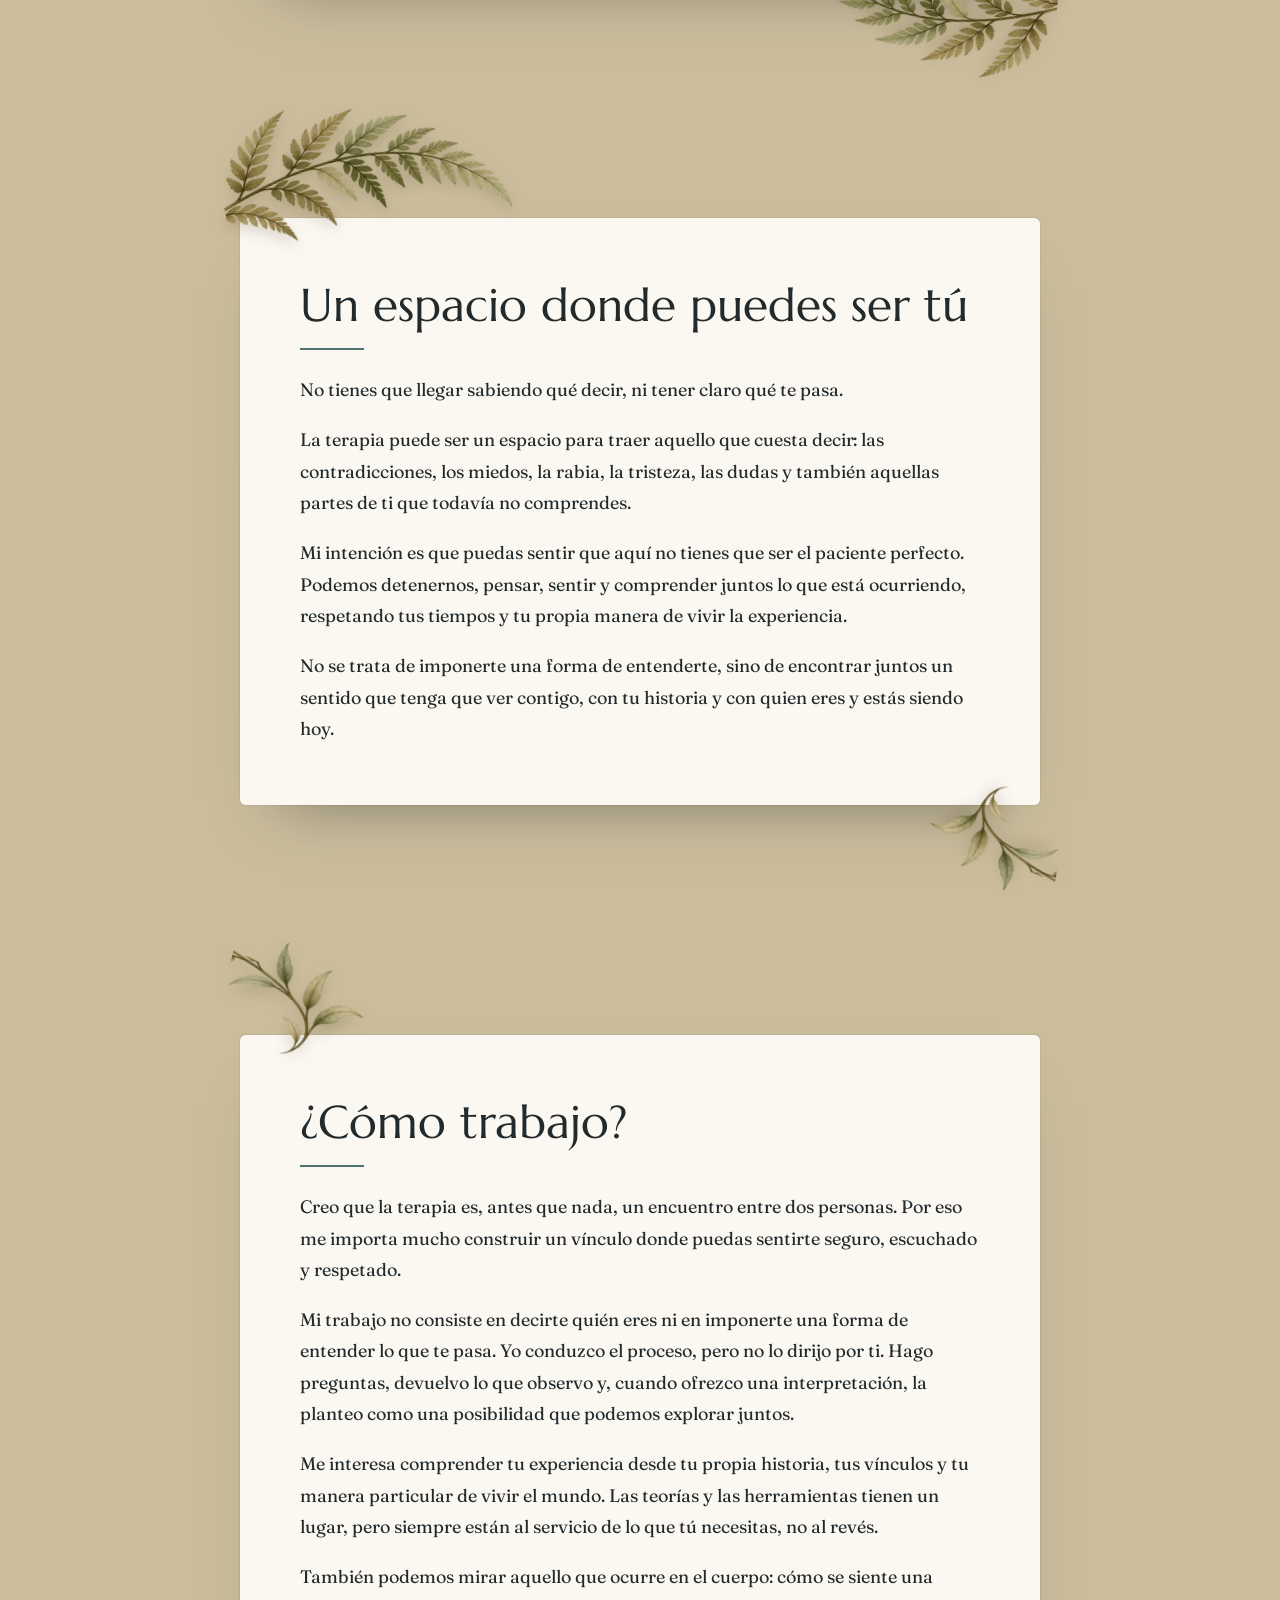
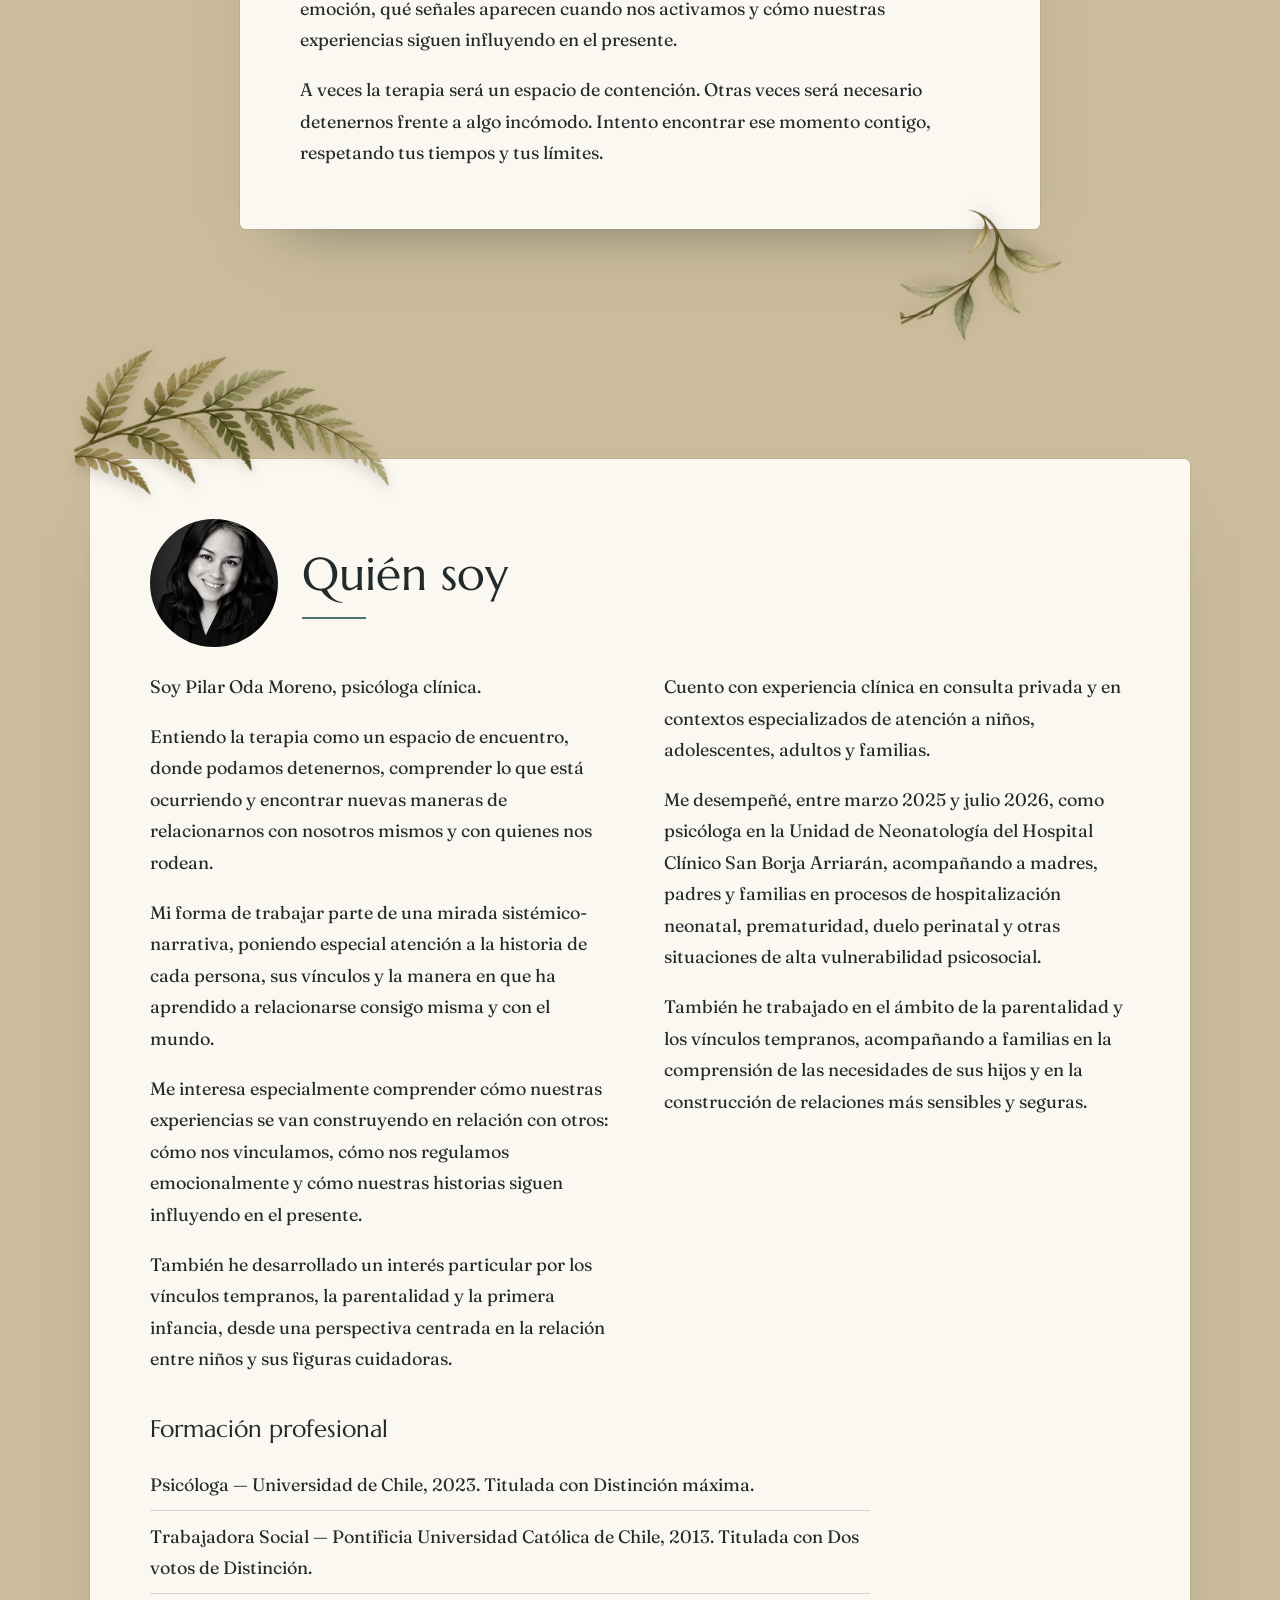
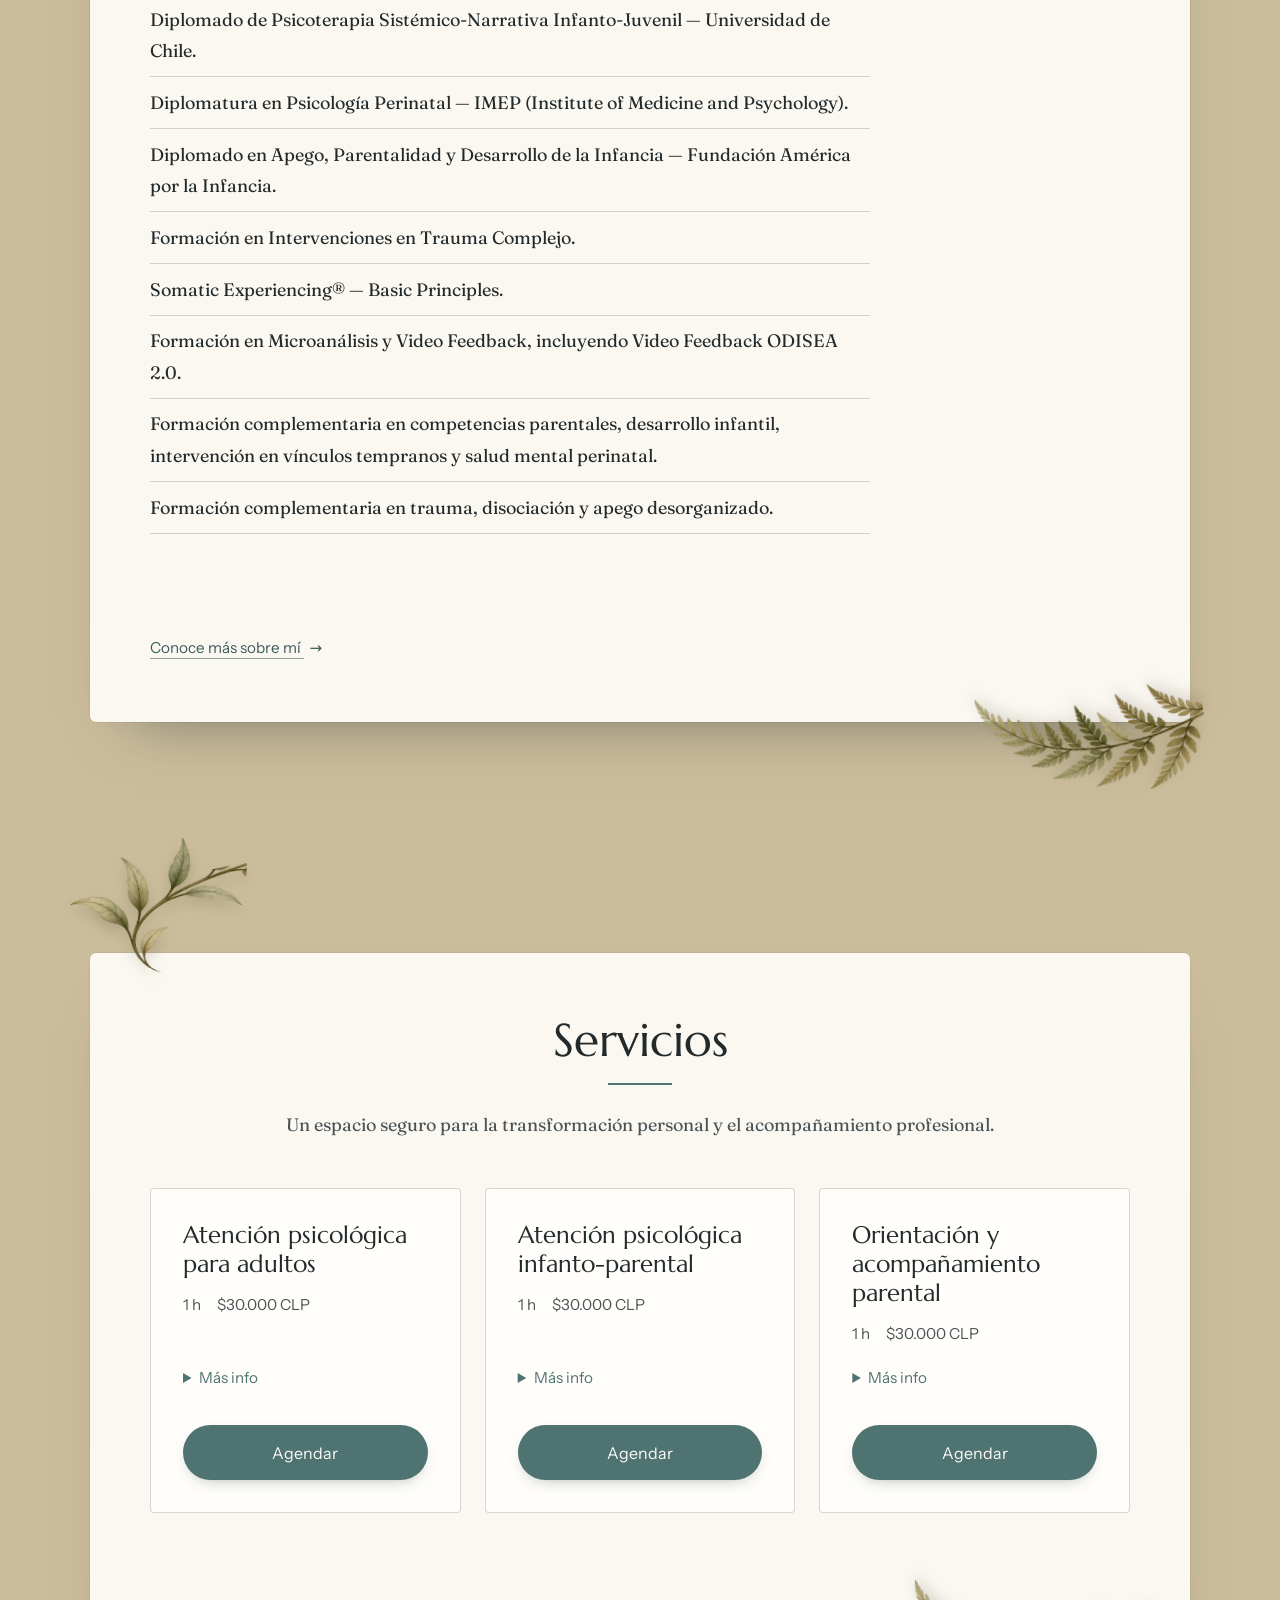
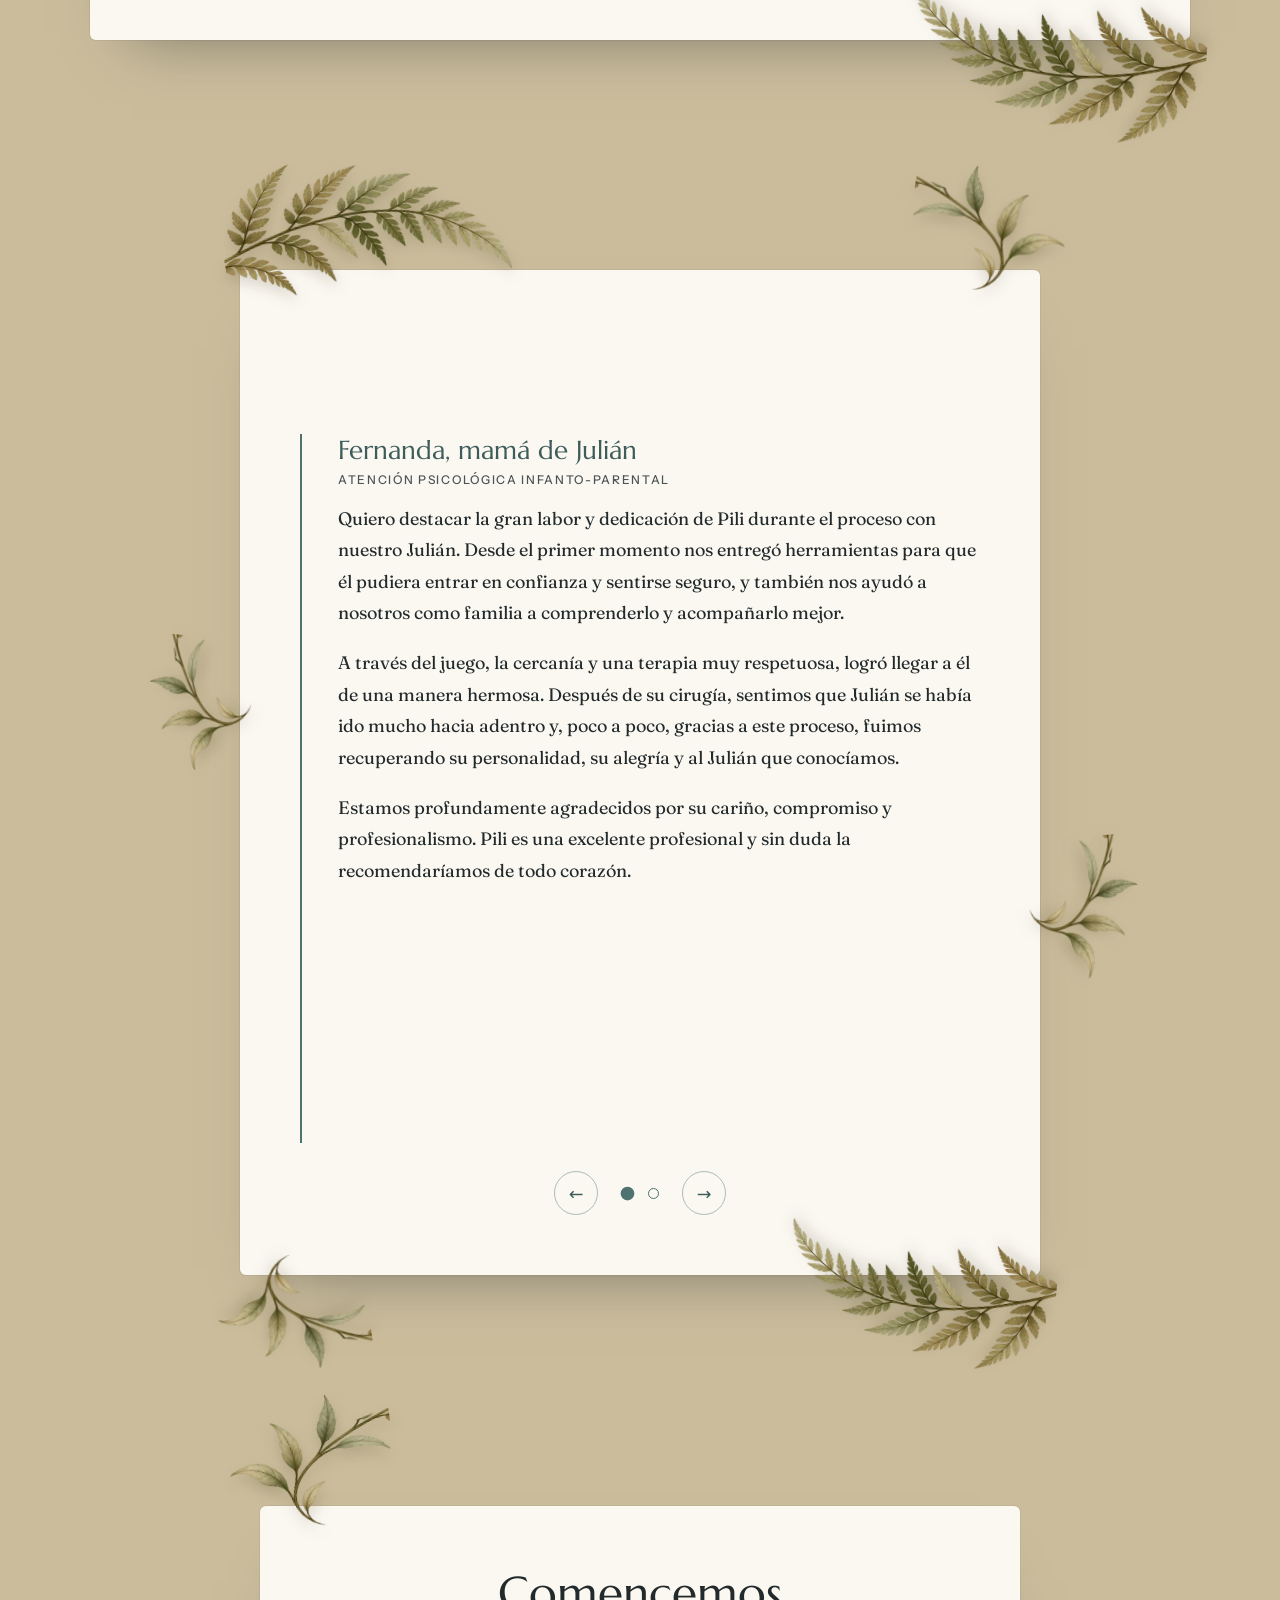
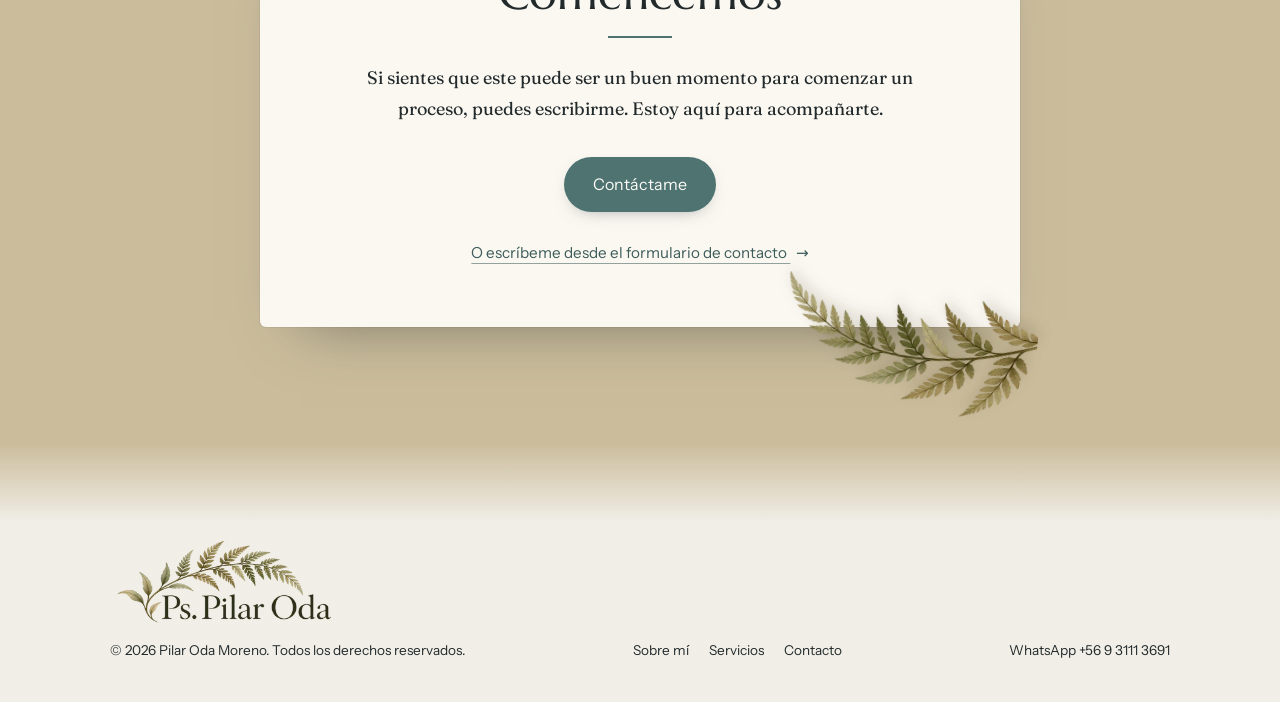
==== commit bd9330f0: "Rename the three services site-wide and label testimonials with their service Co-Authored-By: Claude" ====
--- a/index.html
+++ b/index.html
@@ -4,7 +4,7 @@
   <meta charset="utf-8">
   <meta name="viewport" content="width=device-width, initial-scale=1">
   <title>Terapia sistémica infantil y familiar · Psicóloga Pilar Oda</title>
-  <meta name="description" content="Terapia sistémica infantil y familiar con Pilar Oda Moreno, psicóloga clínica de la Universidad de Chile. Psicoterapia individual y acompañamiento parental e infanto-parental desde un enfoque sistémico-narrativo.">
+  <meta name="description" content="Terapia sistémica infantil y familiar con Pilar Oda Moreno, psicóloga clínica de la Universidad de Chile. Atención psicológica para adultos, atención infanto-parental y orientación y acompañamiento parental, desde un enfoque sistémico-narrativo.">
   <link rel="canonical" href="https://www.pilaroda.cl/">
   <meta name="theme-color" content="#F2F0EA">
   <meta property="og:type" content="website">
@@ -51,7 +51,7 @@
         "image": "https://www.pilaroda.cl/assets/og-image.jpg",
         "email": "oda.pili@gmail.com",
         "telephone": "+56931113691",
-        "description": "Terapia sistémica infantil y familiar: psicoterapia individual y acompañamiento parental e infanto-parental desde un enfoque sistémico-narrativo.",
+        "description": "Terapia sistémica infantil y familiar: atención psicológica para adultos, atención infanto-parental y orientación y acompañamiento parental, desde un enfoque sistémico-narrativo.",
         "areaServed": { "@type": "Country", "name": "Chile" },
         "availableLanguage": "es",
         "priceRange": "$30.000 CLP por sesión",
@@ -193,31 +193,31 @@
         </div>
         <div class="cards">
           <article class="card">
-            <h3>Psicoterapia Individual</h3>
+            <h3>Atención psicológica para adultos</h3>
             <p class="meta"><span>1 h</span><span>$30.000 CLP</span></p>
             <details>
               <summary>Más info</summary>
               <p>Un espacio de psicoterapia para adolescentes, adultos y adultos mayores, desde un enfoque sistémico-narrativo. Trabajaremos juntos aquello que hoy te genera malestar, considerando tu historia, tus vínculos y tu manera particular de vivir lo que te ocurre.</p>
             </details>
-            <a class="btn" href="https://wa.me/56931113691?text=Hola%20Pilar%2C%20me%20interesa%20agendar%20Psicoterapia%20Individual" target="_blank" rel="noopener">Agendar</a>
+            <a class="btn" href="https://wa.me/56931113691?text=Hola%20Pilar%2C%20me%20interesa%20agendar%20Atenci%C3%B3n%20psicol%C3%B3gica%20para%20adultos" target="_blank" rel="noopener">Agendar</a>
           </article>
           <article class="card">
-            <h3>Acompañamiento infanto-parental</h3>
+            <h3>Atención psicológica infanto-parental</h3>
             <p class="meta"><span>1 h</span><span>$30.000 CLP</span></p>
             <details>
               <summary>Más info</summary>
               <p>Espacio de acompañamiento para madres, padres y cuidadores de niños pequeños, especialmente entre 0 y 4 años. Trabajaremos en conjunto para comprender mejor el mundo interno del niño, sus necesidades y las dinámicas que se construyen en la relación. A través del juego vincular, la observación y herramientas de mentalización, buscamos favorecer una relación más sensible, segura y conectada.</p>
             </details>
-            <a class="btn" href="https://wa.me/56931113691?text=Hola%20Pilar%2C%20me%20interesa%20agendar%20Acompa%C3%B1amiento%20infanto-parental" target="_blank" rel="noopener">Agendar</a>
+            <a class="btn" href="https://wa.me/56931113691?text=Hola%20Pilar%2C%20me%20interesa%20agendar%20Atenci%C3%B3n%20psicol%C3%B3gica%20infanto-parental" target="_blank" rel="noopener">Agendar</a>
           </article>
           <article class="card">
-            <h3>Acompañamiento parental</h3>
+            <h3>Orientación y acompañamiento parental</h3>
             <p class="meta"><span>1 h</span><span>$30.000 CLP</span></p>
             <details>
               <summary>Más info</summary>
               <p>Un espacio para madres, padres y cuidadores que quieren comprender mejor lo que está ocurriendo en la relación con sus hijos y sentirse más seguros en su rol parental. Exploraremos las necesidades del niño, las propias experiencias y emociones que se movilizan en la crianza, y las dinámicas que se construyen en el vínculo, buscando nuevas formas de responder y acompañar.</p>
             </details>
-            <a class="btn" href="https://wa.me/56931113691?text=Hola%20Pilar%2C%20me%20interesa%20agendar%20Acompa%C3%B1amiento%20parental" target="_blank" rel="noopener">Agendar</a>
+            <a class="btn" href="https://wa.me/56931113691?text=Hola%20Pilar%2C%20me%20interesa%20agendar%20Orientaci%C3%B3n%20y%20acompa%C3%B1amiento%20parental" target="_blank" rel="noopener">Agendar</a>
           </article>
         </div>
         <p class="services-more"><a class="more extra-link" href="servicios.html#adicionales">Servicios adicionales <span aria-hidden="true">→</span></a><a class="more" href="servicios.html">Ver la página de servicios <span aria-hidden="true">→</span></a></p>
@@ -229,7 +229,7 @@
         <h2>Voces de quienes han confiado</h2>
         <div class="carousel" role="group" aria-roledescription="carrusel" aria-label="Testimonios">
           <figure class="testimonial">
-            <figcaption>Fernanda, mamá de Julián</figcaption>
+            <figcaption>Fernanda, mamá de Julián<span>Atención psicológica infanto-parental</span></figcaption>
             <blockquote>
               <p>Quiero destacar la gran labor y dedicación de Pili durante el proceso con nuestro Julián. Desde el primer momento nos entregó herramientas para que él pudiera entrar en confianza y sentirse seguro, y también nos ayudó a nosotros como familia a comprenderlo y acompañarlo mejor.</p>
               <p>A través del juego, la cercanía y una terapia muy respetuosa, logró llegar a él de una manera hermosa. Después de su cirugía, sentimos que Julián se había ido mucho hacia adentro y, poco a poco, gracias a este proceso, fuimos recuperando su personalidad, su alegría y al Julián que conocíamos.</p>
@@ -237,7 +237,7 @@
             </blockquote>
           </figure>
           <figure class="testimonial">
-            <figcaption>Isabel</figcaption>
+            <figcaption>Isabel<span>Atención psicológica para adultos</span></figcaption>
             <blockquote>
               <p>Mi experiencia con Pilar ha sido realmente maravillosa. Fue sorpresiva, comenzó como una experiencia de casualidad, en realidad, sin mayores expectativas, y me encontré con una terapia muy distinta a lo que yo conocía, que me permite explorar con calma, sin apuro, en un espacio muy íntimo, muy tranquilo, mis emociones, sin sentirme en ningún momento juzgada, con mucha tranquilidad.</p>
               <p>Donde además no es una terapia que sea de una sesión y se termina hasta la sesión siguiente, sino que yo me quedo con tareas, con ejercicios que me permiten continuar en este ritmo de pensar, de autoevaluar, de continuar hasta la sesión que sigue. Por lo tanto, es algo constante.</p>
--- a/site.css
+++ b/site.css
@@ -133,6 +133,7 @@
 
 .testimonial { margin-top:.5rem;padding-left:clamp(1.25rem,4vw,2.25rem);border-left:2px solid var(--accent) }
 .testimonial figcaption { font-family:var(--title);font-size:clamp(1.3rem,2.6vw,1.6rem);line-height:1.25;color:var(--accent-dark) }
+.testimonial figcaption span { display:block;margin-top:.35rem;font-family:var(--sans);font-size:.75rem;font-weight:500;letter-spacing:.14em;text-transform:uppercase;color:var(--muted) }
 .testimonial blockquote { margin-top:1rem }
 .testimonial+.testimonial { margin-top:3rem }
 .js .carousel { display:grid }
@@ -246,7 +247,17 @@
 .sprig.br.rama { right:-22px;top:calc(100% - 20px);transform-origin:50% 50%;transform:rotate(calc(180deg + var(--r,0deg))) scaleX(var(--m,1)) }
 .sprig.tl.helecho { left:-16px;bottom:100%;transform:translateY(34%) rotate(var(--r,0deg)) }
 .sprig.br.helecho { right:-16px;top:100%;transform-origin:50% 50%;transform:translateY(-34%) rotate(calc(180deg + var(--r,0deg))) }
+.sprig.tr.rama { right:-22px;bottom:calc(100% - 20px);transform:rotate(var(--r,0deg)) scaleX(var(--m,1)) }
+.sprig.bl.rama { left:-22px;top:calc(100% - 20px);transform-origin:50% 50%;transform:rotate(calc(180deg + var(--r,0deg))) scaleX(var(--m,1)) }
+.sprig.tr.helecho { right:-16px;bottom:100%;transform-origin:50% 50%;transform:translateY(34%) scaleX(-1) rotate(var(--r,0deg)) }
+.sprig.bl.helecho { left:-16px;top:100%;transform-origin:50% 50%;transform:translateY(-34%) scaleY(-1) rotate(var(--r,0deg)) }
+.sprig.ml { right:calc(100% - 26px);top:var(--y,45%);transform-origin:50% 50%;transform:rotate(calc(-90deg + var(--r,0deg))) scaleX(var(--m,1)) }
+.sprig.mr { left:calc(100% - 26px);top:var(--y,45%);transform-origin:50% 50%;transform:rotate(calc(90deg + var(--r,0deg))) scaleX(var(--m,1)) }
 .sprig.br { --wait:.9s }
+.sprig.tr { --wait:.65s }
+.sprig.bl { --wait:1.15s }
+.sprig.ml,.sprig.mr { --wait:1.4s }
+@media(max-width:900px) { .sprig.ml,.sprig.mr { display:none } }
 .js [data-reveal="panel"]:not(.in) .sprig>span { opacity:0;transform:scale(.15) rotate(-24deg) }
 @keyframes sprig-sway { from { transform:rotate(-1.6deg) } to { transform:rotate(2.2deg) } }
 
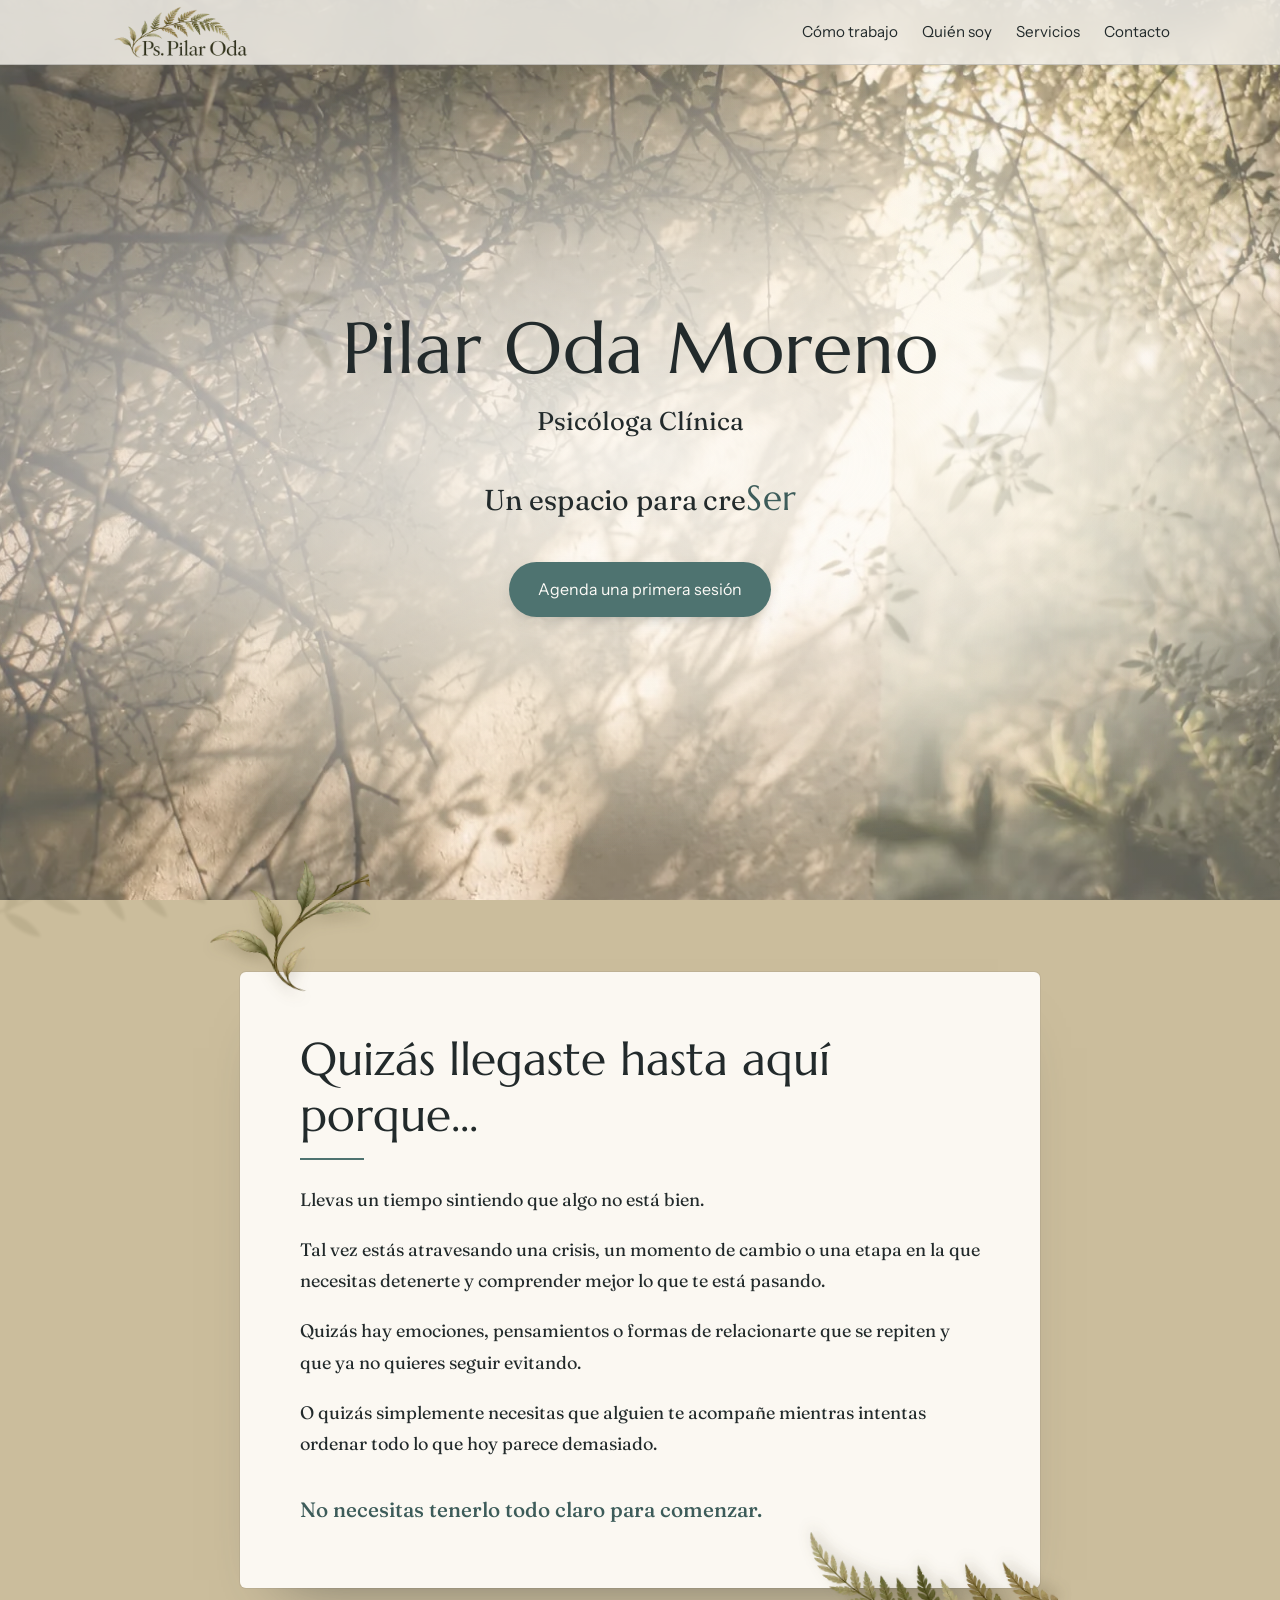
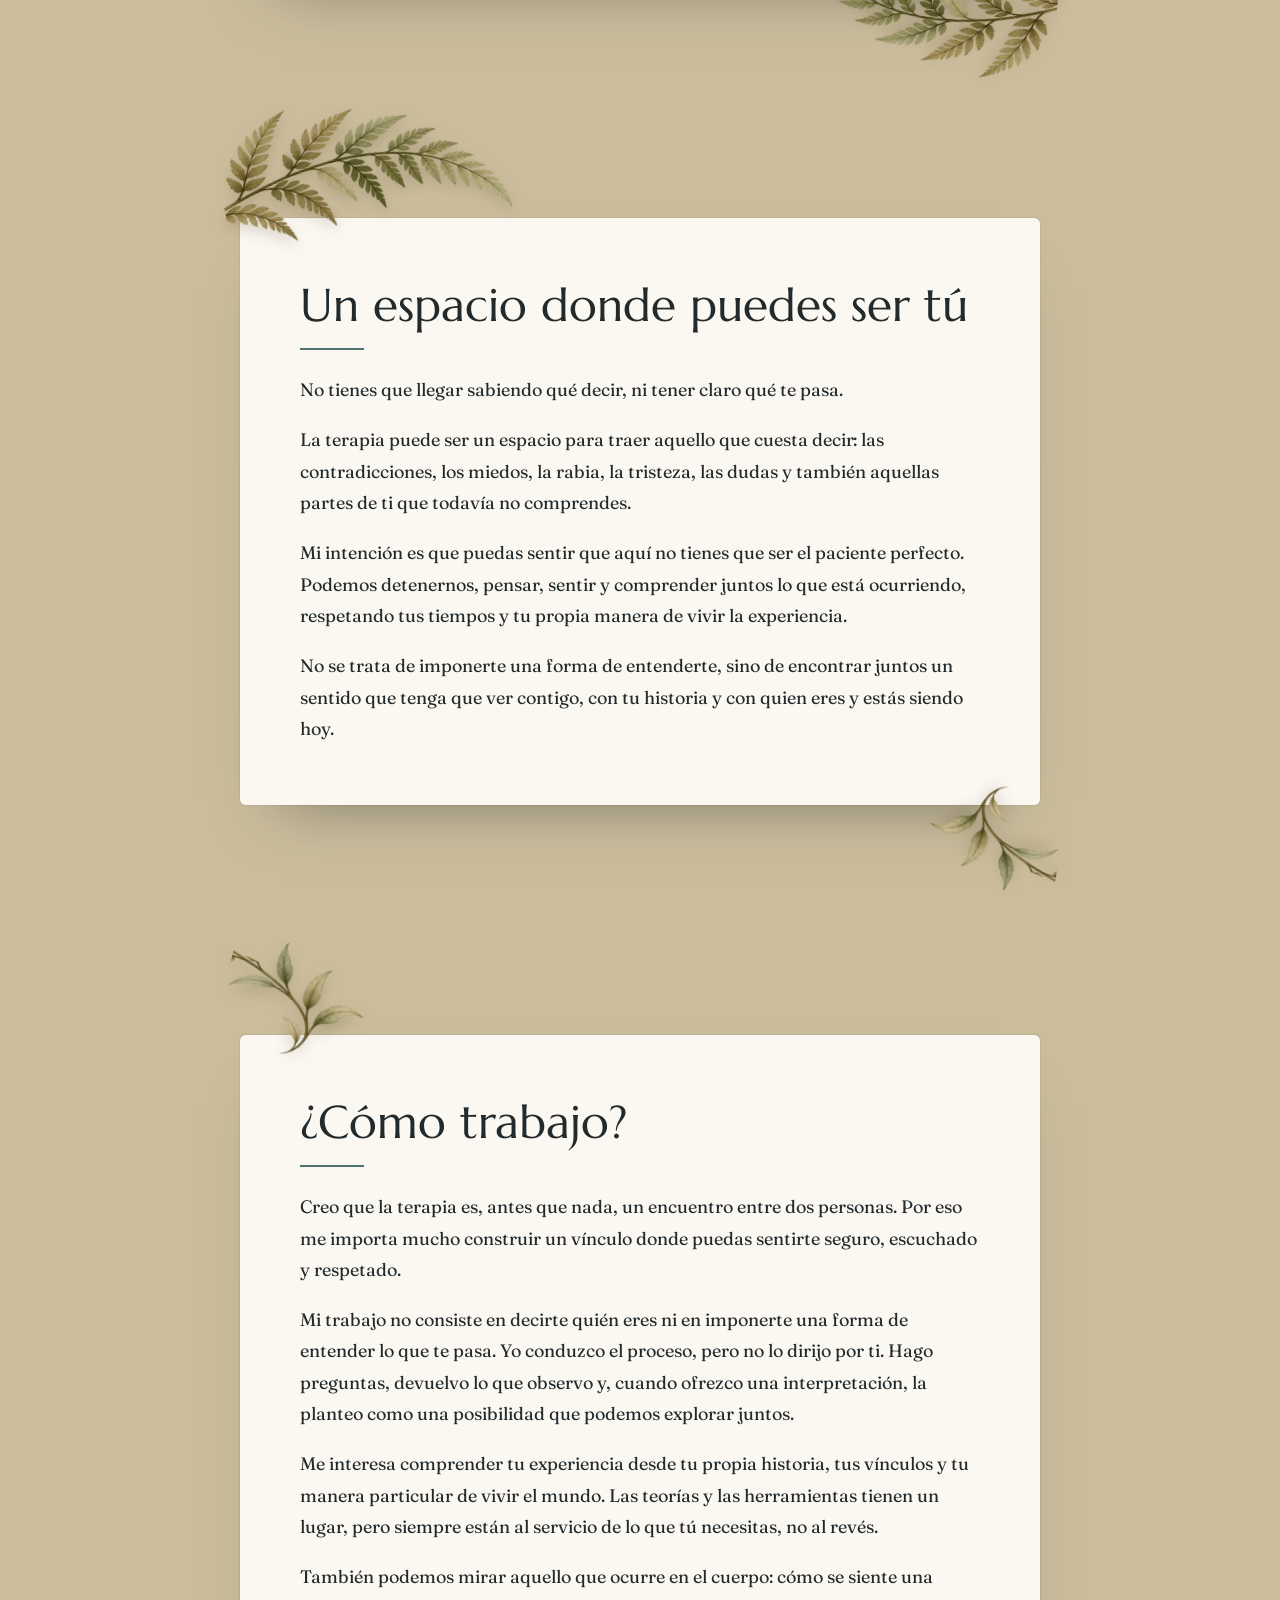
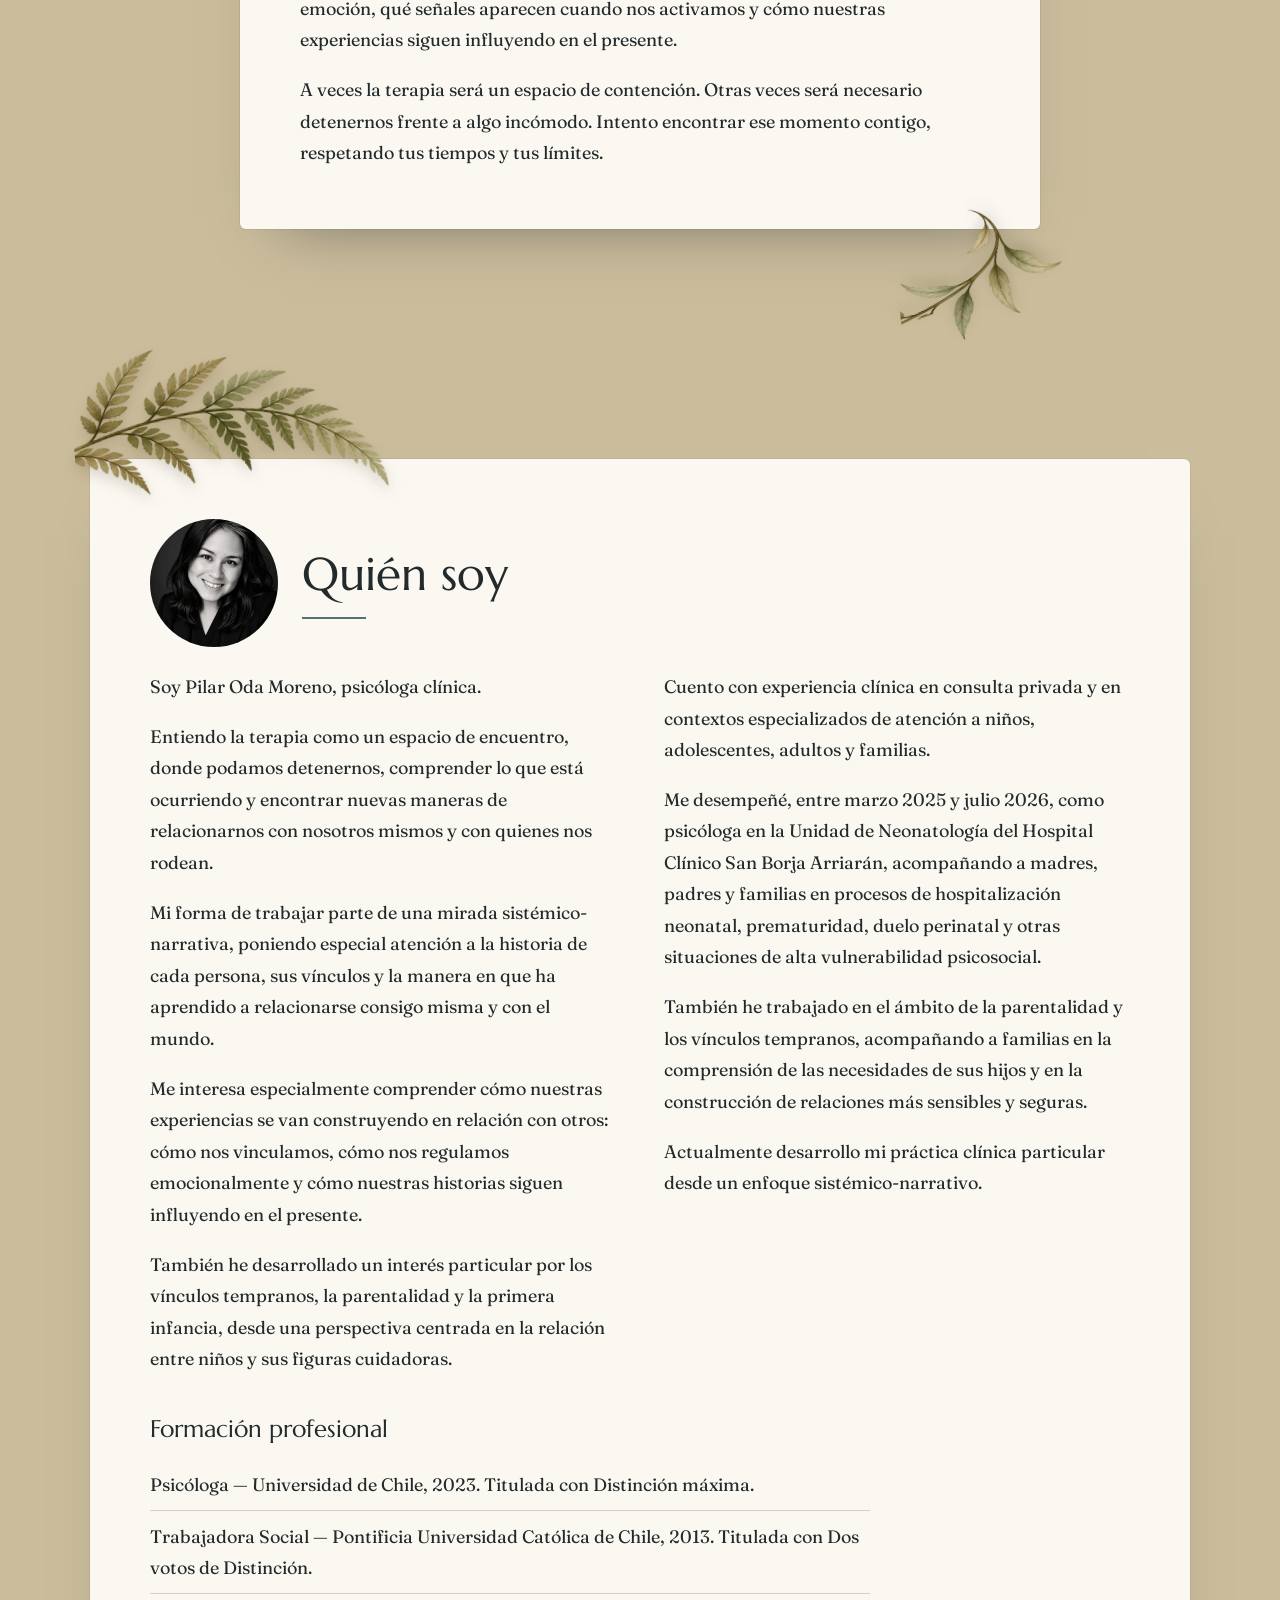
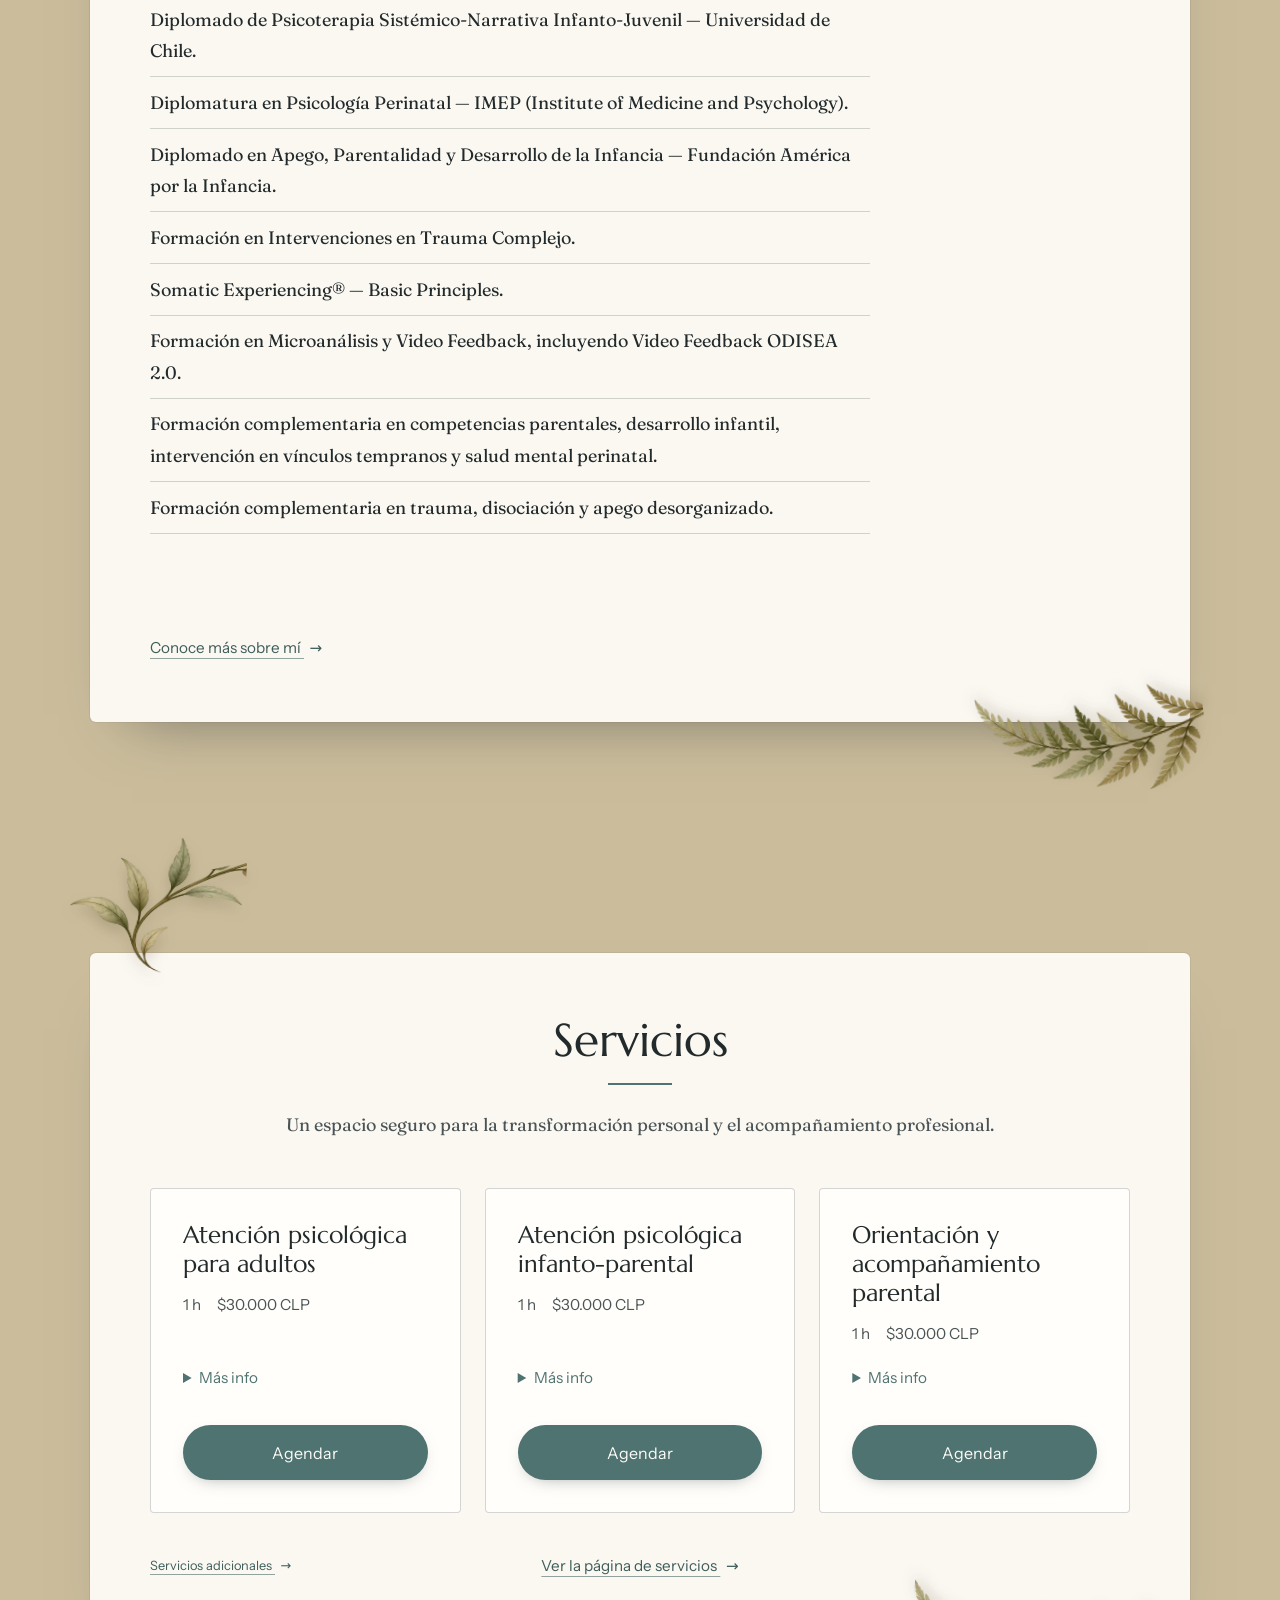
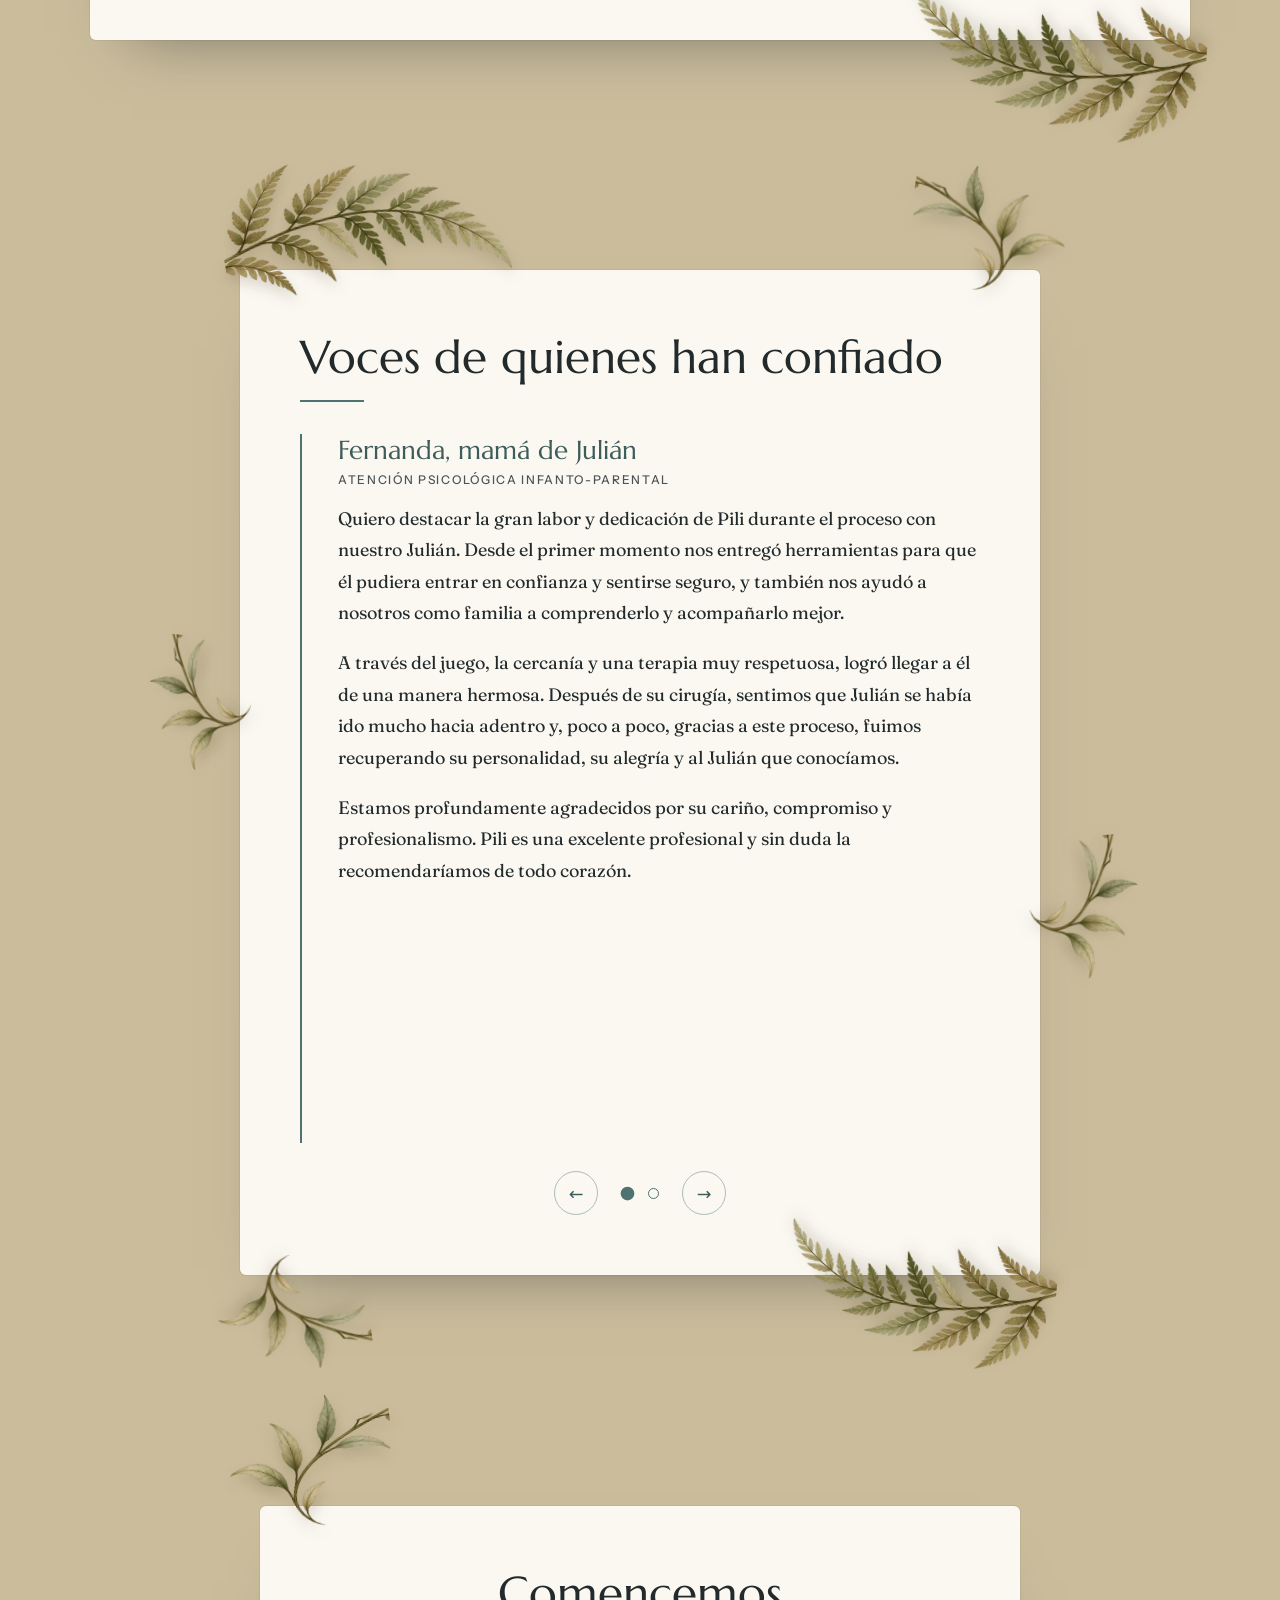
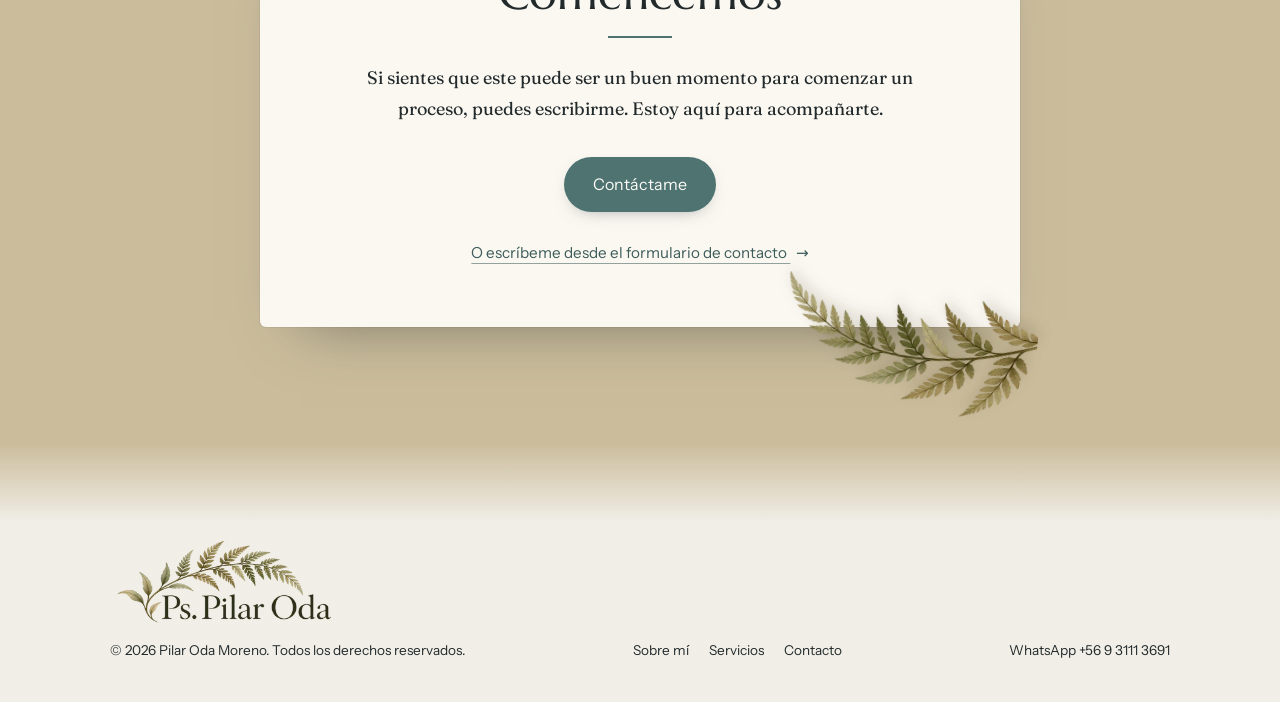
==== commit 3f4e481c: "Align the adult service description with its name Co-Authored-By: Claude Opus 5.5 <noreply@anthropic" ====
--- a/index.html
+++ b/index.html
@@ -197,7 +197,7 @@
             <p class="meta"><span>1 h</span><span>$30.000 CLP</span></p>
             <details>
               <summary>Más info</summary>
-              <p>Un espacio de psicoterapia para adolescentes, adultos y adultos mayores, desde un enfoque sistémico-narrativo. Trabajaremos juntos aquello que hoy te genera malestar, considerando tu historia, tus vínculos y tu manera particular de vivir lo que te ocurre.</p>
+              <p>Un espacio de psicoterapia para adultos y adultos mayores, desde un enfoque sistémico-narrativo. Trabajaremos juntos aquello que hoy te genera malestar, considerando tu historia, tus vínculos y tu manera particular de vivir lo que te ocurre.</p>
             </details>
             <a class="btn" href="https://wa.me/56931113691?text=Hola%20Pilar%2C%20me%20interesa%20agendar%20Atenci%C3%B3n%20psicol%C3%B3gica%20para%20adultos" target="_blank" rel="noopener">Agendar</a>
           </article>
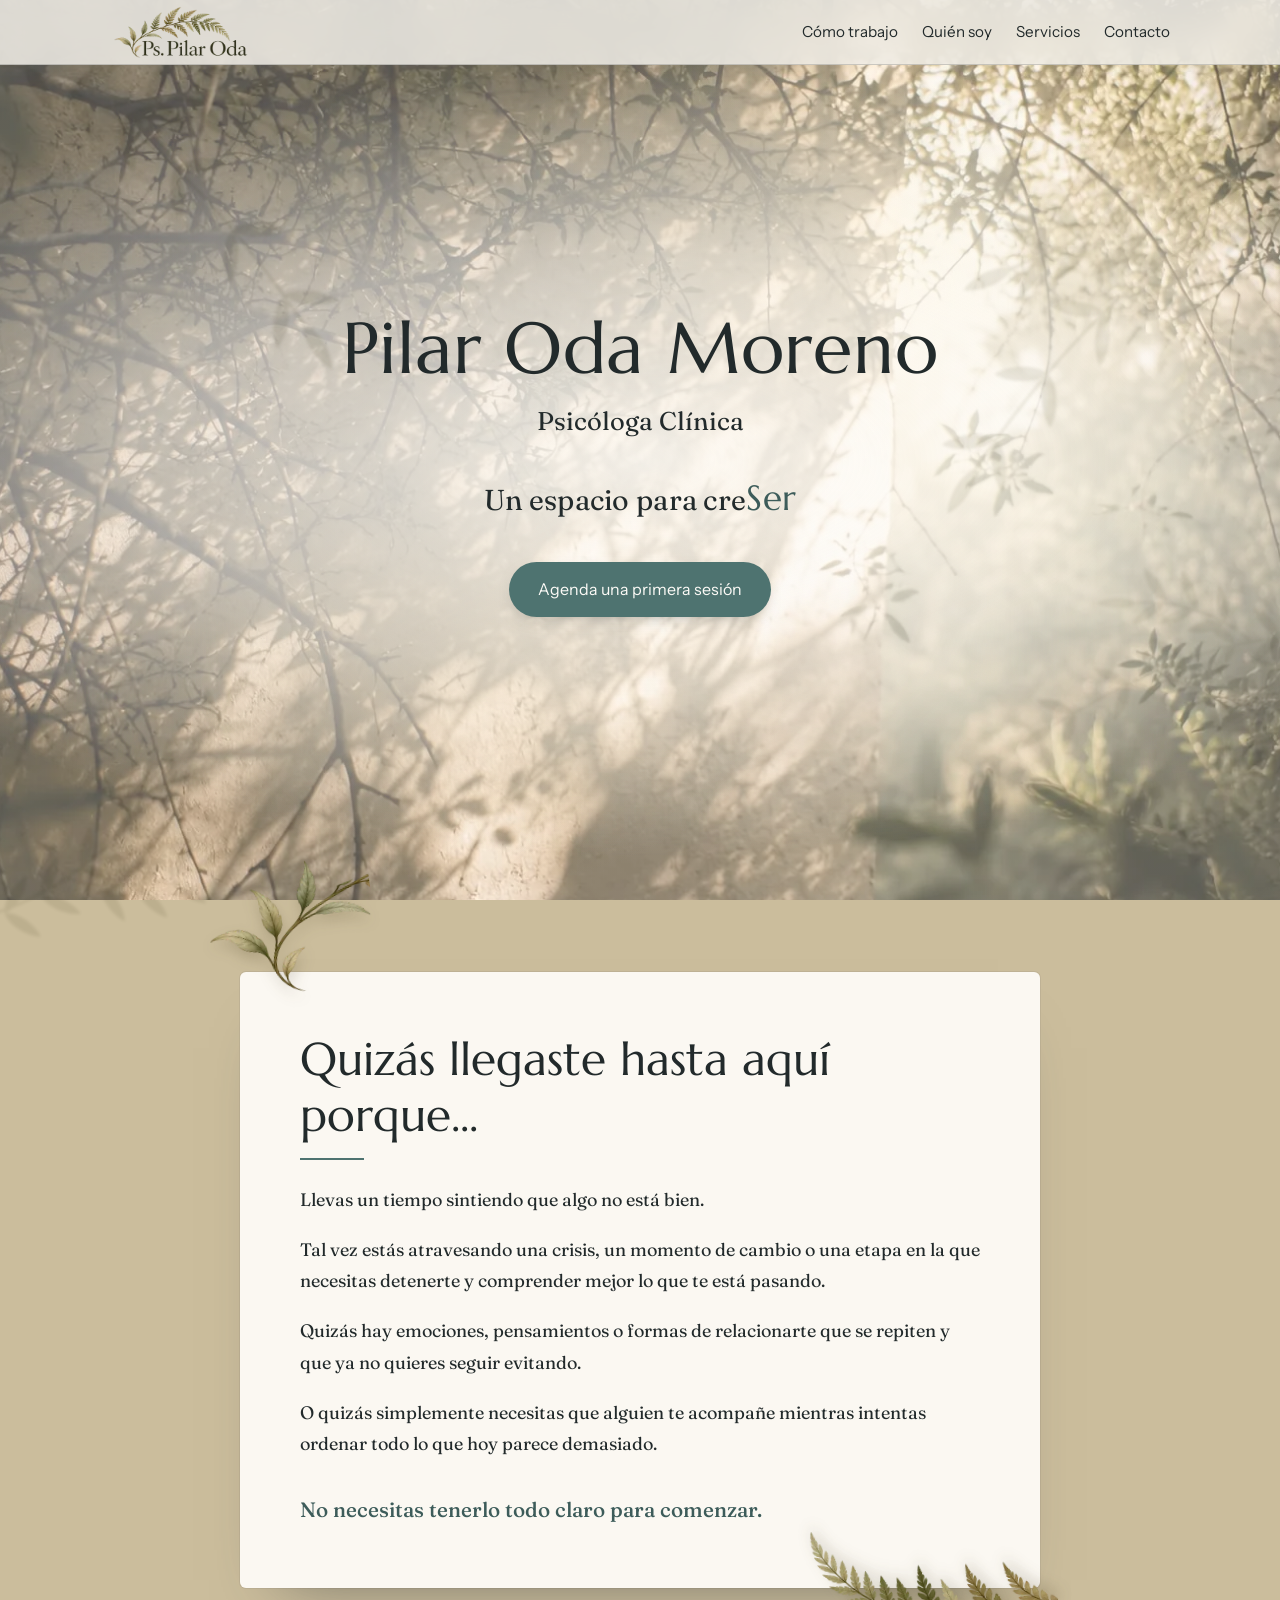
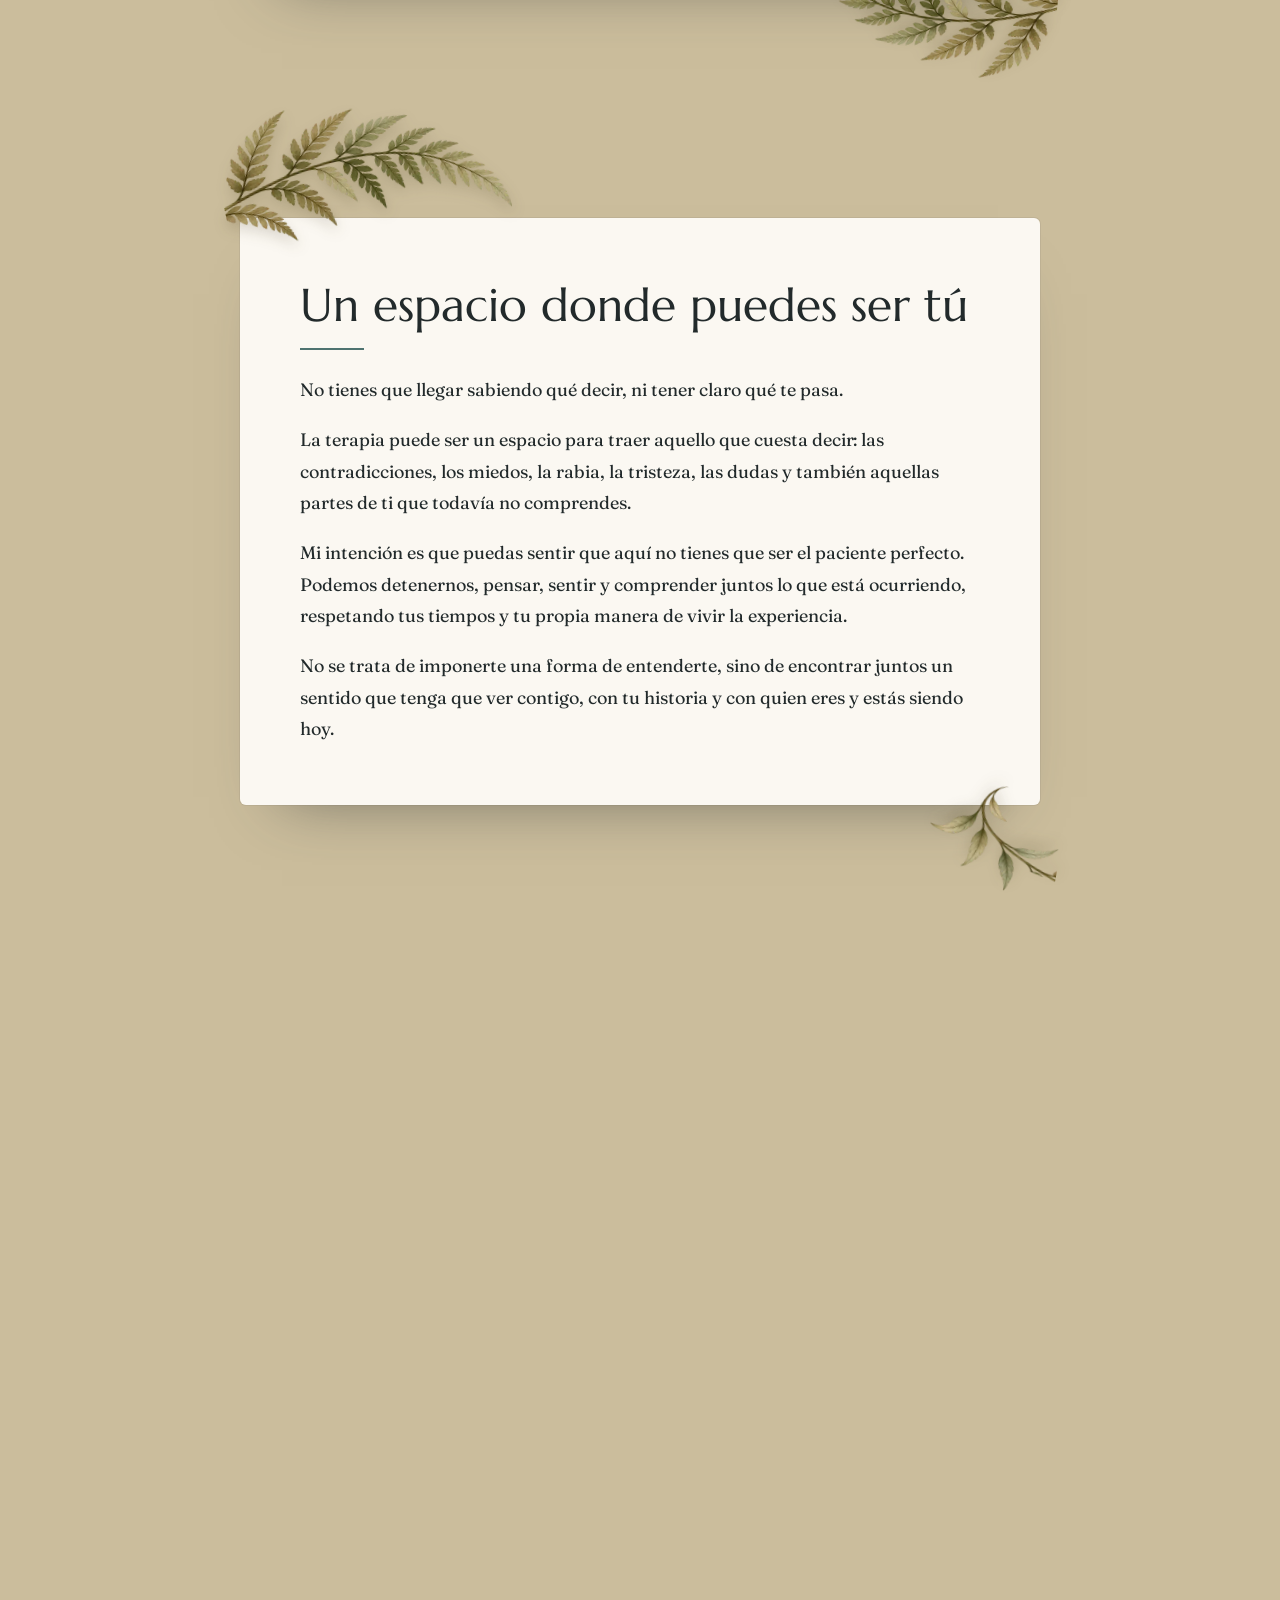
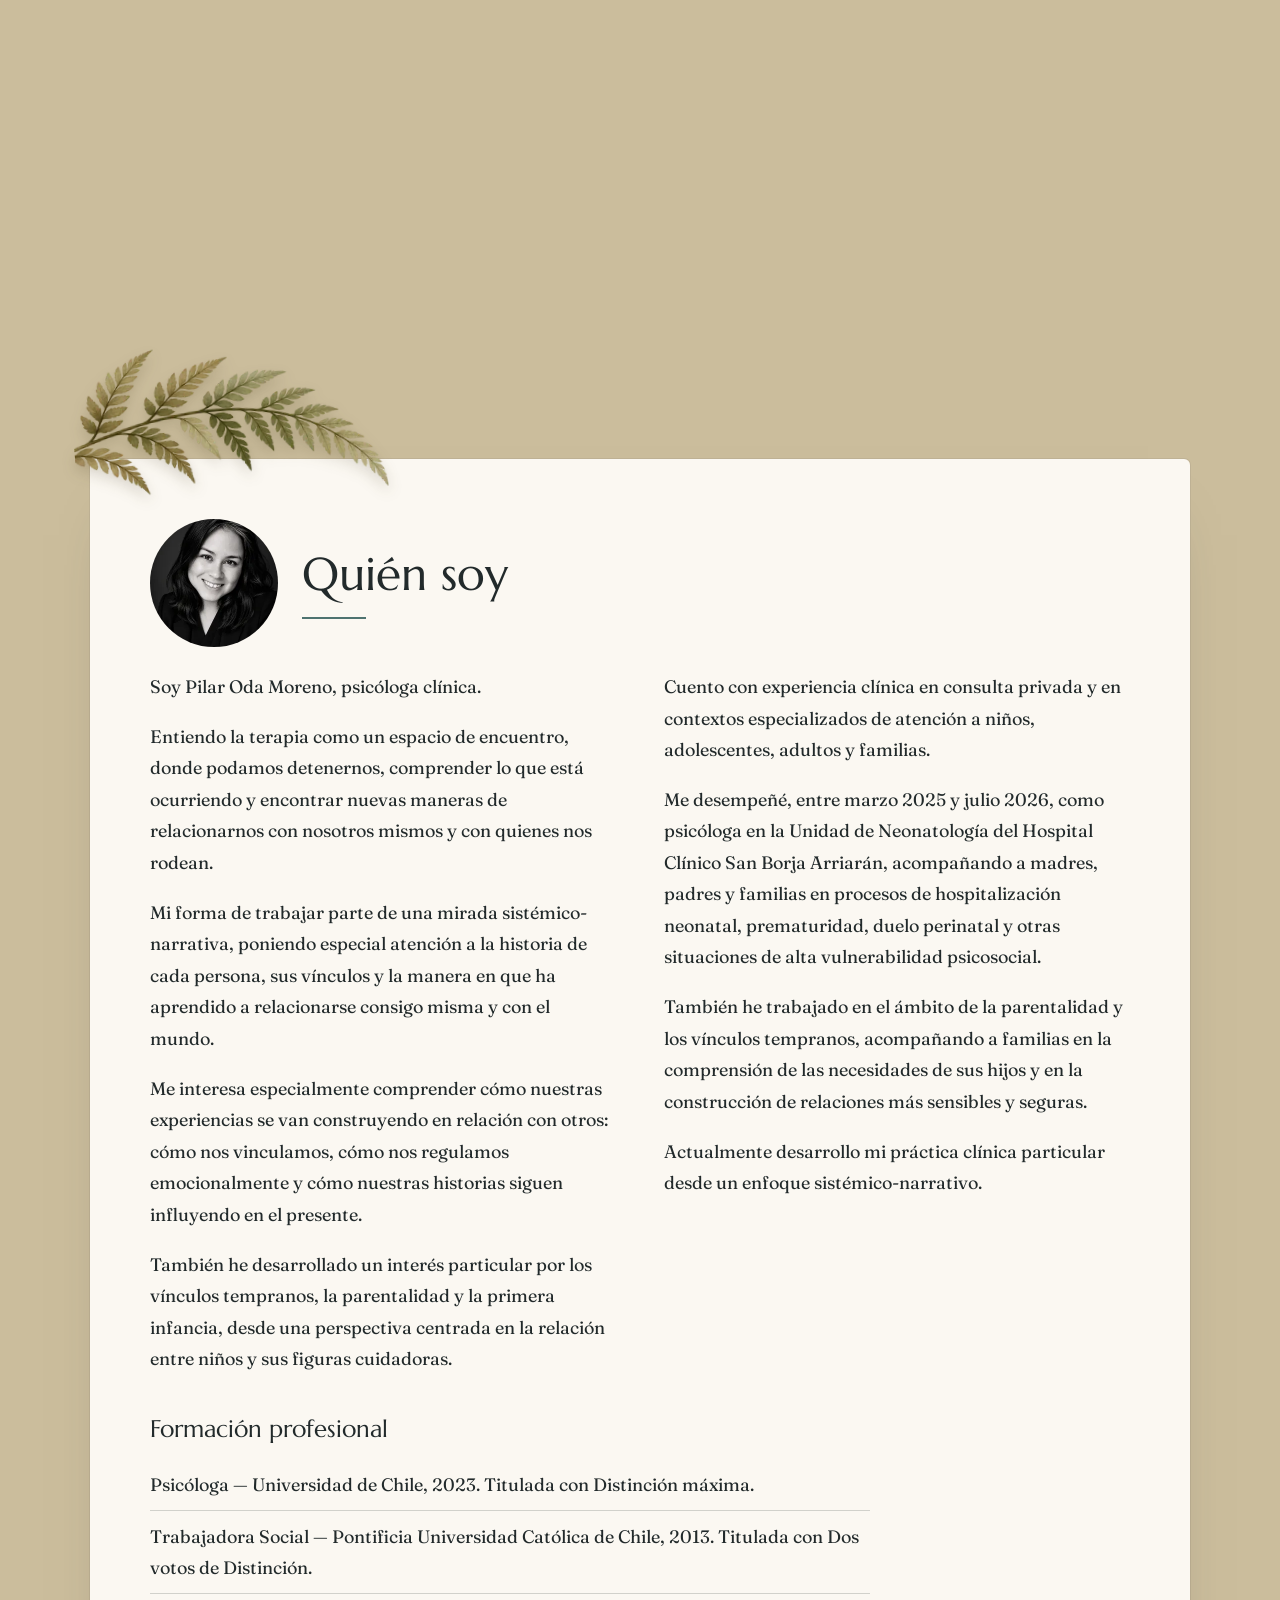
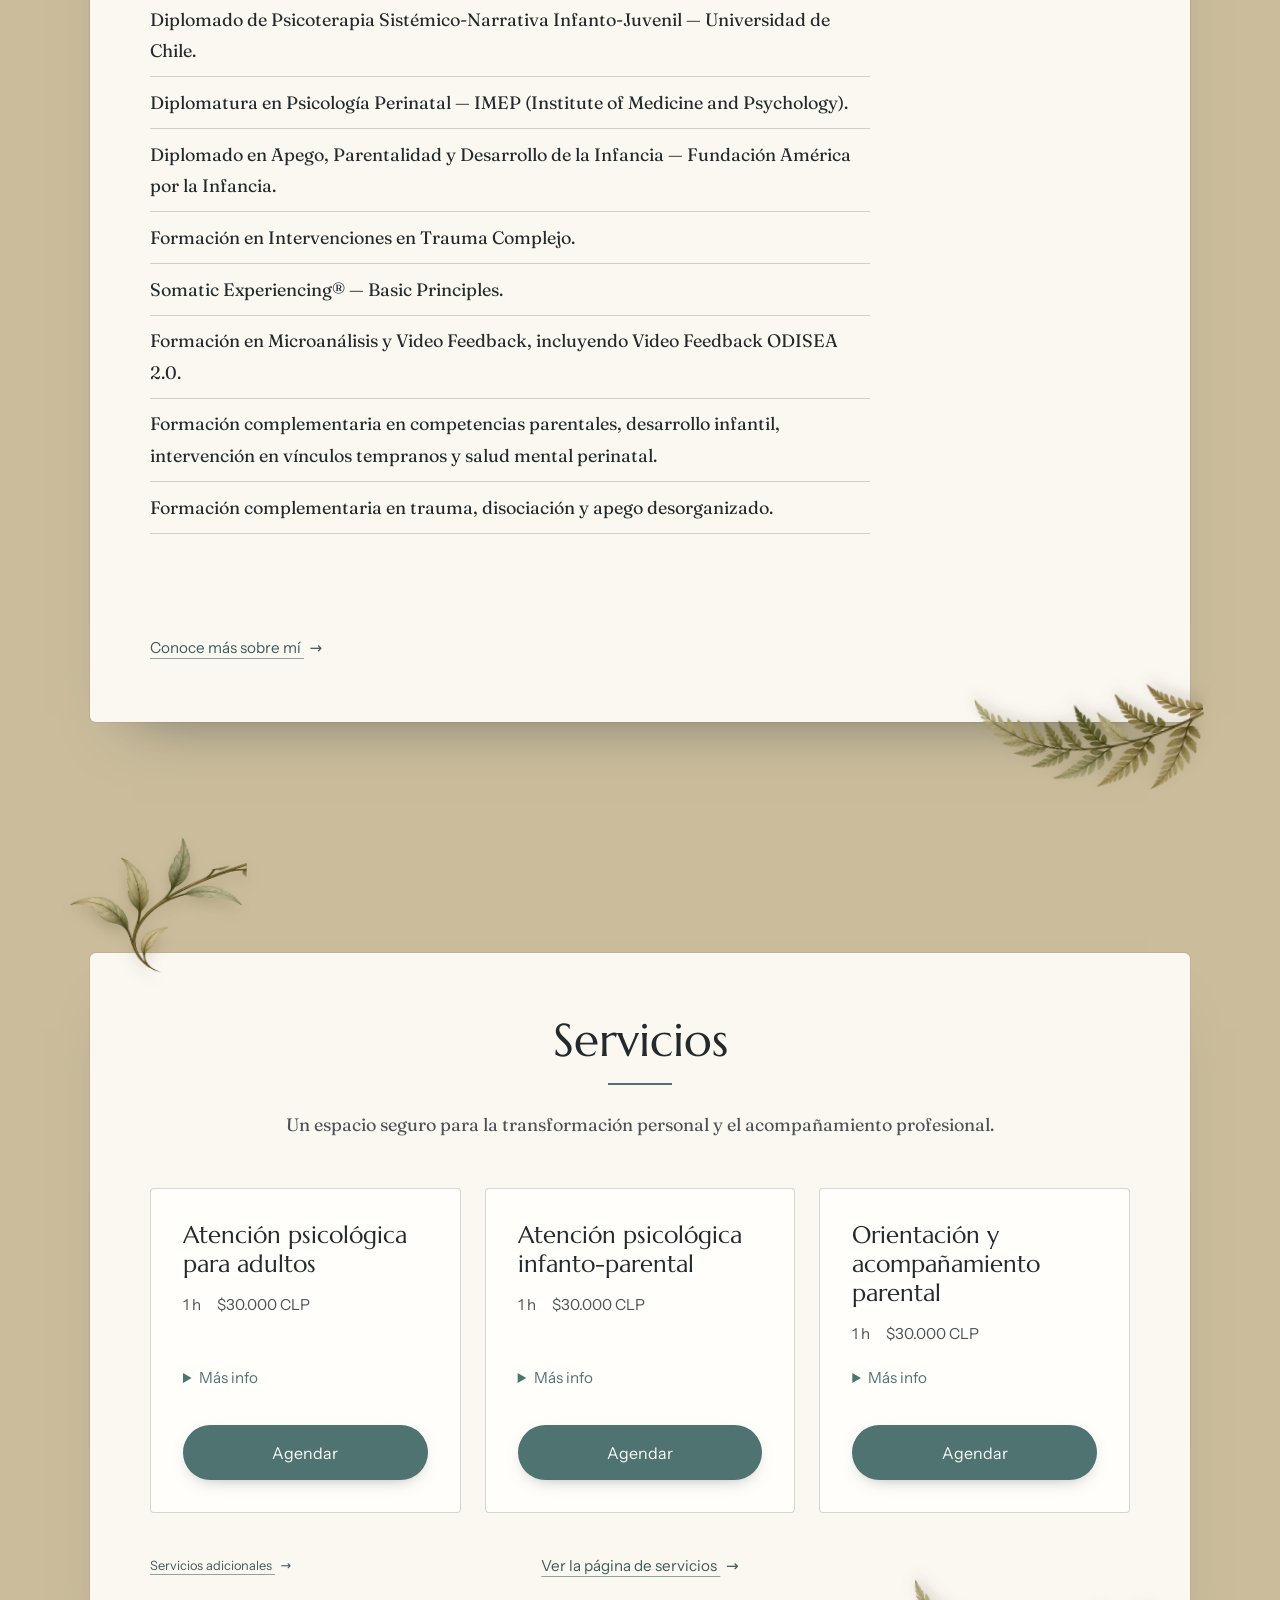
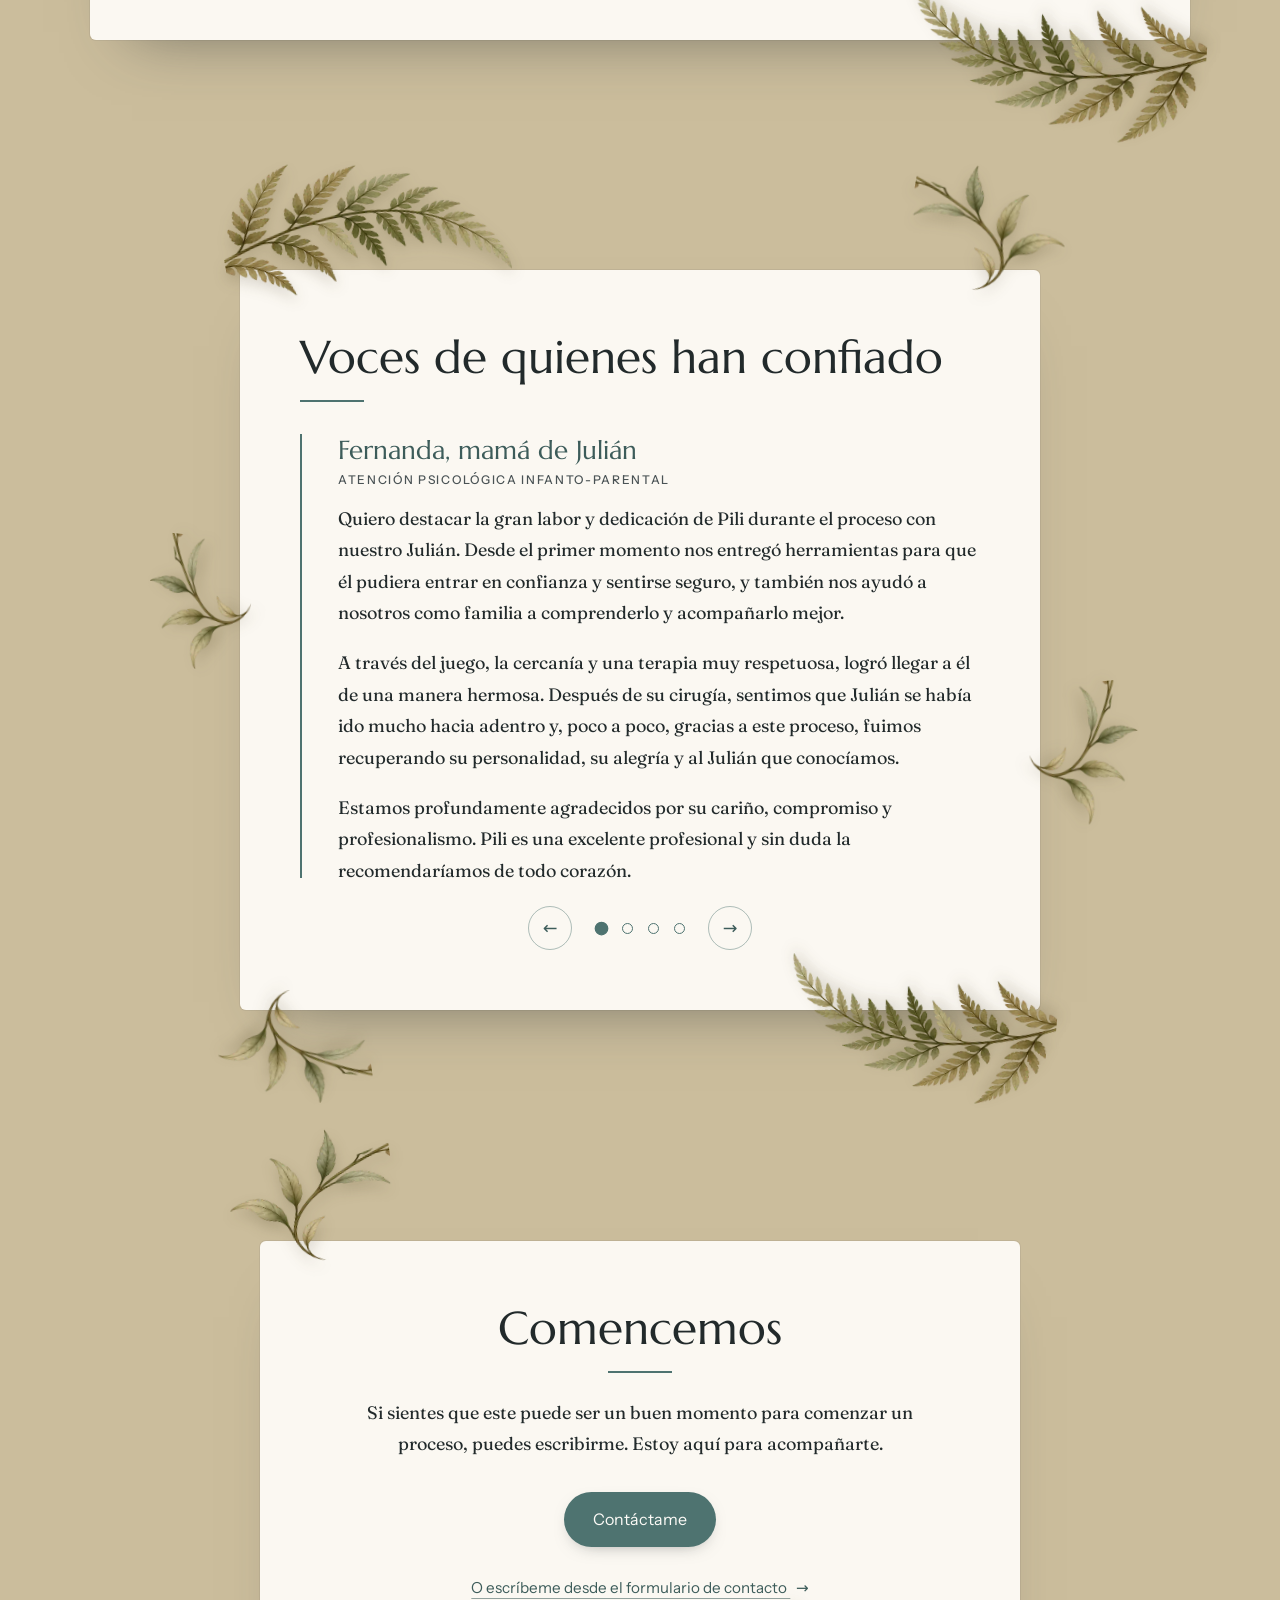
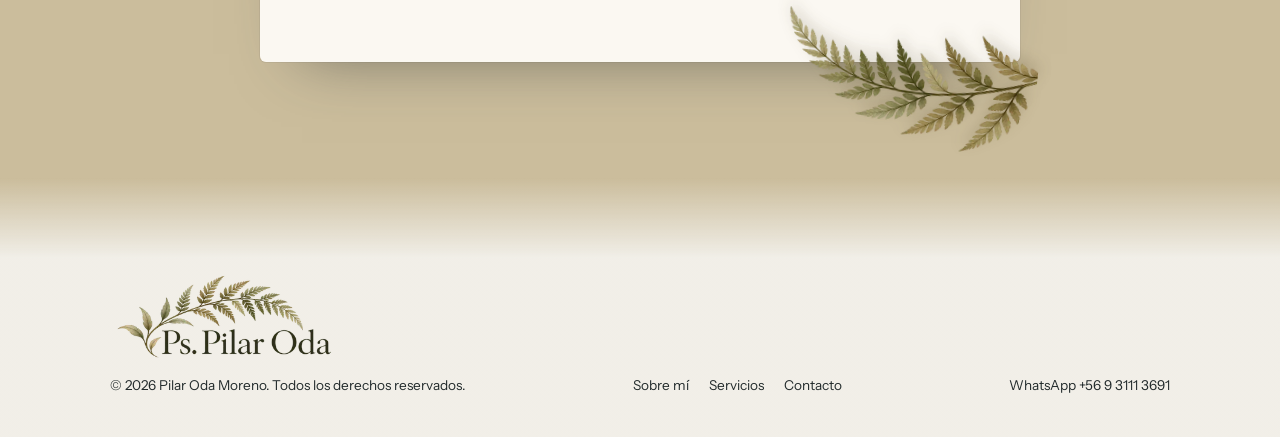
==== commit dfb21cee: "Home: add Denisse and Yuleidi testimonials; carousel height follows the visible slide Co-Authored-By" ====
--- a/index.html
+++ b/index.html
@@ -246,6 +246,29 @@
               <p>Así que es una experiencia maravillosa y que, si yo tuviera que recomendar, y así lo he hecho, lo haría a ojos cerrados.</p>
             </blockquote>
           </figure>
+          <figure class="testimonial">
+            <figcaption>Denisse<span>Orientación y acompañamiento parental</span></figcaption>
+            <blockquote>
+              <p>Quiero compartir un pequeño testimonio, con mucho cariño y admiración, sobre la psicóloga Pilar, quien fue fundamental durante mi estadía en Neonatología del Hospital San Borja. Ella me acompañó en uno de los procesos más difíciles y significativos de mi vida.</p>
+              <p>Para mí, Pilar no fue solamente una profesional que realizó su trabajo; fue también consejera, apoyo y, de alguna manera, una amiga durante un período en el que muchas veces necesitaba sentir que no estaba sola. Es una persona muy de piel, cercana, atenta y siempre pendiente de cómo me encontraba. En todo momento demostró una enorme calidad humana y un gran profesionalismo.</p>
+              <p>Desde que comenzó a acompañarme, pude notar un cambio muy positivo en mi estado emocional y en la manera en que enfrentaba lo que estaba viviendo en Neonatología con mi bebé. Gracias a su trabajo, su escucha y su constante apoyo, pude avanzar en muchos aspectos personales y emocionales que necesitaba trabajar.</p>
+              <p>Algo que valoro profundamente es que Pilar siempre tuvo la disposición de acercarse a mi bebé, conocerlo y compartir con él. Mostró una preocupación y un cariño muy especiales por ambos, comprendiendo que mi proceso emocional estaba estrechamente ligado a lo que mi hijo estaba viviendo. Su cercanía con él hizo que su acompañamiento se sintiera aún más humano y significativo para mí.</p>
+              <p>Pilar fue esa persona a quien pude contarle mis miedos, mis alegrías, mis preocupaciones y también esos pequeños avances que significaban muchísimo para mí. Creo que eso es algo muy valioso en una profesional: tener la capacidad de acompañar de verdad, de escuchar y de hacer sentir a la otra persona que importa.</p>
+              <p>Estoy profundamente agradecida por todo lo que hizo por mí, por mi bebé y por mi familia durante ese proceso. Sin duda, es una profesional comprometida, empática, cercana y con una tremenda vocación por acompañar y ayudar a las personas.</p>
+              <p>La recomiendo de todo corazón y espero que pueda seguir brindando a otras familias el apoyo y el cariño que nos entregó en uno de los momentos más importantes y desafiantes de nuestras vidas.</p>
+            </blockquote>
+          </figure>
+          <figure class="testimonial">
+            <figcaption>Yuleidi<span>Orientación y acompañamiento parental</span></figcaption>
+            <blockquote>
+              <p>Para empezar, quiero expresar mi gratitud infinita a Dios por haber puesto a la señorita Pilar en mi camino.</p>
+              <p>Salir de ese dolor tan profundo y de ese cansancio que parecía no irse nunca fue un proceso muy difícil, y usted fue de gran ayuda para mí. Me enseñó a escuchar y comprender las señales de mi cuerpo, y a reconocer que el cansancio, el estrés y todo lo que sentía eran también una manera en que mi cuerpo me pedía: «Ya, para. Una cosa a la vez».</p>
+              <p>La terapia me ayudó muchísimo. Aprendí a relajar cada parte de mi cuerpo, a conectarme conmigo misma y a comprender muchas cosas que antes no lograba reconocer ni expresar.</p>
+              <p>Más allá de todo lo que aprendí, quiero destacar la confianza y la tranquilidad que usted transmite. Es una excelente profesional y una gran persona.</p>
+              <p>Gracias por acompañarme en este proceso con tanta dedicación y calidez. Le mando un abrazo muy fuerte.</p>
+              <p>Que Dios la guarde y la bendiga grandemente.</p>
+            </blockquote>
+          </figure>
         </div>
       </div>
     </section>
--- a/site.css
+++ b/site.css
@@ -136,7 +136,7 @@
 .testimonial figcaption span { display:block;margin-top:.35rem;font-family:var(--sans);font-size:.75rem;font-weight:500;letter-spacing:.14em;text-transform:uppercase;color:var(--muted) }
 .testimonial blockquote { margin-top:1rem }
 .testimonial+.testimonial { margin-top:3rem }
-.js .carousel { display:grid }
+.js .carousel { display:grid;align-items:start;overflow:hidden;transition:height .8s var(--ease) }
 .js .carousel>.testimonial { grid-area:1/1;margin-top:.5rem;opacity:0;visibility:hidden;transform:translateX(32px);transition:opacity .9s var(--ease),transform .9s var(--ease),visibility .9s }
 .js .carousel>.testimonial.past { transform:translateX(-32px) }
 .js .carousel>.testimonial.current { opacity:1;visibility:visible;transform:none }
